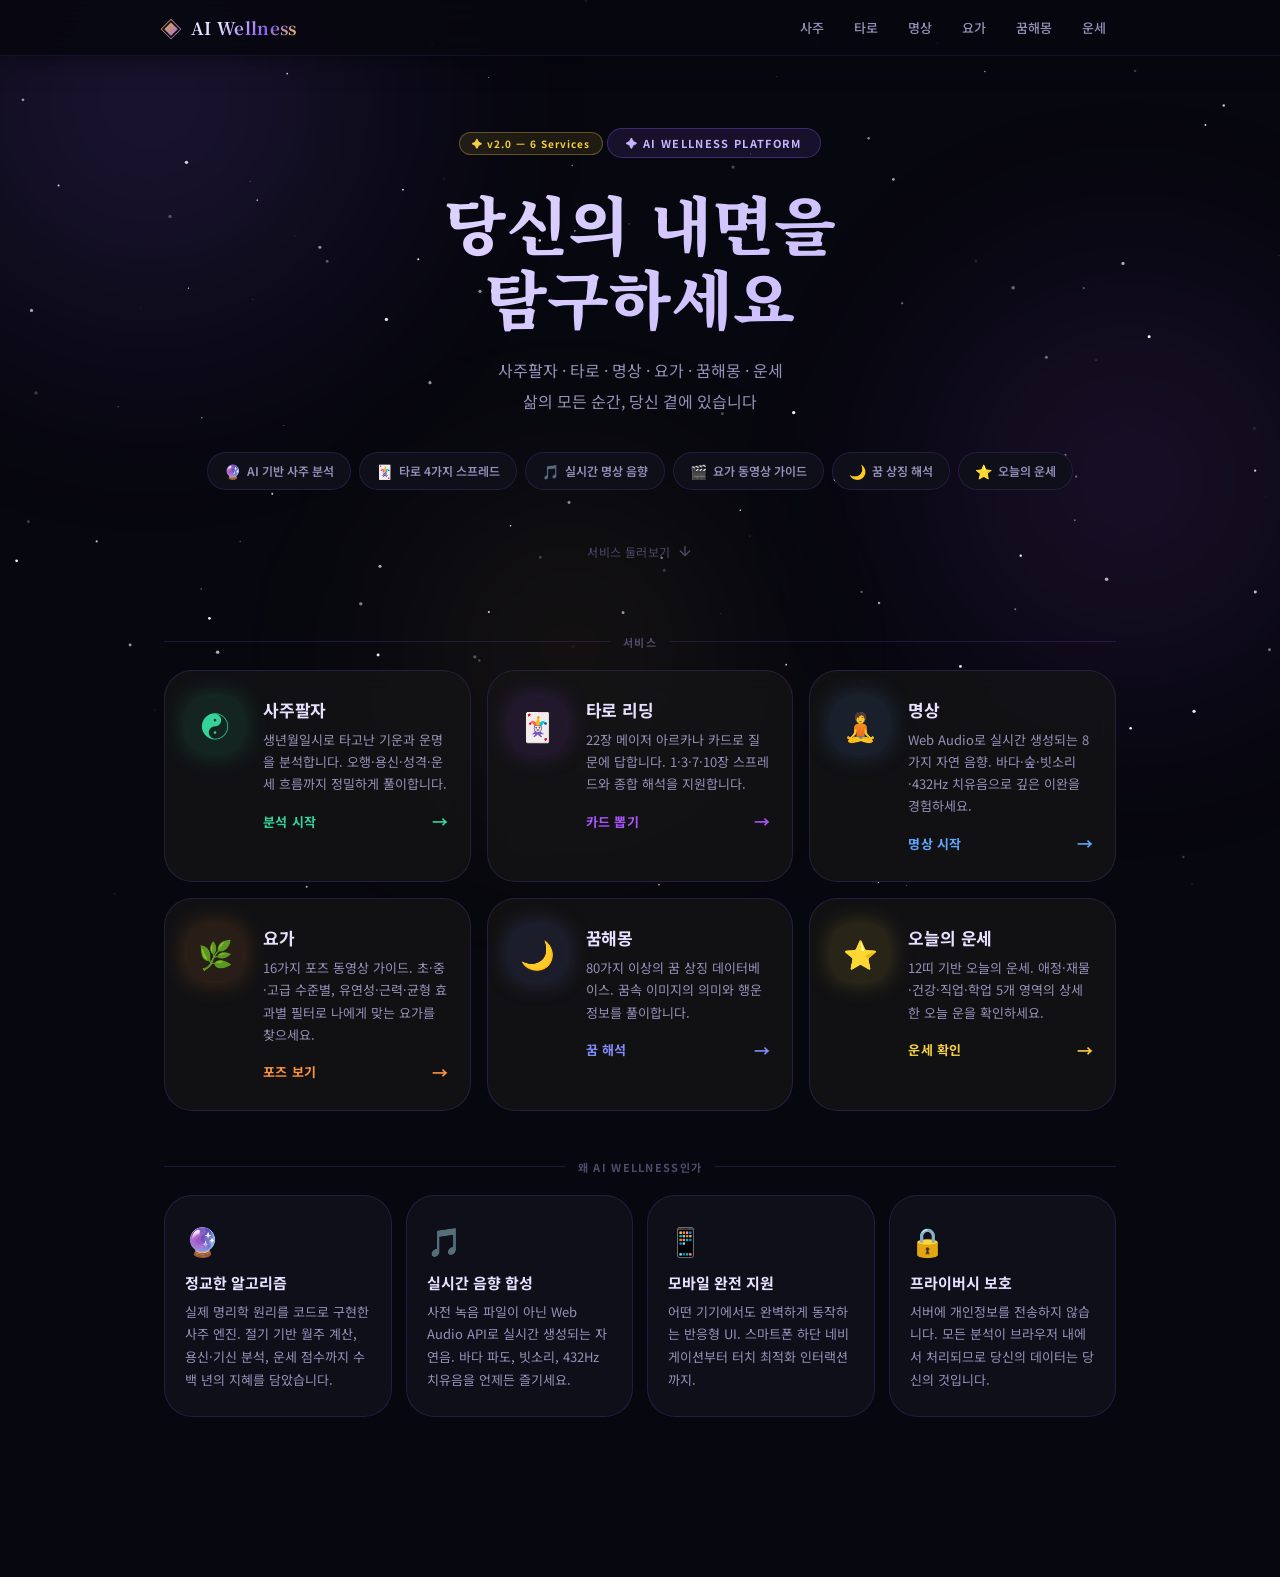
==== index.html @ 6092f47d "Add dream/fortune pages and responsive media site improvements - Add dream.html/dream.js and fortune" ====
<!DOCTYPE html>
<html lang="ko">
<head>
  <meta charset="UTF-8" />
  <meta name="viewport" content="width=device-width, initial-scale=1.0" />
  <meta name="description" content="사주팔자·타로·명상·요가·꿈해몽·운세 — 당신의 내면을 탐구하는 AI Wellness 플랫폼" />
  <meta name="theme-color" content="#07070f" />
  <title>AI Wellness — 사주·타로·명상·요가·꿈해몽·운세</title>
  <link rel="preconnect" href="https://fonts.googleapis.com" />
  <link rel="preconnect" href="https://fonts.gstatic.com" crossorigin />
  <link href="https://fonts.googleapis.com/css2?family=Noto+Sans+KR:wght@300;400;500;600;700&family=Noto+Serif+KR:wght@700;900&display=swap" rel="stylesheet" />
  <link rel="stylesheet" href="style.css" />
</head>
<body>
  <canvas id="starsBg"></canvas>
  <div class="orb orb-1"></div>
  <div class="orb orb-2"></div>
  <div class="orb orb-3"></div>

  <header class="site-header">
    <div class="header-inner hub-header-inner">
      <div class="logo">
        <span class="logo-sym">◈</span>
        <span class="logo-text">AI Wellness</span>
      </div>
      <nav class="hub-nav">
        <a href="saju.html"       class="hn-link">사주</a>
        <a href="tarot.html"      class="hn-link">타로</a>
        <a href="meditation.html" class="hn-link">명상</a>
        <a href="yoga.html"       class="hn-link">요가</a>
        <a href="dream.html"      class="hn-link">꿈해몽</a>
        <a href="fortune.html"    class="hn-link">운세</a>
      </nav>
    </div>
  </header>

  <main class="hub-main">

    <!-- Hero -->
    <section class="hub-hero">
      <div class="hub-version">✦ v2.0 — 6 Services</div>
      <div class="hub-badge">✦ AI Wellness Platform</div>
      <h1 class="hub-title">당신의 내면을<br/>탐구하세요</h1>
      <p class="hub-sub">사주팔자 · 타로 · 명상 · 요가 · 꿈해몽 · 운세<br/>삶의 모든 순간, 당신 곁에 있습니다</p>

      <!-- Feature chips -->
      <div class="hub-features-row">
        <span class="hub-feat-chip"><span class="chip-icon">🔮</span> AI 기반 사주 분석</span>
        <span class="hub-feat-chip"><span class="chip-icon">🃏</span> 타로 4가지 스프레드</span>
        <span class="hub-feat-chip"><span class="chip-icon">🎵</span> 실시간 명상 음향</span>
        <span class="hub-feat-chip"><span class="chip-icon">🎬</span> 요가 동영상 가이드</span>
        <span class="hub-feat-chip"><span class="chip-icon">🌙</span> 꿈 상징 해석</span>
        <span class="hub-feat-chip"><span class="chip-icon">⭐</span> 오늘의 운세</span>
      </div>

      <div class="hub-scroll-hint">
        <span>서비스 둘러보기</span>
        <svg width="16" height="16" viewBox="0 0 24 24" fill="none" stroke="currentColor" stroke-width="2" stroke-linecap="round"><path d="M12 5v14M5 12l7 7 7-7"/></svg>
      </div>
    </section>

    <!-- Section label -->
    <div class="hub-section-label">서비스</div>

    <!-- Services Grid -->
    <div class="services-grid">

      <a href="saju.html" class="svc-card" style="--svc-c:#34d399;--svc-glow:rgba(52,211,153,0.2)">
        <div class="svc-shimmer"></div>
        <div class="svc-icon-wrap" style="background:rgba(52,211,153,0.1);color:#34d399;box-shadow:0 0 24px rgba(52,211,153,0.25)">☯</div>
        <div class="svc-body">
          <h2 class="svc-name">사주팔자</h2>
          <p class="svc-desc">생년월일시로 타고난 기운과 운명을 분석합니다. 오행·용신·성격·운세 흐름까지 정밀하게 풀이합니다.</p>
          <div class="svc-cta-row">
            <span class="svc-cta" style="color:#34d399">분석 시작</span>
            <span class="svc-arrow" style="color:#34d399">→</span>
          </div>
        </div>
      </a>

      <a href="tarot.html" class="svc-card" style="--svc-c:#a855f7;--svc-glow:rgba(168,85,247,0.2)">
        <div class="svc-shimmer"></div>
        <div class="svc-icon-wrap" style="background:rgba(168,85,247,0.1);color:#a855f7;box-shadow:0 0 24px rgba(168,85,247,0.25)">🃏</div>
        <div class="svc-body">
          <h2 class="svc-name">타로 리딩</h2>
          <p class="svc-desc">22장 메이저 아르카나 카드로 질문에 답합니다. 1·3·7·10장 스프레드와 종합 해석을 지원합니다.</p>
          <div class="svc-cta-row">
            <span class="svc-cta" style="color:#a855f7">카드 뽑기</span>
            <span class="svc-arrow" style="color:#a855f7">→</span>
          </div>
        </div>
      </a>

      <a href="meditation.html" class="svc-card" style="--svc-c:#60a5fa;--svc-glow:rgba(96,165,250,0.2)">
        <div class="svc-shimmer"></div>
        <div class="svc-icon-wrap" style="background:rgba(96,165,250,0.1);color:#60a5fa;box-shadow:0 0 24px rgba(96,165,250,0.25)">🧘</div>
        <div class="svc-body">
          <h2 class="svc-name">명상</h2>
          <p class="svc-desc">Web Audio로 실시간 생성되는 8가지 자연 음향. 바다·숲·빗소리·432Hz 치유음으로 깊은 이완을 경험하세요.</p>
          <div class="svc-cta-row">
            <span class="svc-cta" style="color:#60a5fa">명상 시작</span>
            <span class="svc-arrow" style="color:#60a5fa">→</span>
          </div>
        </div>
      </a>

      <a href="yoga.html" class="svc-card" style="--svc-c:#fb923c;--svc-glow:rgba(251,146,60,0.2)">
        <div class="svc-shimmer"></div>
        <div class="svc-icon-wrap" style="background:rgba(251,146,60,0.1);color:#fb923c;box-shadow:0 0 24px rgba(251,146,60,0.25)">🌿</div>
        <div class="svc-body">
          <h2 class="svc-name">요가</h2>
          <p class="svc-desc">16가지 포즈 동영상 가이드. 초·중·고급 수준별, 유연성·근력·균형 효과별 필터로 나에게 맞는 요가를 찾으세요.</p>
          <div class="svc-cta-row">
            <span class="svc-cta" style="color:#fb923c">포즈 보기</span>
            <span class="svc-arrow" style="color:#fb923c">→</span>
          </div>
        </div>
      </a>

      <a href="dream.html" class="svc-card" style="--svc-c:#818cf8;--svc-glow:rgba(129,140,248,0.2)">
        <div class="svc-shimmer"></div>
        <div class="svc-icon-wrap" style="background:rgba(129,140,248,0.1);color:#818cf8;box-shadow:0 0 24px rgba(129,140,248,0.25)">🌙</div>
        <div class="svc-body">
          <h2 class="svc-name">꿈해몽</h2>
          <p class="svc-desc">80가지 이상의 꿈 상징 데이터베이스. 꿈속 이미지의 의미와 행운 정보를 풀이합니다.</p>
          <div class="svc-cta-row">
            <span class="svc-cta" style="color:#818cf8">꿈 해석</span>
            <span class="svc-arrow" style="color:#818cf8">→</span>
          </div>
        </div>
      </a>

      <a href="fortune.html" class="svc-card" style="--svc-c:#f4d03f;--svc-glow:rgba(244,208,63,0.2)">
        <div class="svc-shimmer"></div>
        <div class="svc-icon-wrap" style="background:rgba(244,208,63,0.1);color:#f4d03f;box-shadow:0 0 24px rgba(244,208,63,0.25)">⭐</div>
        <div class="svc-body">
          <h2 class="svc-name">오늘의 운세</h2>
          <p class="svc-desc">12띠 기반 오늘의 운세. 애정·재물·건강·직업·학업 5개 영역의 상세한 오늘 운을 확인하세요.</p>
          <div class="svc-cta-row">
            <span class="svc-cta" style="color:#f4d03f">운세 확인</span>
            <span class="svc-arrow" style="color:#f4d03f">→</span>
          </div>
        </div>
      </a>

    </div>

    <!-- Why section -->
    <div class="hub-section-label">왜 AI Wellness인가</div>
    <div class="hub-why-grid">
      <div class="hub-why-card">
        <div class="hub-why-icon">🔮</div>
        <div class="hub-why-title">정교한 알고리즘</div>
        <p class="hub-why-desc">실제 명리학 원리를 코드로 구현한 사주 엔진. 절기 기반 월주 계산, 용신·기신 분석, 운세 점수까지 수백 년의 지혜를 담았습니다.</p>
      </div>
      <div class="hub-why-card">
        <div class="hub-why-icon">🎵</div>
        <div class="hub-why-title">실시간 음향 합성</div>
        <p class="hub-why-desc">사전 녹음 파일이 아닌 Web Audio API로 실시간 생성되는 자연음. 바다 파도, 빗소리, 432Hz 치유음을 언제든 즐기세요.</p>
      </div>
      <div class="hub-why-card">
        <div class="hub-why-icon">📱</div>
        <div class="hub-why-title">모바일 완전 지원</div>
        <p class="hub-why-desc">어떤 기기에서도 완벽하게 동작하는 반응형 UI. 스마트폰 하단 네비게이션부터 터치 최적화 인터랙션까지.</p>
      </div>
      <div class="hub-why-card">
        <div class="hub-why-icon">🔒</div>
        <div class="hub-why-title">프라이버시 보호</div>
        <p class="hub-why-desc">서버에 개인정보를 전송하지 않습니다. 모든 분석이 브라우저 내에서 처리되므로 당신의 데이터는 당신의 것입니다.</p>
      </div>
    </div>

  </main>

  <!-- Bottom Navigation (mobile) -->
  <nav class="bottom-nav">
    <a href="index.html" class="bn-item active"><span class="bn-icon">◈</span><span class="bn-label">홈</span></a>
    <a href="saju.html" class="bn-item"><span class="bn-icon">☯</span><span class="bn-label">사주</span></a>
    <a href="tarot.html" class="bn-item"><span class="bn-icon">🃏</span><span class="bn-label">타로</span></a>
    <a href="meditation.html" class="bn-item"><span class="bn-icon">🧘</span><span class="bn-label">명상</span></a>
    <a href="yoga.html" class="bn-item"><span class="bn-icon">🌿</span><span class="bn-label">요가</span></a>
    <a href="dream.html" class="bn-item"><span class="bn-icon">🌙</span><span class="bn-label">꿈해몽</span></a>
    <a href="fortune.html" class="bn-item"><span class="bn-icon">⭐</span><span class="bn-label">운세</span></a>
  </nav>

  <script src="stars.js"></script>
</body>
</html>
---- style.css ----
/* ======================================================
   AI Wellness — Dark Mystical UI  v2.0
   ====================================================== */

/* ── Variables ── */
:root {
  --bg:        #07070f;
  --bg-card:   #0f0f1a;
  --bg-card2:  #161625;
  --bg-hover:  #1e1e30;
  --border:    rgba(139,92,246,0.18);
  --border-hi: rgba(139,92,246,0.35);
  --txt:       #e8e0ff;
  --txt-muted: #9590b8;
  --txt-dim:   #4e4a6a;
  --accent:    #8b5cf6;
  --accent-dim:rgba(139,92,246,0.15);
  --gold:      #f4d03f;
  --gold-dim:  rgba(244,208,63,0.15);
  /* five element colors — vivid for dark bg */
  --wood:  #34d399;
  --fire:  #f87171;
  --earth: #fbbf24;
  --metal: #94a3b8;
  --water: #60a5fa;
  /* pillar glow */
  --wood-glow:  rgba(52,211,153,0.2);
  --fire-glow:  rgba(248,113,113,0.2);
  --earth-glow: rgba(251,191,36,0.2);
  --metal-glow: rgba(148,163,184,0.2);
  --water-glow: rgba(96,165,250,0.2);

  --r-sm:  8px;
  --r-md:  14px;
  --r-lg:  20px;
  --r-xl:  28px;
  --hdr:   56px;
  --bnav:  64px; /* bottom nav height */
  --font:  'Noto Sans KR', -apple-system, 'Helvetica Neue', sans-serif;
  --serif: 'Noto Serif KR', 'Batang', 'UnBatang', serif;
  --ease:  cubic-bezier(0.4,0,0.2,1);
  --t:     0.22s;
}

/* ── Reset ── */
*, *::before, *::after { box-sizing:border-box; margin:0; padding:0; }
html { scroll-behavior:smooth; }
body {
  font-family: var(--font);
  background: var(--bg);
  color: var(--txt);
  min-height: 100vh;
  overflow-x: hidden;
  -webkit-font-smoothing: antialiased;
}
a { color:inherit; text-decoration:none; }
button { cursor:pointer; font-family:var(--font); border:none; background:none; }
select { font-family:var(--font); }
ul { list-style:none; }

/* ── Stars Canvas ── */
#starsBg {
  position: fixed;
  inset: 0;
  z-index: 0;
  pointer-events: none;
}

/* ── Header ── */
.site-header {
  position: fixed;
  top:0; left:0; right:0;
  z-index: 100;
  height: var(--hdr);
  background: rgba(7,7,15,0.88);
  backdrop-filter: blur(24px);
  -webkit-backdrop-filter: blur(24px);
  border-bottom: 1px solid rgba(139,92,246,0.12);
  box-shadow: 0 1px 30px rgba(0,0,0,0.5);
}
.header-inner {
  max-width: 680px;
  margin: 0 auto;
  padding: 0 20px;
  height: 100%;
  display: flex;
  align-items: center;
}
.logo {
  display: flex;
  align-items: center;
  gap: 9px;
}
.logo-sym {
  font-size: 22px;
  background: linear-gradient(135deg, var(--earth), var(--accent));
  -webkit-background-clip: text;
  -webkit-text-fill-color: transparent;
  background-clip: text;
}
.logo-text {
  font-family: var(--serif);
  font-size: 17px;
  font-weight: 700;
  letter-spacing: 0.02em;
  background: linear-gradient(135deg, #e8e0ff 30%, var(--accent) 70%, var(--gold) 100%);
  -webkit-background-clip: text;
  -webkit-text-fill-color: transparent;
  background-clip: text;
}

/* ── Container ── */
.cw {
  max-width: 680px;
  margin: 0 auto;
  padding: 0 20px 60px;
}

/* ════════════════════════════
   FORM SECTION
════════════════════════════ */
#formSection {
  position: relative;
  z-index: 1;
  min-height: 100vh;
  display: flex;
  align-items: flex-start;
  justify-content: center;
  padding: calc(var(--hdr) + 48px) 20px 60px;
}
.form-wrap {
  width: 100%;
  max-width: 480px;
}
.form-eyebrow {
  font-size: 12px;
  font-weight: 600;
  color: var(--accent);
  letter-spacing: 0.1em;
  text-transform: uppercase;
  margin-bottom: 12px;
  text-align: center;
}
.form-title {
  font-size: clamp(20px, 5vw, 26px);
  font-weight: 700;
  text-align: center;
  margin-bottom: 28px;
  letter-spacing: -0.01em;
  color: var(--txt);
}
.form-card {
  background: var(--bg-card);
  border: 1px solid var(--border);
  border-radius: var(--r-xl);
  padding: 28px 24px;
  display: flex;
  flex-direction: column;
  gap: 20px;
}

/* Field */
.field-group {
  display: flex;
  flex-direction: column;
  gap: 10px;
}
.field-row {
  display: grid;
  grid-template-columns: 1fr auto;
  gap: 14px;
  align-items: start;
}
.fg-gender { min-width: 130px; }
.field-label {
  font-size: 12px;
  font-weight: 600;
  color: var(--txt-muted);
  letter-spacing: 0.06em;
  text-transform: uppercase;
  display: flex;
  align-items: center;
  gap: 5px;
}

/* Text Input */
.text-inp {
  width: 100%;
  background: var(--bg-card2);
  border: 1px solid var(--border-hi);
  border-radius: var(--r-md);
  padding: 12px 14px;
  color: var(--txt);
  font-size: 15px;
  font-family: var(--font);
  outline: none;
  transition: border-color var(--t) var(--ease), box-shadow var(--t) var(--ease);
}
.text-inp::placeholder { color: var(--txt-dim); }
.text-inp:focus {
  border-color: var(--accent);
  box-shadow: 0 0 0 3px rgba(139,92,246,0.15);
}

/* Toggle Buttons */
.toggle-wrap {
  display: flex;
  background: var(--bg-card2);
  border-radius: var(--r-md);
  padding: 3px;
  gap: 2px;
  border: 1px solid var(--border);
}
.tog-btn {
  flex: 1;
  padding: 9px 14px;
  border-radius: calc(var(--r-md) - 3px);
  font-size: 13px;
  font-weight: 500;
  color: var(--txt-muted);
  transition: all var(--t) var(--ease);
}
.tog-btn.active {
  background: var(--accent);
  color: #ffffff;
  font-weight: 700;
}

/* Custom Select */
.sel-row { display: grid; gap: 10px; }
.sel-row.three-col { grid-template-columns: 1fr 1fr 1fr; }
.sel-row.two-col   { grid-template-columns: 1fr 1fr; }
.sel-box { position: relative; }
.sel-box::after {
  content: '▾';
  position: absolute;
  right: 12px; top: 50%;
  transform: translateY(-50%);
  font-size: 11px;
  color: var(--txt-muted);
  pointer-events: none;
}
.sel-full { width: 100%; }
.csel {
  width: 100%;
  background: var(--bg-card2);
  border: 1px solid var(--border-hi);
  border-radius: var(--r-md);
  padding: 12px 32px 12px 14px;
  color: var(--txt);
  font-size: 14px;
  appearance: none;
  -webkit-appearance: none;
  cursor: pointer;
  outline: none;
  transition: border-color var(--t) var(--ease);
}
.csel:focus { border-color: var(--accent); }
.csel option { background: var(--bg-card2); color: var(--txt); }

/* Sub Notes */
.sub-note {
  font-size: 12px;
  color: var(--txt-muted);
  line-height: 1.6;
  margin-top: 4px;
}
.sub-note strong { color: var(--accent); }

/* Tip Badge */
.tip-badge {
  display: inline-flex;
  align-items: center;
  justify-content: center;
  width: 16px; height: 16px;
  border-radius: 50%;
  background: var(--bg-hover);
  border: 1px solid var(--border-hi);
  font-size: 10px;
  color: var(--txt-muted);
  cursor: pointer;
  font-weight: 700;
  transition: background var(--t);
  flex-shrink: 0;
}
.tip-badge:hover { background: var(--bg-card2); }

/* Analyze Button */
.analyze-btn {
  width: 100%;
  display: flex;
  align-items: center;
  justify-content: center;
  gap: 8px;
  padding: 16px;
  border-radius: var(--r-lg);
  background: linear-gradient(135deg, #7c3aed, #8b5cf6);
  color: #ffffff;
  font-size: 15px;
  font-weight: 700;
  font-family: var(--font);
  transition: transform var(--t) var(--ease), box-shadow var(--t) var(--ease), opacity var(--t);
  box-shadow: 0 4px 24px rgba(139,92,246,0.45);
  margin-top: 4px;
}
.analyze-btn:hover {
  transform: translateY(-2px);
  box-shadow: 0 8px 32px rgba(139,92,246,0.6);
}
.analyze-btn:active { transform: translateY(0); }
.analyze-btn:disabled { opacity: 0.55; cursor: not-allowed; transform: none; }

/* Tooltip */
.tooltip {
  position: fixed;
  z-index: 999;
  background: #1a1a2e;
  color: #e8e0ff;
  border: 1px solid rgba(139,92,246,0.3);
  border-radius: var(--r-sm);
  padding: 8px 12px;
  font-size: 12px;
  line-height: 1.6;
  max-width: 220px;
  pointer-events: none;
  opacity: 0;
  transition: opacity 0.15s;
}
.tooltip.show { opacity: 1; }

/* ════════════════════════════
   RESULT SECTION
════════════════════════════ */
#resultSection {
  position: relative;
  z-index: 1;
  padding-top: var(--hdr);
  animation: fadeUp 0.45s var(--ease) both;
}
@keyframes fadeUp {
  from { opacity:0; transform:translateY(20px); }
  to   { opacity:1; transform:translateY(0); }
}

/* Result Header */
.res-header {
  position: sticky;
  top: var(--hdr);
  z-index: 90;
  background: rgba(240,244,255,0.95);
  backdrop-filter: blur(16px);
  -webkit-backdrop-filter: blur(16px);
  border-bottom: 1px solid var(--border);
  display: flex;
  align-items: center;
  justify-content: space-between;
  padding: 12px 20px;
}
.back-btn {
  width: 40px; height: 40px;
  display: flex; align-items:center; justify-content:center;
  border-radius: 50%;
  background: var(--bg-card2);
  border: 1px solid var(--border-hi);
  color: var(--txt);
  transition: background var(--t);
}
.back-btn:hover { background: var(--bg-hover); }
.res-user {
  font-size: 14px;
  font-weight: 500;
  color: var(--txt-muted);
  text-align: center;
}
.res-user strong { color: var(--txt); }

/* Saju ToC */
.saju-toc {
  position: sticky;
  top: var(--hdr);
  z-index: 85;
  background: rgba(240,244,255,0.97);
  backdrop-filter: blur(16px);
  border-bottom: 1px solid var(--border);
  display: flex;
  align-items: center;
  gap: 12px;
  padding: 0 16px;
  overflow-x: auto;
  -webkit-overflow-scrolling: touch;
  scrollbar-width: none;
  min-height: 44px;
}
.saju-toc::-webkit-scrollbar { display: none; }
.saju-toc-label {
  font-size: 10px;
  font-weight: 700;
  letter-spacing: 0.1em;
  color: var(--txt-dim);
  text-transform: uppercase;
  white-space: nowrap;
}
.saju-toc-links {
  display: flex;
  gap: 4px;
  align-items: center;
}
.saju-toc-item {
  padding: 6px 12px;
  border-radius: 999px;
  font-size: 12px;
  font-weight: 500;
  color: var(--txt-muted);
  white-space: nowrap;
  transition: all var(--t);
  text-decoration: none;
  border: 1px solid transparent;
}
.saju-toc-item:hover {
  color: var(--accent);
  background: var(--accent-dim);
}
.saju-toc-item.active {
  color: var(--accent);
  background: var(--accent-dim);
  border-color: rgba(79,70,229,0.2);
  font-weight: 600;
}

/* Tab Bar */
.tab-bar-wrap {
  position: sticky;
  top: calc(var(--hdr) + 44px);
  z-index: 80;
  background: rgba(240,244,255,0.95);
  backdrop-filter: blur(16px);
  border-bottom: 1px solid var(--border);
  padding: 0 20px;
}
.tab-bar {
  max-width: 680px;
  margin: 0 auto;
  display: flex;
  gap: 0;
  overflow-x: auto;
  -webkit-overflow-scrolling: touch;
  scrollbar-width: none;
}
.tab-bar::-webkit-scrollbar { display:none; }
.tb {
  padding: 14px 16px;
  font-size: 13px;
  font-weight: 500;
  color: var(--txt-muted);
  white-space: nowrap;
  border-bottom: 2px solid transparent;
  transition: all var(--t) var(--ease);
}
.tb.active {
  color: var(--accent);
  border-bottom-color: var(--accent);
}

/* Tab Panes */
.tab-pane {
  display: none;
  animation: fadeUp 0.3s var(--ease) both;
}
.tab-pane.active { display: block; }

/* Section Head */
.sec-head {
  padding: 32px 0 20px;
}
.sec-title {
  font-size: 18px;
  font-weight: 700;
  margin-bottom: 6px;
  color: var(--txt);
}
.sec-desc {
  font-size: 13px;
  color: var(--txt-muted);
  line-height: 1.7;
}
.sub-section-title {
  font-size: 15px;
  font-weight: 700;
  margin-bottom: 14px;
  color: var(--txt);
}

/* ──────────────────────────
   PILLAR CARDS
────────────────────────── */
.pillars-scroller {
  overflow-x: auto;
  -webkit-overflow-scrolling: touch;
  scrollbar-width: none;
  margin: 0 -20px;
  padding: 0 20px;
}
.pillars-scroller::-webkit-scrollbar { display:none; }
.pillars-track {
  display: flex;
  gap: 12px;
  padding-bottom: 4px;
}

.pillar-card {
  flex: 0 0 calc(25% - 9px);
  min-width: 100px;
  background: var(--bg-card);
  border: 1px solid var(--border);
  border-radius: var(--r-lg);
  overflow: hidden;
  display: flex;
  flex-direction: column;
  align-items: center;
  text-align: center;
  position: relative;
  transition: transform var(--t) var(--ease), box-shadow var(--t);
}
.pillar-card:hover {
  transform: translateY(-3px);
}
.pillar-label {
  width: 100%;
  padding: 8px 6px;
  font-size: 11px;
  font-weight: 600;
  color: var(--txt-muted);
  letter-spacing: 0.05em;
  text-transform: uppercase;
  border-bottom: 1px solid var(--border);
  background: rgba(255,255,255,0.02);
}
.pillar-chars {
  padding: 16px 8px 12px;
  display: flex;
  flex-direction: column;
  align-items: center;
  gap: 6px;
  flex: 1;
}
.pillar-stem {
  font-family: var(--serif);
  font-size: clamp(36px, 8vw, 52px);
  font-weight: 900;
  line-height: 1;
}
.pillar-branch {
  font-family: var(--serif);
  font-size: clamp(28px, 6vw, 40px);
  font-weight: 700;
  line-height: 1;
}
.pillar-kor {
  width: 100%;
  padding: 8px 6px;
  border-top: 1px solid var(--border);
  background: rgba(255,255,255,0.02);
  font-size: 12px;
  font-weight: 600;
  color: var(--txt-muted);
  letter-spacing: 0.08em;
}
/* glow top stripe per element */
.pillar-card[data-elem="0"] { box-shadow: 0 0 0 1px rgba(74,222,128,0.18), 0 -2px 0 0 var(--wood) inset; }
.pillar-card[data-elem="1"] { box-shadow: 0 0 0 1px rgba(239,68,68,0.18),  0 -2px 0 0 var(--fire) inset; }
.pillar-card[data-elem="2"] { box-shadow: 0 0 0 1px rgba(234,179,8,0.18),  0 -2px 0 0 var(--earth) inset; }
.pillar-card[data-elem="3"] { box-shadow: 0 0 0 1px rgba(156,163,175,0.18),0 -2px 0 0 var(--metal) inset; }
.pillar-card[data-elem="4"] { box-shadow: 0 0 0 1px rgba(107,114,128,0.18),0 -2px 0 0 var(--water) inset; }

/* Strength Row */
.strength-row {
  display: flex;
  gap: 10px;
  margin: 16px 0;
  flex-wrap: wrap;
}
.strength-badge {
  display: inline-flex;
  align-items: center;
  gap: 6px;
  padding: 7px 14px;
  border-radius: 999px;
  border: 1px solid;
  font-size: 13px;
  font-weight: 600;
}

/* Overview Card */
.ov-card {
  background: var(--bg-card);
  border: 1px solid var(--border);
  border-radius: var(--r-lg);
  padding: 22px 20px;
  margin-bottom: 16px;
}
.ov-headline {
  font-size: 16px;
  font-weight: 700;
  margin-bottom: 14px;
  color: var(--txt);
  line-height: 1.5;
}
.ov-bullets {
  display: flex;
  flex-direction: column;
  gap: 10px;
}
.ov-bullets li {
  font-size: 14px;
  color: var(--txt-muted);
  line-height: 1.7;
  padding-left: 16px;
  position: relative;
}
.ov-bullets li::before {
  content: '•';
  position: absolute;
  left: 0;
  color: var(--accent);
  font-weight: 700;
}

/* Yongsin/Gishin Row */
.yong-row {
  display: grid;
  grid-template-columns: 1fr 1fr;
  gap: 12px;
  margin-bottom: 24px;
}
.yong-card {
  background: var(--bg-card);
  border: 1px solid var(--border);
  border-radius: var(--r-lg);
  padding: 18px 16px;
  display: flex;
  flex-direction: column;
  gap: 8px;
}
.yong-label {
  font-size: 11px;
  font-weight: 600;
  letter-spacing: 0.08em;
  text-transform: uppercase;
  color: var(--txt-muted);
}
.yong-elem {
  font-family: var(--serif);
  font-size: 32px;
  font-weight: 900;
  line-height: 1;
}
.yong-name {
  font-size: 13px;
  font-weight: 600;
}
.yong-desc {
  font-size: 12px;
  color: var(--txt-muted);
  line-height: 1.6;
}

/* Sipsung Grid */
.sipsung-wrap {
  margin-top: 8px;
}
.sipsung-grid {
  display: grid;
  grid-template-columns: repeat(auto-fill, minmax(140px, 1fr));
  gap: 10px;
}
.sipsung-card {
  background: var(--bg-card);
  border: 1px solid var(--border);
  border-radius: var(--r-md);
  padding: 14px 12px;
  text-align: center;
}
.ss-name {
  font-size: 12px;
  color: var(--txt-muted);
  margin-bottom: 6px;
  font-weight: 500;
}
.ss-char {
  font-family: var(--serif);
  font-size: 24px;
  font-weight: 700;
  margin-bottom: 4px;
}
.ss-meaning {
  font-size: 11px;
  color: var(--txt-muted);
}

/* ──────────────────────────
   OHAENG (오행 분포)
────────────────────────── */
.ohaeng-viz-row {
  display: flex;
  gap: 24px;
  align-items: center;
  margin-bottom: 24px;
  flex-wrap: wrap;
}
.radar-container {
  flex: 0 0 260px;
  max-width: 100%;
}
#radarSvg {
  width: 100%;
  height: auto;
}
.ohaeng-bar-col {
  flex: 1;
  min-width: 160px;
  display: flex;
  flex-direction: column;
  gap: 10px;
}
.oh-bar-row {
  display: flex;
  align-items: center;
  gap: 10px;
}
.oh-bar-label {
  font-family: var(--serif);
  font-size: 18px;
  font-weight: 700;
  width: 24px;
  text-align: center;
  flex-shrink: 0;
}
.oh-bar-track {
  flex: 1;
  height: 8px;
  background: var(--bg-card2);
  border-radius: 4px;
  overflow: hidden;
}
.oh-bar-fill {
  height: 100%;
  border-radius: 4px;
  transition: width 1s var(--ease);
}
.oh-bar-count {
  font-size: 13px;
  font-weight: 700;
  width: 20px;
  text-align: right;
}

.ohaeng-desc-grid {
  display: grid;
  grid-template-columns: repeat(auto-fill, minmax(120px, 1fr));
  gap: 10px;
}
.oh-desc-card {
  background: var(--bg-card);
  border: 1px solid var(--border);
  border-radius: var(--r-md);
  padding: 14px 12px;
  text-align: center;
}
.oh-desc-sym {
  font-family: var(--serif);
  font-size: 26px;
  font-weight: 900;
  margin-bottom: 6px;
}
.oh-desc-cnt {
  font-size: 22px;
  font-weight: 800;
  line-height: 1;
  margin-bottom: 4px;
}
.oh-desc-name {
  font-size: 11px;
  color: var(--txt-muted);
}

/* ──────────────────────────
   FLOW CHART
────────────────────────── */
.flow-card {
  background: var(--bg-card);
  border: 1px solid var(--border);
  border-radius: var(--r-lg);
  overflow: hidden;
  margin-bottom: 20px;
}
.flow-card-top {
  display: flex;
  align-items: center;
  justify-content: space-between;
  padding: 16px 20px 12px;
  border-bottom: 1px solid var(--border);
}
.flow-card-label {
  font-size: 14px;
  font-weight: 700;
  color: var(--txt);
}
.flow-tabs {
  display: flex;
  gap: 2px;
  background: var(--bg-card2);
  border-radius: var(--r-sm);
  padding: 3px;
}
.ft {
  padding: 6px 12px;
  border-radius: calc(var(--r-sm) - 2px);
  font-size: 12px;
  font-weight: 500;
  color: var(--txt-muted);
  transition: all var(--t) var(--ease);
}
.ft.active {
  background: var(--accent);
  color: #0a0a0a;
  font-weight: 700;
}
.flow-chart-box {
  padding: 16px 16px 8px;
  overflow: hidden;
}
#flowSvg { width: 100%; height: auto; }
.flow-legend {
  display: flex;
  gap: 12px;
  flex-wrap: wrap;
  padding: 10px 20px 16px;
  border-top: 1px solid var(--border);
}
.leg-item {
  display: flex;
  align-items: center;
  gap: 4px;
  font-size: 11px;
  color: var(--txt-muted);
}
.leg-dot {
  width: 8px; height: 8px;
  border-radius: 50%;
}
.leg-star {
  color: var(--earth);
  font-size: 12px;
}
.leg-warn {
  display: inline-flex;
  align-items: center;
  justify-content: center;
  width: 14px; height: 14px;
  border-radius: 50%;
  background: rgba(239,68,68,0.2);
  color: var(--fire);
  font-size: 10px;
  font-weight: 700;
}

/* Deep Tab Bar */
.deep-tab-bar {
  display: flex;
  gap: 8px;
  flex-wrap: wrap;
  margin-bottom: 16px;
}
.dtb {
  padding: 8px 16px;
  border-radius: var(--r-md);
  background: var(--bg-card);
  border: 1px solid var(--border);
  font-size: 12px;
  font-weight: 600;
  color: var(--txt-muted);
  transition: all var(--t) var(--ease);
}
.dtb.active {
  background: var(--accent-dim);
  border-color: var(--accent);
  color: var(--accent);
}

/* Deep Card */
.deep-card {
  background: var(--bg-card);
  border: 1px solid var(--border);
  border-radius: var(--r-lg);
  padding: 22px 20px;
  margin-bottom: 24px;
}
.deep-card h4 {
  font-size: 15px;
  font-weight: 700;
  margin-bottom: 12px;
}
.deep-card p {
  font-size: 14px;
  color: var(--txt-muted);
  line-height: 1.8;
}
.deep-pillar-row {
  display: flex;
  gap: 8px;
  margin: 14px 0;
  flex-wrap: wrap;
}
.dp-pill {
  display: inline-flex;
  align-items: center;
  gap: 4px;
  padding: 6px 12px;
  border-radius: 999px;
  border: 1px solid var(--border);
  font-size: 13px;
  font-weight: 600;
}
.dp-pill .dp-char {
  font-family: var(--serif);
  font-size: 16px;
}

/* Lucky Section */
.lucky-section { margin-top: 8px; }
.lucky-title {
  font-size: 15px;
  font-weight: 700;
  margin-bottom: 14px;
}
.lucky-grid {
  display: grid;
  grid-template-columns: repeat(auto-fill, minmax(130px, 1fr));
  gap: 10px;
}
.lucky-item {
  background: var(--bg-card);
  border: 1px solid var(--border);
  border-radius: var(--r-md);
  padding: 16px 12px;
  text-align: center;
  transition: transform var(--t);
}
.lucky-item:hover { transform: translateY(-2px); }
.lucky-icon { font-size: 26px; margin-bottom: 8px; }
.lucky-label { font-size: 11px; color: var(--txt-muted); margin-bottom: 4px; }
.lucky-val {
  font-size: 15px;
  font-weight: 700;
  color: var(--earth);
}

/* ──────────────────────────
   PERSONALITY TAB
────────────────────────── */
.pers-hero {
  background: var(--bg-card);
  border: 1px solid var(--border);
  border-radius: var(--r-xl);
  padding: 28px 24px;
  display: flex;
  align-items: center;
  gap: 20px;
  margin-bottom: 16px;
}
.pers-char-big {
  font-family: var(--serif);
  font-size: 64px;
  font-weight: 900;
  line-height: 1;
  flex-shrink: 0;
}
.pers-info { flex: 1; }
.pers-title {
  font-size: 20px;
  font-weight: 700;
  margin-bottom: 6px;
}
.pers-sub {
  font-size: 13px;
  color: var(--txt-muted);
  line-height: 1.7;
}
.pers-grid {
  display: grid;
  grid-template-columns: 1fr 1fr;
  gap: 12px;
  margin-bottom: 16px;
}
.pers-block {
  background: var(--bg-card);
  border: 1px solid var(--border);
  border-radius: var(--r-lg);
  padding: 18px 16px;
}
.pers-block-title {
  font-size: 12px;
  font-weight: 600;
  color: var(--txt-muted);
  letter-spacing: 0.06em;
  text-transform: uppercase;
  margin-bottom: 10px;
}
.pers-block ul {
  display: flex;
  flex-direction: column;
  gap: 6px;
}
.pers-block li {
  font-size: 13px;
  color: var(--txt-muted);
  line-height: 1.5;
  padding-left: 14px;
  position: relative;
}
.pers-block li::before {
  content: '◆';
  position: absolute; left: 0;
  font-size: 8px;
  color: var(--accent);
  top: 4px;
}
.pers-career {
  background: var(--bg-card);
  border: 1px solid var(--border);
  border-radius: var(--r-lg);
  padding: 18px 16px;
  margin-bottom: 12px;
}
.pers-career-tags {
  display: flex;
  flex-wrap: wrap;
  gap: 8px;
  margin-top: 10px;
}
.career-tag {
  padding: 6px 12px;
  border-radius: 999px;
  background: var(--bg-card2);
  border: 1px solid var(--border-hi);
  font-size: 12px;
  font-weight: 500;
  color: var(--txt-muted);
}
.pers-compat {
  background: var(--bg-card);
  border: 1px solid var(--border);
  border-radius: var(--r-lg);
  padding: 18px 16px;
}
.compat-chars {
  display: flex;
  gap: 10px;
  flex-wrap: wrap;
  margin-top: 10px;
}
.compat-pill {
  display: flex;
  align-items: center;
  gap: 6px;
  padding: 7px 14px;
  border-radius: 999px;
  border: 1px solid var(--border);
  background: var(--bg-card2);
}
.compat-ch {
  font-family: var(--serif);
  font-size: 16px;
  font-weight: 700;
}
.compat-nm {
  font-size: 11px;
  color: var(--txt-muted);
}

/* ── Detail Sections ── */
.detail-jump-nav {
  display: flex;
  gap: 8px;
  flex-wrap: wrap;
  margin-bottom: 24px;
  padding: 16px;
  background: var(--bg-card);
  border: 1px solid var(--border);
  border-radius: var(--r-lg);
}
.detail-jump-item {
  padding: 8px 16px;
  border-radius: 999px;
  background: var(--bg-card2);
  border: 1px solid var(--border);
  color: var(--txt-muted);
  font-size: 13px;
  font-weight: 500;
  text-decoration: none;
  transition: all var(--t);
}
.detail-jump-item:hover {
  color: var(--accent);
  border-color: var(--accent);
  background: var(--accent-dim);
}
.detail-section {
  background: var(--bg-card);
  border: 1px solid var(--border);
  border-radius: var(--r-lg);
  overflow: hidden;
  margin-bottom: 16px;
  animation: fadeUp 0.4s var(--ease) both;
}
.detail-sec-head {
  display: flex;
  align-items: center;
  gap: 12px;
  padding: 16px 20px;
  background: linear-gradient(135deg, var(--bg-card2) 0%, var(--bg-card) 100%);
  border-bottom: 1px solid var(--border);
}
.detail-sec-icon { font-size: 22px; }
.detail-sec-title {
  font-family: var(--serif);
  font-size: 17px;
  font-weight: 700;
  color: var(--txt);
}
.detail-sec-body {
  padding: 20px;
}
.detail-sec-body p {
  font-size: 14px;
  line-height: 1.9;
  color: var(--txt-muted);
  margin-bottom: 14px;
}
.detail-sec-body p:last-child { margin-bottom: 0; }
.detail-ilgan-badge {
  display: inline-flex;
  align-items: center;
  padding: 4px 12px;
  border-radius: 999px;
  border: 1px solid;
  font-size: 12px;
  font-weight: 700;
  margin-bottom: 14px;
}
.detail-sub-head {
  font-weight: 700;
  color: var(--txt) !important;
  margin-top: 16px !important;
  font-size: 13px !important;
}

/* ── Toast ── */
.toast {
  position: fixed;
  bottom: 28px;
  left: 50%;
  transform: translateX(-50%) translateY(60px);
  background: #1e293b;
  border: 1px solid rgba(255,255,255,0.1);
  color: #f8fafc;
  padding: 12px 22px;
  border-radius: 999px;
  font-size: 14px;
  font-weight: 500;
  z-index: 999;
  opacity: 0;
  transition: transform 0.35s var(--ease), opacity 0.35s;
  white-space: nowrap;
  pointer-events: none;
  backdrop-filter: blur(12px);
}
.toast.show {
  transform: translateX(-50%) translateY(0);
  opacity: 1;
}

/* ════════════════════════════
   AMBIENT ORBS
════════════════════════════ */
.orb {
  position: fixed;
  border-radius: 50%;
  filter: blur(80px);
  pointer-events: none;
  z-index: 0;
  animation: orbFloat 12s ease-in-out infinite;
}
.orb-1 {
  width: 700px; height: 700px;
  background: radial-gradient(circle, rgba(139,92,246,0.18) 0%, transparent 70%);
  top: -250px; left: -200px;
  animation-delay: 0s;
}
.orb-2 {
  width: 600px; height: 600px;
  background: radial-gradient(circle, rgba(168,85,247,0.14) 0%, transparent 70%);
  top: 20%; right: -150px;
  animation-delay: -4s;
}
.orb-3 {
  width: 500px; height: 500px;
  background: radial-gradient(circle, rgba(244,208,63,0.08) 0%, transparent 70%);
  bottom: 0; left: 25%;
  animation-delay: -8s;
}
@keyframes orbFloat {
  0%, 100% { transform: translateY(0) scale(1); }
  50%       { transform: translateY(-30px) scale(1.06); }
}

/* ════════════════════════════
   HUB PAGE
════════════════════════════ */
.hub-header-inner {
  max-width: 1000px;
  justify-content: space-between;
}
.hub-nav {
  display: flex;
  gap: 2px;
  overflow-x: auto;
  -webkit-overflow-scrolling: touch;
  scrollbar-width: none;
}
.hub-nav::-webkit-scrollbar { display: none; }
.hn-link {
  padding: 7px 14px;
  font-size: 13px;
  font-weight: 500;
  color: var(--txt-muted);
  border-radius: var(--r-sm);
  white-space: nowrap;
  transition: background var(--t), color var(--t);
}
.hn-link:hover { background: var(--bg-card2); color: var(--txt); }
.hn-link.active { background: var(--accent-dim); color: var(--accent); }

.hub-main {
  position: relative;
  z-index: 1;
  max-width: 1000px;
  margin: 0 auto;
  padding: calc(var(--hdr) + 72px) 24px 100px;
}

/* Hero */
.hub-hero {
  text-align: center;
  margin-bottom: 72px;
}
.hub-badge {
  display: inline-flex;
  align-items: center;
  gap: 8px;
  padding: 6px 18px;
  border-radius: 999px;
  background: rgba(139,92,246,0.12);
  border: 1px solid rgba(139,92,246,0.35);
  font-size: 11px;
  font-weight: 700;
  color: #c4b5fd;
  letter-spacing: 0.12em;
  text-transform: uppercase;
  margin-bottom: 28px;
}
.hub-title {
  font-family: var(--serif);
  font-size: clamp(38px, 9vw, 64px);
  font-weight: 900;
  line-height: 1.15;
  margin-bottom: 22px;
  background: linear-gradient(135deg, #e8e0ff 0%, #c4b5fd 30%, #8b5cf6 55%, #f4d03f 100%);
  background-size: 300% 300%;
  -webkit-background-clip: text;
  -webkit-text-fill-color: transparent;
  background-clip: text;
  animation: titleGradient 8s ease infinite;
}
@keyframes titleGradient {
  0%   { background-position: 0% 50%; }
  50%  { background-position: 100% 50%; }
  100% { background-position: 0% 50%; }
}
.hub-sub {
  font-size: 16px;
  color: var(--txt-muted);
  line-height: 1.9;
  margin-bottom: 36px;
}
.hub-scroll-hint {
  display: inline-flex;
  align-items: center;
  gap: 6px;
  font-size: 12px;
  color: var(--txt-dim);
  letter-spacing: 0.04em;
  animation: scrollBounce 2.4s ease-in-out infinite;
}
@keyframes scrollBounce {
  0%, 100% { transform: translateY(0); opacity: 0.6; }
  50%       { transform: translateY(5px); opacity: 1; }
}

/* Services Grid */
.services-grid {
  display: grid;
  grid-template-columns: repeat(auto-fill, minmax(300px, 1fr));
  gap: 16px;
}
.svc-card {
  display: flex;
  align-items: flex-start;
  gap: 20px;
  background: rgba(20, 20, 22, 0.8);
  border: 1px solid var(--border);
  border-radius: var(--r-xl);
  padding: 26px 22px;
  text-decoration: none;
  color: var(--txt);
  transition: border-color 0.3s, transform 0.3s var(--ease), box-shadow 0.3s;
  position: relative;
  overflow: hidden;
  backdrop-filter: blur(12px);
}
/* Colored top stripe */
.svc-card::before {
  content: '';
  position: absolute;
  top: 0; left: 0; right: 0;
  height: 2px;
  background: linear-gradient(90deg, transparent, var(--svc-c, #3ddc84), transparent);
  opacity: 0;
  transition: opacity 0.3s;
}
/* Shimmer overlay */
.svc-shimmer {
  position: absolute;
  inset: 0;
  border-radius: inherit;
  background: radial-gradient(ellipse at 50% 0%, var(--svc-glow, rgba(61,220,132,0.12)) 0%, transparent 60%);
  opacity: 0;
  transition: opacity 0.4s;
  pointer-events: none;
}
a.svc-card:hover {
  border-color: var(--svc-c, var(--border-hi));
  transform: translateY(-5px);
  box-shadow: 0 20px 60px rgba(0,0,0,0.4), 0 0 0 1px var(--svc-c, transparent);
}
a.svc-card:hover::before { opacity: 1; }
a.svc-card:hover .svc-shimmer { opacity: 1; }
a.svc-card:hover .svc-arrow { transform: translateX(4px); }

.svc-card.svc-soon { cursor: default; opacity: 0.45; }
.svc-soon-badge {
  position: absolute;
  top: 16px;
  right: 16px;
  font-size: 10px;
  font-weight: 700;
  padding: 3px 9px;
  border-radius: 999px;
  background: var(--bg-card2);
  border: 1px solid var(--border-hi);
  color: var(--txt-muted);
  letter-spacing: 0.05em;
}
.svc-icon-wrap {
  width: 56px;
  height: 56px;
  flex-shrink: 0;
  border-radius: 16px;
  display: flex;
  align-items: center;
  justify-content: center;
  font-size: 28px;
  transition: transform 0.3s var(--ease);
}
a.svc-card:hover .svc-icon-wrap { transform: scale(1.1) rotate(-3deg); }
.svc-body { flex: 1; min-width: 0; }
.svc-name {
  font-size: 17px;
  font-weight: 700;
  margin-bottom: 7px;
  letter-spacing: -0.01em;
}
.svc-desc {
  font-size: 13px;
  color: var(--txt-muted);
  line-height: 1.7;
  margin-bottom: 14px;
}
.svc-cta-row {
  display: flex;
  align-items: center;
  justify-content: space-between;
}
.svc-cta {
  font-size: 13px;
  font-weight: 700;
  letter-spacing: 0.02em;
}
.svc-arrow {
  font-size: 16px;
  font-weight: 700;
  transition: transform 0.25s var(--ease);
}

/* Inner page back nav */
.page-back-nav {
  display: flex;
  align-items: center;
  gap: 8px;
  font-size: 13px;
  font-weight: 600;
  color: var(--txt-muted);
  text-decoration: none;
  padding: 6px 12px;
  border-radius: var(--r-md);
  border: 1px solid var(--border);
  background: var(--bg-card);
  transition: background var(--t), color var(--t), border-color var(--t);
}
.page-back-nav:hover { background: var(--bg-card2); color: var(--txt); border-color: var(--border-hi); }
.page-back-nav svg { flex-shrink: 0; }
.page-title-badge {
  font-size: 14px;
  font-weight: 700;
  color: var(--txt);
  padding: 6px 14px;
  border-radius: var(--r-md);
  background: var(--bg-card2);
  border: 1px solid var(--border-hi);
  letter-spacing: 0.01em;
}

/* ════════════════════════════
   TAROT PAGE
════════════════════════════ */
.tarot-page { --tarot-accent: #a855f7; }
.tarot-page body { background: var(--bg); }

.tarot-intro {
  text-align: center;
  padding: calc(var(--hdr) + 48px) 20px 0;
}
.tarot-eyebrow {
  display: inline-flex;
  align-items: center;
  gap: 8px;
  padding: 5px 16px;
  border-radius: 999px;
  background: rgba(168,85,247,0.1);
  border: 1px solid rgba(168,85,247,0.25);
  font-size: 11px;
  font-weight: 700;
  color: #c084fc;
  letter-spacing: 0.1em;
  text-transform: uppercase;
  margin-bottom: 20px;
}
.tarot-title {
  font-family: var(--serif);
  font-size: clamp(26px, 6vw, 36px);
  font-weight: 900;
  margin-bottom: 8px;
  background: linear-gradient(135deg, #7c3aed 20%, #c084fc 80%);
  -webkit-background-clip: text;
  -webkit-text-fill-color: transparent;
  background-clip: text;
}

/* Spread selector */
.spread-selector {
  display: flex;
  gap: 8px;
  justify-content: center;
  flex-wrap: wrap;
  margin: 24px 0;
}
.spread-btn {
  padding: 10px 18px;
  border-radius: var(--r-md);
  background: var(--bg-card);
  border: 1px solid var(--border);
  font-size: 13px;
  font-weight: 600;
  color: var(--txt-muted);
  transition: all var(--t);
}
.spread-btn.active {
  background: rgba(168,85,247,0.15);
  border-color: #a855f7;
  color: #c084fc;
}

/* Question area */
.tarot-question-wrap {
  max-width: 480px;
  margin: 0 auto 28px;
  padding: 0 20px;
}
.tarot-question-input {
  width: 100%;
  background: var(--bg-card);
  border: 1px solid var(--border-hi);
  border-radius: var(--r-md);
  padding: 13px 16px;
  color: var(--txt);
  font-size: 14px;
  font-family: var(--font);
  outline: none;
  text-align: center;
  transition: border-color var(--t), box-shadow var(--t);
}
.tarot-question-input::placeholder { color: var(--txt-dim); }
.tarot-question-input:focus {
  border-color: #a855f7;
  box-shadow: 0 0 0 3px rgba(168,85,247,0.12);
}
.tarot-draw-btn {
  width: 100%;
  padding: 15px;
  border-radius: var(--r-lg);
  background: #a855f7;
  color: #fff;
  font-size: 15px;
  font-weight: 700;
  font-family: var(--font);
  margin-top: 12px;
  transition: transform var(--t), box-shadow var(--t), opacity var(--t);
  box-shadow: 0 4px 24px rgba(168,85,247,0.3);
}
.tarot-draw-btn:hover {
  transform: translateY(-2px);
  box-shadow: 0 8px 32px rgba(168,85,247,0.4);
}
.tarot-draw-btn:disabled { opacity: 0.5; cursor: not-allowed; transform: none; }

/* Deck shuffle area */
.deck-area {
  display: flex;
  justify-content: center;
  align-items: center;
  min-height: 200px;
  padding: 20px;
}
.deck-stack {
  position: relative;
  width: 120px;
  height: 200px;
  cursor: pointer;
  transition: transform var(--t);
}
.deck-stack:hover { transform: scale(1.04); }
.deck-card-layer {
  position: absolute;
  width: 120px;
  height: 200px;
  border-radius: 12px;
  background: linear-gradient(135deg, #1a0533 0%, #2d1066 50%, #1a0533 100%);
  border: 1px solid rgba(168,85,247,0.3);
  display: flex;
  align-items: center;
  justify-content: center;
  font-size: 32px;
}
.deck-card-layer:nth-child(1) { transform: rotate(-4deg); top: -4px; left: -4px; }
.deck-card-layer:nth-child(2) { transform: rotate(-2deg); top: -2px; left: -2px; }
.deck-card-layer:nth-child(3) { transform: rotate(0deg); }

/* Card spread */
.card-spread {
  display: flex;
  gap: 16px;
  justify-content: center;
  align-items: flex-start;
  flex-wrap: wrap;
  padding: 20px 20px 32px;
}
.tarot-slot {
  display: flex;
  flex-direction: column;
  align-items: center;
  gap: 8px;
}
.tarot-slot-label {
  font-size: 11px;
  font-weight: 600;
  color: var(--txt-muted);
  letter-spacing: 0.06em;
  text-transform: uppercase;
}

/* Card flip */
.tarot-card-wrap {
  perspective: 1000px;
  width: 130px;
  height: 220px;
  cursor: pointer;
}
.tarot-card-inner {
  position: relative;
  width: 100%;
  height: 100%;
  transform-style: preserve-3d;
  transition: transform 0.75s cubic-bezier(0.4, 0, 0.2, 1);
}
.tarot-card-wrap.revealed .tarot-card-inner {
  transform: rotateY(180deg);
}
.tarot-card-face {
  position: absolute;
  inset: 0;
  border-radius: 12px;
  backface-visibility: hidden;
  -webkit-backface-visibility: hidden;
  display: flex;
  flex-direction: column;
  align-items: center;
  justify-content: center;
  overflow: hidden;
}
.tarot-card-back-face {
  background: linear-gradient(135deg, #1a0533 0%, #2d1066 50%, #1a0533 100%);
  border: 1px solid rgba(168,85,247,0.3);
  font-size: 40px;
}
.tarot-back-pattern {
  position: absolute;
  inset: 6px;
  border: 1px solid rgba(168,85,247,0.2);
  border-radius: 8px;
  display: flex;
  align-items: center;
  justify-content: center;
  font-size: 44px;
  opacity: 0.7;
}
.tarot-card-front-face {
  transform: rotateY(180deg);
  flex-direction: column;
  padding: 10px;
  gap: 6px;
}
.tarot-card-num {
  font-size: 10px;
  font-weight: 700;
  letter-spacing: 0.06em;
  opacity: 0.7;
  align-self: flex-start;
}
.tarot-card-sym {
  font-size: 42px;
  line-height: 1;
  flex: 1;
  display: flex;
  align-items: center;
}
.tarot-card-name-kr {
  font-family: var(--serif);
  font-size: 14px;
  font-weight: 700;
}
.tarot-card-name-en {
  font-size: 9px;
  opacity: 0.6;
  letter-spacing: 0.03em;
}
.tarot-reversed-label {
  font-size: 9px;
  color: #ef4444;
  font-weight: 700;
  letter-spacing: 0.04em;
}

/* Card meaning panel */
.card-meaning-panel {
  max-width: 560px;
  margin: 0 auto;
  padding: 0 20px 60px;
}
.card-meaning-item {
  background: var(--bg-card);
  border: 1px solid var(--border);
  border-radius: var(--r-lg);
  padding: 20px;
  margin-bottom: 12px;
  animation: fadeUp 0.4s var(--ease) both;
}
.cmi-header {
  display: flex;
  align-items: center;
  gap: 12px;
  margin-bottom: 12px;
}
.cmi-sym { font-size: 32px; line-height: 1; }
.cmi-names { flex: 1; }
.cmi-name-kr { font-family: var(--serif); font-size: 16px; font-weight: 700; }
.cmi-name-en { font-size: 11px; color: var(--txt-muted); margin-top: 2px; }
.cmi-position {
  font-size: 11px;
  font-weight: 600;
  color: var(--txt-muted);
  letter-spacing: 0.06em;
  text-transform: uppercase;
  padding: 4px 10px;
  border-radius: 999px;
  background: var(--bg-card2);
  border: 1px solid var(--border);
}
.cmi-keyword-row {
  display: flex;
  gap: 6px;
  flex-wrap: wrap;
  margin-bottom: 10px;
}
.cmi-keyword {
  font-size: 11px;
  font-weight: 500;
  padding: 4px 10px;
  border-radius: 999px;
  background: rgba(168,85,247,0.12);
  border: 1px solid rgba(168,85,247,0.3);
  color: #c084fc;
}
.cmi-keyword.reversed-kw {
  background: rgba(239,68,68,0.1);
  border-color: rgba(239,68,68,0.3);
  color: #f87171;
}
.cmi-detail { font-size: 13px; color: var(--txt-muted); line-height: 1.8; }
.cmi-context {
  font-size: 12px;
  color: var(--txt-dim);
  font-style: italic;
  margin: -4px 0 10px;
  padding: 6px 10px;
  border-left: 2px solid rgba(168,85,247,0.35);
  background: rgba(168,85,247,0.05);
  border-radius: 0 4px 4px 0;
}

/* Card spread grids */
.card-spread-grid {
  display: flex;
  flex-wrap: wrap;
  justify-content: center;
  gap: 16px;
  padding: 20px 16px 32px;
}
.spread-7 .tarot-card-wrap,
.spread-10 .tarot-card-wrap { width: 88px; height: 148px; }
.spread-7 .tarot-card-sym,
.spread-10 .tarot-card-sym { font-size: 28px; }
.spread-7 .tarot-card-name-kr,
.spread-10 .tarot-card-name-kr { font-size: 11px; }

/* Overall reading synthesis */
.overall-reading {
  max-width: 560px;
  margin: 0 auto 16px;
  padding: 24px 20px;
  background: linear-gradient(135deg, rgba(168,85,247,0.07) 0%, rgba(99,102,241,0.07) 100%);
  border: 1px solid rgba(168,85,247,0.25);
  border-radius: var(--r-lg);
}
.overall-title {
  font-family: var(--serif);
  font-size: 16px;
  font-weight: 700;
  color: #a855f7;
  margin-bottom: 14px;
}
.overall-text {
  font-size: 14px;
  line-height: 1.9;
  color: var(--txt-muted);
}
.overall-text strong { color: var(--txt); }

.tarot-again-btn {
  display: flex;
  align-items: center;
  justify-content: center;
  gap: 8px;
  width: calc(100% - 40px);
  margin: 0 20px 60px;
  padding: 14px;
  border-radius: var(--r-lg);
  background: var(--bg-card);
  border: 1px solid rgba(168,85,247,0.3);
  color: #c084fc;
  font-size: 14px;
  font-weight: 600;
  font-family: var(--font);
  transition: background var(--t), border-color var(--t);
}
.tarot-again-btn:hover { background: rgba(168,85,247,0.1); border-color: #a855f7; }

/* ════════════════════════════
   MEDITATION PAGE
════════════════════════════ */
.med-page { --med-accent: #60a5fa; }

.med-wrap {
  max-width: 540px;
  margin: 0 auto;
  padding: calc(var(--hdr) + 48px) 20px 80px;
  position: relative;
  z-index: 1;
}
.med-eyebrow {
  display: inline-flex;
  align-items: center;
  gap: 8px;
  padding: 5px 16px;
  border-radius: 999px;
  background: rgba(96,165,250,0.1);
  border: 1px solid rgba(96,165,250,0.25);
  font-size: 11px;
  font-weight: 700;
  color: #93c5fd;
  letter-spacing: 0.1em;
  text-transform: uppercase;
  margin-bottom: 16px;
  display: block;
  width: fit-content;
  margin-left: auto;
  margin-right: auto;
}
.med-title {
  font-family: var(--serif);
  font-size: clamp(24px, 5vw, 32px);
  font-weight: 900;
  text-align: center;
  margin-bottom: 32px;
  background: linear-gradient(135deg, #1e40af 20%, #60a5fa 80%);
  -webkit-background-clip: text;
  -webkit-text-fill-color: transparent;
  background-clip: text;
}

/* Session type selector */
.med-type-grid {
  display: grid;
  grid-template-columns: 1fr 1fr;
  gap: 10px;
  margin-bottom: 20px;
}
.med-type-btn {
  background: var(--bg-card);
  border: 1px solid var(--border);
  border-radius: var(--r-md);
  padding: 14px 12px;
  text-align: center;
  transition: all var(--t);
  cursor: pointer;
}
.med-type-btn.active {
  border-color: var(--med-accent);
  background: rgba(96,165,250,0.1);
}
.med-type-icon { font-size: 24px; margin-bottom: 6px; }
.med-type-name { font-size: 13px; font-weight: 600; color: var(--txt); margin-bottom: 2px; }
.med-type-sub { font-size: 11px; color: var(--txt-muted); }

/* Duration selector */
.med-duration-row {
  display: flex;
  gap: 8px;
  margin-bottom: 24px;
  flex-wrap: wrap;
}
.med-dur-btn {
  flex: 1;
  min-width: 60px;
  padding: 9px 8px;
  border-radius: var(--r-md);
  background: var(--bg-card);
  border: 1px solid var(--border);
  font-size: 13px;
  font-weight: 600;
  color: var(--txt-muted);
  text-align: center;
  transition: all var(--t);
}
.med-dur-btn.active {
  border-color: var(--med-accent);
  color: var(--med-accent);
  background: rgba(96,165,250,0.1);
}

/* Sound theme selector */
.med-sound-section {
  margin-bottom: 24px;
  background: var(--bg-card);
  border: 1px solid var(--border);
  border-radius: var(--r-lg);
  padding: 16px;
}
.med-sound-label {
  font-size: 12px;
  font-weight: 700;
  color: var(--txt-muted);
  letter-spacing: 0.08em;
  text-transform: uppercase;
  margin-bottom: 12px;
}
.med-sound-grid {
  display: grid;
  grid-template-columns: repeat(5, 1fr);
  gap: 8px;
  margin-bottom: 14px;
}
@media (max-width: 400px) {
  .med-sound-grid { grid-template-columns: repeat(4, 1fr); }
}
.med-sound-btn {
  display: flex;
  flex-direction: column;
  align-items: center;
  gap: 4px;
  padding: 10px 4px;
  border-radius: var(--r-md);
  border: 1px solid var(--border);
  background: var(--bg-card2);
  cursor: pointer;
  transition: all var(--t);
}
.med-sound-btn:hover {
  border-color: var(--med-accent);
  background: rgba(96,165,250,0.08);
}
.med-sound-btn.active {
  border-color: var(--med-accent);
  background: rgba(96,165,250,0.15);
  box-shadow: 0 0 12px rgba(96,165,250,0.25);
}
.med-sound-icon { font-size: 20px; line-height: 1; }
.med-sound-name { font-size: 10px; font-weight: 600; color: var(--txt-muted); text-align: center; }
.med-sound-btn.active .med-sound-name { color: var(--med-accent); }

.med-volume-row {
  display: flex;
  align-items: center;
  gap: 10px;
}
.med-vol-icon { font-size: 16px; }
.med-volume-slider {
  flex: 1;
  height: 4px;
  -webkit-appearance: none;
  appearance: none;
  border-radius: 999px;
  background: linear-gradient(to right, var(--med-accent) 0%, var(--med-accent) 50%, var(--border) 50%);
  outline: none;
  cursor: pointer;
}
.med-volume-slider::-webkit-slider-thumb {
  -webkit-appearance: none;
  width: 18px; height: 18px;
  border-radius: 50%;
  background: var(--med-accent);
  box-shadow: 0 0 8px rgba(96,165,250,0.5);
  cursor: pointer;
}
.med-volume-slider::-moz-range-thumb {
  width: 18px; height: 18px;
  border-radius: 50%;
  background: var(--med-accent);
  border: none;
  cursor: pointer;
}

/* Timer area */
.med-timer-area {
  display: flex;
  flex-direction: column;
  align-items: center;
  padding: 20px 0 24px;
}
.med-ring-wrap {
  position: relative;
  width: 220px;
  height: 220px;
  margin-bottom: 20px;
}
.med-ring-svg {
  transform: rotate(-90deg);
  width: 100%;
  height: 100%;
}
.med-ring-bg { fill: none; stroke: var(--bg-card2); stroke-width: 6; }
.med-ring-fill {
  fill: none;
  stroke: url(#ringGrad);
  stroke-width: 6;
  stroke-linecap: round;
  transition: stroke-dashoffset 1s linear;
  filter: drop-shadow(0 0 8px rgba(96,165,250,0.5));
}
.med-ring-center {
  position: absolute;
  inset: 0;
  display: flex;
  flex-direction: column;
  align-items: center;
  justify-content: center;
  gap: 4px;
}
.med-time-display {
  font-size: 40px;
  font-weight: 700;
  font-variant-numeric: tabular-nums;
  letter-spacing: -0.02em;
  line-height: 1;
}
.med-phase-label {
  font-size: 13px;
  color: var(--med-accent);
  font-weight: 600;
  transition: opacity 0.3s;
}

/* Breathing animation */
.med-breath-wrap {
  position: relative;
  width: 80px;
  height: 80px;
  display: flex;
  align-items: center;
  justify-content: center;
  margin-bottom: 12px;
}
.med-breath-ring {
  position: absolute;
  width: 60px;
  height: 60px;
  border-radius: 50%;
  border: 2px solid rgba(96,165,250,0.3);
  animation: none;
}
.med-breath-core {
  width: 28px;
  height: 28px;
  border-radius: 50%;
  background: var(--med-accent);
  opacity: 0.8;
  animation: none;
}
@keyframes breathIn {
  from { transform: scale(1); opacity: 0.5; }
  to   { transform: scale(1.6); opacity: 1; }
}
@keyframes breathOut {
  from { transform: scale(1.6); opacity: 1; }
  to   { transform: scale(1); opacity: 0.5; }
}
@keyframes breathHold {
  from, to { transform: scale(1.6); opacity: 1; }
}
@keyframes breathHoldSmall {
  from, to { transform: scale(1); opacity: 0.5; }
}

.med-breath-text {
  font-size: 14px;
  color: var(--txt-muted);
  text-align: center;
  min-height: 20px;
  margin-bottom: 20px;
}

/* Timer controls */
.med-ctrl-row {
  display: flex;
  gap: 12px;
  align-items: center;
}
.med-start-btn {
  width: 72px;
  height: 72px;
  border-radius: 50%;
  background: linear-gradient(135deg, #60a5fa, #818cf8);
  color: #fff;
  font-size: 24px;
  display: flex;
  align-items: center;
  justify-content: center;
  transition: transform var(--t), box-shadow var(--t);
  box-shadow: 0 4px 24px rgba(96,165,250,0.4), 0 0 0 0 rgba(96,165,250,0.3);
}
.med-start-btn:hover { transform: scale(1.08); box-shadow: 0 8px 32px rgba(96,165,250,0.5); }
.med-start-btn.running {
  animation: pulseRing 2s ease infinite;
}
@keyframes pulseRing {
  0%   { box-shadow: 0 4px 24px rgba(96,165,250,0.4), 0 0 0 0 rgba(96,165,250,0.3); }
  70%  { box-shadow: 0 4px 24px rgba(96,165,250,0.4), 0 0 0 16px rgba(96,165,250,0); }
  100% { box-shadow: 0 4px 24px rgba(96,165,250,0.4), 0 0 0 0 rgba(96,165,250,0); }
}
.med-reset-btn {
  width: 44px;
  height: 44px;
  border-radius: 50%;
  background: var(--bg-card);
  border: 1px solid var(--border-hi);
  color: var(--txt-muted);
  font-size: 18px;
  display: flex;
  align-items: center;
  justify-content: center;
  transition: background var(--t), color var(--t);
}
.med-reset-btn:hover { background: var(--bg-hover); color: var(--txt); }

/* Med stats */
.med-stats {
  display: grid;
  grid-template-columns: 1fr 1fr;
  gap: 10px;
  margin-top: 24px;
}
.med-stat-card {
  background: var(--bg-card);
  border: 1px solid var(--border);
  border-radius: var(--r-md);
  padding: 14px;
  text-align: center;
}
.med-stat-val {
  font-size: 24px;
  font-weight: 800;
  color: var(--med-accent);
  line-height: 1;
  margin-bottom: 4px;
}
.med-stat-label { font-size: 11px; color: var(--txt-muted); }

/* ════════════════════════════
   YOGA PAGE
════════════════════════════ */
.yoga-page { --yoga-accent: #fb923c; }

.yoga-header-section {
  text-align: center;
  padding: calc(var(--hdr) + 48px) 20px 0;
}
.yoga-eyebrow {
  display: inline-flex;
  align-items: center;
  gap: 8px;
  padding: 5px 16px;
  border-radius: 999px;
  background: rgba(251,146,60,0.1);
  border: 1px solid rgba(251,146,60,0.25);
  font-size: 11px;
  font-weight: 700;
  color: #fdba74;
  letter-spacing: 0.1em;
  text-transform: uppercase;
  margin-bottom: 16px;
}
.yoga-title {
  font-family: var(--serif);
  font-size: clamp(26px, 6vw, 36px);
  font-weight: 900;
  margin-bottom: 10px;
  background: linear-gradient(135deg, #fff 30%, #fdba74 100%);
  -webkit-background-clip: text;
  -webkit-text-fill-color: transparent;
  background-clip: text;
}
.yoga-sub {
  font-size: 14px;
  color: var(--txt-muted);
  line-height: 1.8;
  margin-bottom: 28px;
}

/* Filters */
.yoga-filter-section {
  max-width: 680px;
  margin: 0 auto;
  padding: 0 20px 20px;
}
.yoga-filter-label {
  font-size: 11px;
  font-weight: 600;
  color: var(--txt-muted);
  letter-spacing: 0.06em;
  text-transform: uppercase;
  margin-bottom: 8px;
}
.yoga-filter-row {
  display: flex;
  gap: 6px;
  flex-wrap: wrap;
  margin-bottom: 14px;
}
.yoga-filter-btn {
  padding: 7px 14px;
  border-radius: 999px;
  background: var(--bg-card);
  border: 1px solid var(--border);
  font-size: 12px;
  font-weight: 500;
  color: var(--txt-muted);
  transition: all var(--t);
}
.yoga-filter-btn.active {
  border-color: var(--yoga-accent);
  color: var(--yoga-accent);
  background: rgba(251,146,60,0.1);
}

/* Yoga grid */
.yoga-grid-wrap {
  max-width: 960px;
  margin: 0 auto;
  padding: 0 20px 80px;
}
.yoga-grid {
  display: grid;
  grid-template-columns: repeat(auto-fill, minmax(240px, 1fr));
  gap: 14px;
}
.yoga-pose-card {
  background: var(--bg-card);
  border: 1px solid var(--border);
  border-radius: var(--r-lg);
  overflow: hidden;
  cursor: pointer;
  transition: border-color var(--t), transform var(--t), box-shadow var(--t);
}
.yoga-pose-card:hover {
  border-color: var(--border-hi);
  transform: translateY(-2px);
  box-shadow: 0 8px 24px rgba(0,0,0,0.25);
}
.yoga-pose-card.expanded {
  border-color: rgba(251,146,60,0.4);
}
.yoga-card-top {
  display: flex;
  align-items: center;
  gap: 14px;
  padding: 18px 16px;
}
.yoga-pose-icon {
  width: 52px;
  height: 52px;
  border-radius: var(--r-sm);
  background: rgba(251,146,60,0.1);
  display: flex;
  align-items: center;
  justify-content: center;
  font-size: 26px;
  flex-shrink: 0;
}
.yoga-pose-info { flex: 1; min-width: 0; }
.yoga-pose-name { font-size: 15px; font-weight: 700; margin-bottom: 2px; }
.yoga-pose-sanskrit { font-size: 11px; color: var(--txt-muted); margin-bottom: 6px; }
.yoga-level-badge {
  display: inline-block;
  font-size: 10px;
  font-weight: 700;
  padding: 2px 8px;
  border-radius: 999px;
  letter-spacing: 0.03em;
}
.level-beginner  { background: rgba(74,222,128,0.15); color: #4ade80; border: 1px solid rgba(74,222,128,0.3); }
.level-middle    { background: rgba(234,179,8,0.15);  color: #eab308; border: 1px solid rgba(234,179,8,0.3); }
.level-advanced  { background: rgba(239,68,68,0.15);  color: #ef4444; border: 1px solid rgba(239,68,68,0.3); }

.yoga-benefit-tags {
  display: flex;
  gap: 4px;
  flex-wrap: wrap;
  padding: 0 16px 16px;
}
.yoga-benefit-tag {
  font-size: 10px;
  padding: 3px 8px;
  border-radius: 999px;
  background: var(--bg-card2);
  border: 1px solid var(--border);
  color: var(--txt-muted);
}

/* Expanded pose detail */
.yoga-expand-body {
  display: none;
  padding: 0 16px 20px;
  border-top: 1px solid var(--border);
  animation: fadeUp 0.25s var(--ease) both;
}
.yoga-pose-card.expanded .yoga-expand-body { display: block; }
.yoga-expand-desc {
  font-size: 13px;
  color: var(--txt-muted);
  line-height: 1.75;
  margin: 14px 0 12px;
}
.yoga-steps-title {
  font-size: 12px;
  font-weight: 700;
  color: var(--txt);
  letter-spacing: 0.04em;
  margin-bottom: 10px;
}
.yoga-steps {
  display: flex;
  flex-direction: column;
  gap: 8px;
}
.yoga-step {
  display: flex;
  gap: 10px;
  font-size: 13px;
  color: var(--txt-muted);
  line-height: 1.6;
}
.yoga-step-num {
  flex-shrink: 0;
  width: 22px;
  height: 22px;
  border-radius: 50%;
  background: rgba(251,146,60,0.15);
  border: 1px solid rgba(251,146,60,0.3);
  color: var(--yoga-accent);
  font-size: 11px;
  font-weight: 700;
  display: flex;
  align-items: center;
  justify-content: center;
}
.yoga-duration-info {
  display: flex;
  gap: 16px;
  margin-top: 14px;
  padding-top: 12px;
  border-top: 1px solid var(--border);
}
.yoga-dur-item { font-size: 12px; color: var(--txt-muted); }
.yoga-dur-val { font-weight: 700; color: var(--yoga-accent); }

.yoga-video-wrap {
  margin-top: 16px;
}
.yoga-video-toggle {
  display: flex;
  align-items: center;
  justify-content: center;
  gap: 8px;
  width: 100%;
  padding: 11px 16px;
  border-radius: var(--r-md);
  background: rgba(251,146,60,0.1);
  border: 1px solid rgba(251,146,60,0.35);
  color: var(--yoga-accent);
  font-size: 13px;
  font-weight: 600;
  cursor: pointer;
  transition: all var(--t);
}
.yoga-video-toggle:hover {
  background: rgba(251,146,60,0.2);
  border-color: var(--yoga-accent);
}
.yoga-video-box {
  margin-top: 10px;
  border-radius: var(--r-md);
  overflow: hidden;
  background: #000;
}
.yoga-video-player {
  width: 100%;
  display: block;
  max-height: 280px;
  border-radius: var(--r-md);
}
.yoga-no-video {
  color: var(--txt-muted);
  font-size: 13px;
  text-align: center;
  padding: 20px;
  margin: 0;
}

/* ── Responsive ── */

/* Hub grid: 2-col on medium, 1-col on small */
@media (max-width: 680px) {
  .services-grid {
    grid-template-columns: 1fr;
  }
  .hub-main {
    padding: calc(var(--hdr) + 48px) 16px 80px;
  }
  .hub-title {
    font-size: clamp(32px, 9vw, 48px);
  }
  .svc-card {
    padding: 20px 16px;
  }
}
@media (min-width: 481px) and (max-width: 680px) {
  .services-grid {
    grid-template-columns: repeat(2, 1fr);
  }
}

/* Tablet (521px – 768px) */
@media (min-width: 521px) and (max-width: 768px) {
  .cw {
    padding: 0 24px 60px;
  }
  .form-wrap {
    max-width: 100%;
  }
  .ohaeng-viz-row {
    flex-direction: row;
    align-items: flex-start;
  }
  .radar-container {
    flex: 0 0 220px;
  }
  .sipsung-grid {
    grid-template-columns: repeat(auto-fill, minmax(130px, 1fr));
  }
  .lucky-grid {
    grid-template-columns: repeat(auto-fill, minmax(140px, 1fr));
  }
  .pers-hero {
    padding: 24px 20px;
  }
  .pers-char-big {
    font-size: 54px;
  }
}

/* Mobile ≤ 520px */
@media (max-width: 520px) {
  .pillar-card { flex: 0 0 calc(25% - 9px); min-width: 80px; }
  .pillar-stem { font-size: 32px; }
  .pillar-branch { font-size: 24px; }
  .ohaeng-viz-row { flex-direction: column; }
  .radar-container { flex: none; width: 100%; max-width: 280px; margin: 0 auto; }
  .yong-row { grid-template-columns: 1fr; }
  .pers-grid { grid-template-columns: 1fr; }
  .pers-hero { flex-direction: column; text-align: center; }

  /* Flow card: stack label + tabs on small screens */
  .flow-card-top {
    flex-direction: column;
    align-items: flex-start;
    gap: 12px;
    padding: 14px 16px 10px;
  }
  .flow-tabs {
    width: 100%;
  }
  .ft {
    flex: 1;
    text-align: center;
    padding: 7px 8px;
  }

  /* Deep tab bar: 2-column grid */
  .deep-tab-bar {
    display: grid;
    grid-template-columns: 1fr 1fr;
    gap: 8px;
  }
  .dtb {
    text-align: center;
  }

  /* Larger touch targets */
  .tog-btn {
    padding: 11px 14px;
    min-height: 44px;
  }
  .tb {
    padding: 14px 12px;
    min-height: 44px;
  }

  /* Lucky grid 2-column */
  .lucky-grid {
    grid-template-columns: repeat(2, 1fr);
  }

  /* Ohaeng desc 3-column */
  .ohaeng-desc-grid {
    grid-template-columns: repeat(auto-fill, minmax(90px, 1fr));
  }
}

/* Very small screens ≤ 360px */
@media (max-width: 360px) {
  .form-card { padding: 20px 16px; }
  .sel-row.three-col { grid-template-columns: 1fr 1fr; }
  .flow-tabs {
    flex-wrap: wrap;
  }
  .ft {
    min-width: calc(50% - 2px);
  }
  .pers-char-big { font-size: 48px; }
  .lucky-grid {
    grid-template-columns: repeat(2, 1fr);
  }
}

/* ── Reduced Motion ── */
@media (prefers-reduced-motion: reduce) {
  *, *::before, *::after {
    animation-duration: 0.01ms !important;
    transition-duration: 0.01ms !important;
  }
}

/* ── Safe Area ── */
@supports (padding: max(0px)) {
  .toast { bottom: max(28px, calc(env(safe-area-inset-bottom) + 16px)); }
  .bottom-nav { padding-bottom: max(8px, env(safe-area-inset-bottom)); }
}

/* ════════════════════════════════════════════
   BOTTOM NAV (mobile persistent navigation)
════════════════════════════════════════════ */
.bottom-nav {
  display: none;
  position: fixed;
  bottom: 0; left: 0; right: 0;
  z-index: 200;
  height: var(--bnav);
  background: rgba(7,7,15,0.95);
  backdrop-filter: blur(20px);
  -webkit-backdrop-filter: blur(20px);
  border-top: 1px solid rgba(139,92,246,0.2);
  padding: 6px 4px 8px;
  display: none;
  align-items: center;
  justify-content: space-around;
}
.bn-item {
  display: flex;
  flex-direction: column;
  align-items: center;
  gap: 3px;
  flex: 1;
  padding: 4px 2px;
  border-radius: var(--r-sm);
  color: var(--txt-dim);
  text-decoration: none;
  transition: color var(--t), background var(--t);
  min-height: 44px;
  justify-content: center;
}
.bn-item:hover, .bn-item.active {
  color: var(--accent);
}
.bn-item.active .bn-icon { filter: drop-shadow(0 0 6px rgba(139,92,246,0.6)); }
.bn-icon { font-size: 20px; line-height: 1; }
.bn-label { font-size: 10px; font-weight: 600; letter-spacing: 0.03em; }

/* Page scrollable area adjustment when bottom nav shown */
body.has-bnav .cw,
body.has-bnav .hub-main { padding-bottom: calc(var(--bnav) + 20px); }

/* ════════════════════════════════════════════
   PAGE NAV (inner-page header navigation)
════════════════════════════════════════════ */
.header-inner { justify-content: space-between; }
.page-nav {
  display: flex;
  gap: 2px;
  overflow-x: auto;
  -webkit-overflow-scrolling: touch;
  scrollbar-width: none;
}
.page-nav::-webkit-scrollbar { display: none; }
.pn-link {
  padding: 7px 12px;
  font-size: 13px;
  font-weight: 500;
  color: var(--txt-muted);
  border-radius: var(--r-sm);
  white-space: nowrap;
  transition: background var(--t), color var(--t);
}
.pn-link:hover { background: var(--bg-card2); color: var(--txt); }
.pn-link.active {
  background: rgba(139,92,246,0.15);
  color: #c4b5fd;
}

/* ════════════════════════════════════════════
   VERSION BADGE & HERO FEATURES (index)
════════════════════════════════════════════ */
.hub-version {
  display: inline-flex;
  align-items: center;
  gap: 6px;
  padding: 3px 12px;
  border-radius: 999px;
  background: rgba(244,208,63,0.1);
  border: 1px solid rgba(244,208,63,0.3);
  font-size: 10px;
  font-weight: 700;
  color: var(--gold);
  letter-spacing: 0.1em;
  margin-bottom: 14px;
}
.hub-features-row {
  display: flex;
  gap: 8px;
  justify-content: center;
  flex-wrap: wrap;
  margin: 28px 0 48px;
}
.hub-feat-chip {
  display: flex;
  align-items: center;
  gap: 6px;
  padding: 8px 16px;
  border-radius: 999px;
  background: var(--bg-card);
  border: 1px solid var(--border);
  font-size: 12px;
  font-weight: 600;
  color: var(--txt-muted);
  transition: border-color var(--t), color var(--t);
}
.hub-feat-chip:hover { border-color: var(--accent); color: var(--txt); }
.hub-feat-chip .chip-icon { font-size: 14px; }

/* ── Section Dividers ── */
.hub-section-label {
  font-size: 11px;
  font-weight: 700;
  letter-spacing: 0.12em;
  text-transform: uppercase;
  color: var(--txt-dim);
  margin: 48px 0 20px;
  display: flex;
  align-items: center;
  gap: 12px;
}
.hub-section-label::before,
.hub-section-label::after {
  content: '';
  flex: 1;
  height: 1px;
  background: var(--border);
}

/* ════════════════════════════════════════════
   TAROT CARD VISUAL ART
════════════════════════════════════════════ */
/* Each card face has a unique visual identity */
.card-face-art {
  position: absolute;
  inset: 0;
  display: flex;
  flex-direction: column;
  align-items: center;
  justify-content: space-between;
  padding: 12px 8px 10px;
  border-radius: inherit;
}
.card-art-frame {
  position: absolute;
  inset: 5px;
  border: 1px solid rgba(255,255,255,0.2);
  border-radius: calc(var(--r-md) - 4px);
  pointer-events: none;
}
.card-art-frame::before {
  content: '';
  position: absolute;
  inset: 4px;
  border: 1px solid rgba(255,255,255,0.08);
  border-radius: calc(var(--r-md) - 8px);
}
.card-roman {
  font-family: var(--serif);
  font-size: 11px;
  font-weight: 700;
  letter-spacing: 0.08em;
  color: rgba(255,255,255,0.55);
  z-index: 1;
}
.card-art-sym {
  font-size: 52px;
  line-height: 1;
  z-index: 1;
  filter: drop-shadow(0 0 16px rgba(255,255,255,0.3));
}
.card-art-name {
  font-family: var(--serif);
  font-size: 11px;
  font-weight: 700;
  letter-spacing: 0.05em;
  text-align: center;
  color: rgba(255,255,255,0.85);
  z-index: 1;
  line-height: 1.3;
}
/* Card back pattern */
.card-back-pattern {
  position: absolute;
  inset: 0;
  border-radius: inherit;
  background:
    repeating-linear-gradient(
      45deg,
      transparent,
      transparent 4px,
      rgba(139,92,246,0.06) 4px,
      rgba(139,92,246,0.06) 8px
    );
}
.card-back-center {
  position: absolute;
  inset: 0;
  display: flex;
  align-items: center;
  justify-content: center;
  font-size: 32px;
  opacity: 0.4;
}

/* Enhanced card visual elements */
.card-art-en {
  font-size: 9px;
  color: rgba(255,255,255,0.4);
  letter-spacing: 0.08em;
  text-align: center;
  margin-top: 2px;
}
.card-color-bar {
  position: absolute;
  bottom: 0; left: 6px; right: 6px;
  height: 3px;
  border-radius: 0 0 4px 4px;
  opacity: 0.7;
}
.tarot-reversed-badge {
  position: absolute;
  top: 8px; right: 8px;
  font-size: 10px;
  font-weight: 700;
  color: #ef4444;
  background: rgba(239,68,68,0.15);
  border: 1px solid rgba(239,68,68,0.4);
  border-radius: 4px;
  padding: 2px 5px;
  letter-spacing: 0.05em;
  z-index: 2;
}
.tarot-back-sigil {
  position: absolute;
  bottom: 10px;
  left: 50%;
  transform: translateX(-50%);
  font-size: 18px;
  opacity: 0.25;
  color: #8b5cf6;
}

/* ════════════════════════════════════════════
   DREAM PAGE (꿈해몽)
════════════════════════════════════════════ */
.dream-page { --dream-accent: #818cf8; }
.dream-hero {
  text-align: center;
  padding: calc(var(--hdr) + 56px) 20px 40px;
}
.dream-eyebrow {
  display: inline-flex;
  align-items: center;
  gap: 8px;
  padding: 5px 16px;
  border-radius: 999px;
  background: rgba(129,140,248,0.1);
  border: 1px solid rgba(129,140,248,0.3);
  font-size: 11px;
  font-weight: 700;
  color: #a5b4fc;
  letter-spacing: 0.1em;
  text-transform: uppercase;
  margin-bottom: 18px;
}
.dream-title {
  font-family: var(--serif);
  font-size: clamp(26px, 6vw, 38px);
  font-weight: 900;
  margin-bottom: 10px;
  background: linear-gradient(135deg, #c7d2fe 0%, #818cf8 50%, #6366f1 100%);
  -webkit-background-clip: text;
  -webkit-text-fill-color: transparent;
  background-clip: text;
}
.dream-sub {
  font-size: 15px;
  color: var(--txt-muted);
  line-height: 1.8;
  margin-bottom: 32px;
}
.dream-search-wrap {
  max-width: 480px;
  margin: 0 auto 36px;
  position: relative;
}
.dream-search-icon {
  position: absolute;
  left: 16px; top: 50%;
  transform: translateY(-50%);
  font-size: 18px;
  opacity: 0.5;
  pointer-events: none;
}
.dream-search-inp {
  width: 100%;
  background: var(--bg-card);
  border: 1px solid var(--border-hi);
  border-radius: 999px;
  padding: 14px 20px 14px 46px;
  color: var(--txt);
  font-size: 15px;
  font-family: var(--font);
  outline: none;
  transition: border-color var(--t), box-shadow var(--t);
}
.dream-search-inp::placeholder { color: var(--txt-dim); }
.dream-search-inp:focus {
  border-color: #818cf8;
  box-shadow: 0 0 0 3px rgba(129,140,248,0.15);
}
.dream-cats {
  display: flex;
  gap: 8px;
  justify-content: center;
  flex-wrap: wrap;
  margin-bottom: 36px;
}
.dream-cat-btn {
  padding: 7px 16px;
  border-radius: 999px;
  background: var(--bg-card);
  border: 1px solid var(--border);
  color: var(--txt-muted);
  font-size: 13px;
  font-weight: 600;
  cursor: pointer;
  transition: all var(--t);
}
.dream-cat-btn:hover { border-color: #818cf8; color: #a5b4fc; }
.dream-cat-btn.active {
  background: rgba(129,140,248,0.15);
  border-color: #818cf8;
  color: #a5b4fc;
}
.dream-popular-section {
  max-width: 680px;
  margin: 0 auto 40px;
  padding: 0 20px;
}
.dream-popular-title {
  font-size: 13px;
  font-weight: 700;
  color: var(--txt-muted);
  margin-bottom: 14px;
  letter-spacing: 0.05em;
}
.dream-chips {
  display: flex;
  flex-wrap: wrap;
  gap: 8px;
}
.dream-chip {
  padding: 6px 14px;
  border-radius: 999px;
  background: var(--bg-card2);
  border: 1px solid var(--border);
  color: var(--txt-muted);
  font-size: 13px;
  cursor: pointer;
  transition: all var(--t);
}
.dream-chip:hover {
  background: rgba(129,140,248,0.1);
  border-color: #818cf8;
  color: #a5b4fc;
}
.dream-results {
  max-width: 720px;
  margin: 0 auto;
  padding: 0 20px 40px;
}
.dream-results-label {
  font-size: 12px;
  font-weight: 700;
  color: var(--txt-dim);
  letter-spacing: 0.06em;
  text-transform: uppercase;
  margin-bottom: 16px;
}
.dream-grid {
  display: grid;
  grid-template-columns: repeat(auto-fill, minmax(280px, 1fr));
  gap: 14px;
}
.dream-card {
  background: var(--bg-card);
  border: 1px solid var(--border);
  border-radius: var(--r-xl);
  padding: 22px 20px;
  cursor: pointer;
  transition: border-color var(--t), transform var(--t), box-shadow var(--t);
}
.dream-card:hover {
  border-color: #818cf8;
  transform: translateY(-3px);
  box-shadow: 0 12px 40px rgba(129,140,248,0.15);
}
.dream-card-top {
  display: flex;
  align-items: center;
  gap: 14px;
  margin-bottom: 12px;
}
.dream-card-emoji {
  font-size: 32px;
  flex-shrink: 0;
  width: 52px; height: 52px;
  display: flex;
  align-items: center;
  justify-content: center;
  background: rgba(129,140,248,0.08);
  border-radius: 14px;
  border: 1px solid rgba(129,140,248,0.2);
}
.dream-card-name {
  font-size: 18px;
  font-weight: 700;
  color: var(--txt);
  margin-bottom: 3px;
}
.dream-card-short {
  font-size: 12px;
  color: var(--txt-muted);
}
.dream-card-omen {
  display: inline-flex;
  align-items: center;
  gap: 4px;
  padding: 2px 10px;
  border-radius: 999px;
  font-size: 11px;
  font-weight: 700;
  margin-bottom: 10px;
}
.dream-card-omen.good { background: rgba(52,211,153,0.1); color: #34d399; border: 1px solid rgba(52,211,153,0.25); }
.dream-card-omen.bad  { background: rgba(248,113,113,0.1); color: #f87171; border: 1px solid rgba(248,113,113,0.25); }
.dream-card-omen.neutral { background: rgba(148,163,184,0.1); color: var(--txt-muted); border: 1px solid var(--border); }
.dream-card-meaning {
  font-size: 13px;
  color: var(--txt-muted);
  line-height: 1.75;
  margin-bottom: 14px;
}
.dream-card-lucky {
  display: flex;
  gap: 8px;
  flex-wrap: wrap;
}
.dream-lucky-item {
  padding: 4px 10px;
  background: var(--bg-card2);
  border: 1px solid var(--border);
  border-radius: var(--r-sm);
  font-size: 11px;
  color: var(--txt-dim);
}
.dream-lucky-item strong { color: var(--txt-muted); }
.dream-today-section {
  max-width: 480px;
  margin: 0 auto 48px;
  padding: 0 20px;
}
.dream-today-card {
  background: linear-gradient(135deg, rgba(99,102,241,0.15), rgba(129,140,248,0.08));
  border: 1px solid rgba(129,140,248,0.3);
  border-radius: var(--r-xl);
  padding: 24px 22px;
  text-align: center;
}
.dream-today-label {
  font-size: 11px;
  font-weight: 700;
  color: #a5b4fc;
  letter-spacing: 0.1em;
  text-transform: uppercase;
  margin-bottom: 12px;
}
.dream-today-sym { font-size: 48px; margin-bottom: 10px; }
.dream-today-name { font-size: 20px; font-weight: 700; color: var(--txt); margin-bottom: 6px; }
.dream-today-text { font-size: 14px; color: var(--txt-muted); line-height: 1.7; }
.dream-empty {
  text-align: center;
  padding: 60px 20px;
  color: var(--txt-dim);
  font-size: 14px;
}
.dream-empty-icon { font-size: 48px; margin-bottom: 16px; opacity: 0.4; }

/* ════════════════════════════════════════════
   FORTUNE PAGE (오늘의 운세)
════════════════════════════════════════════ */
.fortune-page { --fortune-accent: #f4d03f; }
.fortune-hero {
  text-align: center;
  padding: calc(var(--hdr) + 56px) 20px 40px;
}
.fortune-date-badge {
  display: inline-flex;
  align-items: center;
  gap: 8px;
  padding: 6px 18px;
  border-radius: 999px;
  background: rgba(244,208,63,0.1);
  border: 1px solid rgba(244,208,63,0.3);
  font-size: 13px;
  font-weight: 600;
  color: var(--gold);
  margin-bottom: 20px;
}
.fortune-title {
  font-family: var(--serif);
  font-size: clamp(26px, 6vw, 38px);
  font-weight: 900;
  margin-bottom: 10px;
  background: linear-gradient(135deg, #fef3c7 0%, var(--gold) 50%, #f59e0b 100%);
  -webkit-background-clip: text;
  -webkit-text-fill-color: transparent;
  background-clip: text;
}
.fortune-sub {
  font-size: 15px;
  color: var(--txt-muted);
  line-height: 1.8;
  margin-bottom: 40px;
}
/* Zodiac selector */
.zodiac-wrap {
  max-width: 600px;
  margin: 0 auto 48px;
  padding: 0 20px;
}
.zodiac-label {
  font-size: 13px;
  font-weight: 700;
  color: var(--txt-muted);
  text-align: center;
  margin-bottom: 18px;
  letter-spacing: 0.04em;
}
.zodiac-grid {
  display: grid;
  grid-template-columns: repeat(6, 1fr);
  gap: 10px;
}
.zodiac-btn {
  display: flex;
  flex-direction: column;
  align-items: center;
  gap: 5px;
  padding: 14px 6px 12px;
  border-radius: var(--r-lg);
  background: var(--bg-card);
  border: 1px solid var(--border);
  cursor: pointer;
  transition: all var(--t);
  font-family: var(--font);
}
.zodiac-btn:hover { border-color: var(--gold); background: rgba(244,208,63,0.06); }
.zodiac-btn.active {
  border-color: var(--gold);
  background: rgba(244,208,63,0.1);
  box-shadow: 0 0 0 1px var(--gold);
}
.zodiac-emoji { font-size: 24px; }
.zodiac-name { font-size: 12px; font-weight: 700; color: var(--txt-muted); }
.zodiac-btn.active .zodiac-name { color: var(--gold); }
/* Fortune result */
.fortune-result {
  max-width: 520px;
  margin: 0 auto;
  padding: 0 20px 60px;
  display: none;
}
.fortune-result.visible { display: block; }
.fortune-overall {
  background: var(--bg-card);
  border: 1px solid rgba(244,208,63,0.3);
  border-radius: var(--r-xl);
  padding: 28px 24px;
  text-align: center;
  margin-bottom: 16px;
}
.fortune-overall-label { font-size: 12px; font-weight: 700; color: var(--txt-dim); letter-spacing: 0.08em; text-transform: uppercase; margin-bottom: 10px; }
.fortune-stars { font-size: 28px; letter-spacing: 4px; margin-bottom: 8px; }
.fortune-overall-pct {
  font-size: 48px;
  font-weight: 900;
  font-family: var(--serif);
  background: linear-gradient(135deg, var(--gold), #f59e0b);
  -webkit-background-clip: text;
  -webkit-text-fill-color: transparent;
  background-clip: text;
  margin-bottom: 6px;
}
.fortune-overall-text { font-size: 15px; color: var(--txt-muted); line-height: 1.75; }
/* Category bars */
.fortune-cats {
  display: flex;
  flex-direction: column;
  gap: 12px;
  margin-bottom: 16px;
}
.fortune-cat-card {
  background: var(--bg-card);
  border: 1px solid var(--border);
  border-radius: var(--r-lg);
  padding: 16px 18px;
}
.fortune-cat-top {
  display: flex;
  align-items: center;
  justify-content: space-between;
  margin-bottom: 10px;
}
.fortune-cat-name {
  font-size: 14px;
  font-weight: 700;
  color: var(--txt);
  display: flex;
  align-items: center;
  gap: 8px;
}
.fortune-cat-pct { font-size: 13px; font-weight: 700; color: var(--gold); }
.fortune-bar-track {
  height: 6px;
  background: var(--bg-card2);
  border-radius: 999px;
  overflow: hidden;
  margin-bottom: 8px;
}
.fortune-bar-fill {
  height: 100%;
  border-radius: 999px;
  background: linear-gradient(90deg, #8b5cf6, var(--gold));
  transition: width 0.8s var(--ease);
  width: 0;
}
.fortune-cat-text { font-size: 12px; color: var(--txt-muted); line-height: 1.6; }
/* Lucky items */
.fortune-lucky {
  background: var(--bg-card);
  border: 1px solid var(--border);
  border-radius: var(--r-xl);
  padding: 22px 20px;
  margin-bottom: 16px;
}
.fortune-lucky-title {
  font-size: 13px;
  font-weight: 700;
  color: var(--txt-muted);
  letter-spacing: 0.05em;
  margin-bottom: 16px;
  text-align: center;
}
.fortune-lucky-grid {
  display: grid;
  grid-template-columns: repeat(2, 1fr);
  gap: 10px;
}
.fortune-lucky-item {
  background: var(--bg-card2);
  border: 1px solid var(--border);
  border-radius: var(--r-md);
  padding: 12px 14px;
  display: flex;
  flex-direction: column;
  gap: 4px;
}
.fortune-lucky-key { font-size: 11px; color: var(--txt-dim); font-weight: 600; letter-spacing: 0.05em; }
.fortune-lucky-val { font-size: 15px; font-weight: 700; color: var(--txt); }
/* Advice */
.fortune-advice {
  background: linear-gradient(135deg, rgba(244,208,63,0.08), rgba(139,92,246,0.06));
  border: 1px solid rgba(244,208,63,0.25);
  border-radius: var(--r-xl);
  padding: 24px 22px;
  text-align: center;
  margin-bottom: 16px;
}
.fortune-advice-icon { font-size: 32px; margin-bottom: 10px; }
.fortune-advice-label { font-size: 11px; font-weight: 700; color: #fbbf24; letter-spacing: 0.1em; text-transform: uppercase; margin-bottom: 10px; }
.fortune-advice-text { font-size: 15px; color: var(--txt); line-height: 1.85; font-style: italic; }
/* Weekly preview */
.fortune-weekly {
  background: var(--bg-card);
  border: 1px solid var(--border);
  border-radius: var(--r-xl);
  padding: 20px;
}
.fortune-weekly-title { font-size: 13px; font-weight: 700; color: var(--txt-muted); margin-bottom: 14px; letter-spacing: 0.05em; text-align: center; }
.fortune-weekly-grid {
  display: grid;
  grid-template-columns: repeat(7, 1fr);
  gap: 6px;
}
.fortune-week-day {
  display: flex;
  flex-direction: column;
  align-items: center;
  gap: 5px;
  padding: 10px 4px;
  border-radius: var(--r-md);
  background: var(--bg-card2);
  border: 1px solid var(--border);
}
.fortune-week-day.today {
  border-color: var(--gold);
  background: rgba(244,208,63,0.08);
}
.fwd-label { font-size: 10px; font-weight: 700; color: var(--txt-dim); }
.fwd-score { font-size: 16px; font-weight: 900; color: var(--txt); }
.fwd-bar { width: 4px; height: 24px; border-radius: 2px; background: var(--bg-hover); overflow: hidden; }
.fwd-bar-inner { width: 100%; border-radius: 2px; background: linear-gradient(to top, #8b5cf6, var(--gold)); transition: height 0.6s var(--ease); }

/* ════════════════════════════════════════════
   HUB WHY SECTION
════════════════════════════════════════════ */
.hub-why-grid {
  display: grid;
  grid-template-columns: repeat(auto-fill, minmax(220px, 1fr));
  gap: 14px;
  margin-bottom: 60px;
}
.hub-why-card {
  background: var(--bg-card);
  border: 1px solid var(--border);
  border-radius: var(--r-xl);
  padding: 24px 20px;
  transition: border-color var(--t), transform var(--t);
}
.hub-why-card:hover { border-color: var(--border-hi); transform: translateY(-2px); }
.hub-why-icon { font-size: 28px; margin-bottom: 12px; }
.hub-why-title {
  font-size: 15px;
  font-weight: 700;
  color: var(--txt);
  margin-bottom: 8px;
}
.hub-why-desc {
  font-size: 13px;
  color: var(--txt-muted);
  line-height: 1.75;
}

/* ── Responsive show/hide bottom nav ── */
@media (max-width: 640px) {
  .bottom-nav { display: flex; }
  .page-nav { display: none; }
  body { padding-bottom: var(--bnav); }
  .zodiac-grid { grid-template-columns: repeat(4, 1fr); }
  .dream-grid { grid-template-columns: 1fr; }
  .fortune-weekly-grid { grid-template-columns: repeat(7, 1fr); gap: 4px; }
  .fwd-score { font-size: 13px; }
  .fwd-label { font-size: 9px; }
}
@media (min-width: 641px) {
  .bottom-nav { display: none !important; }
  .page-nav { display: flex; }
}
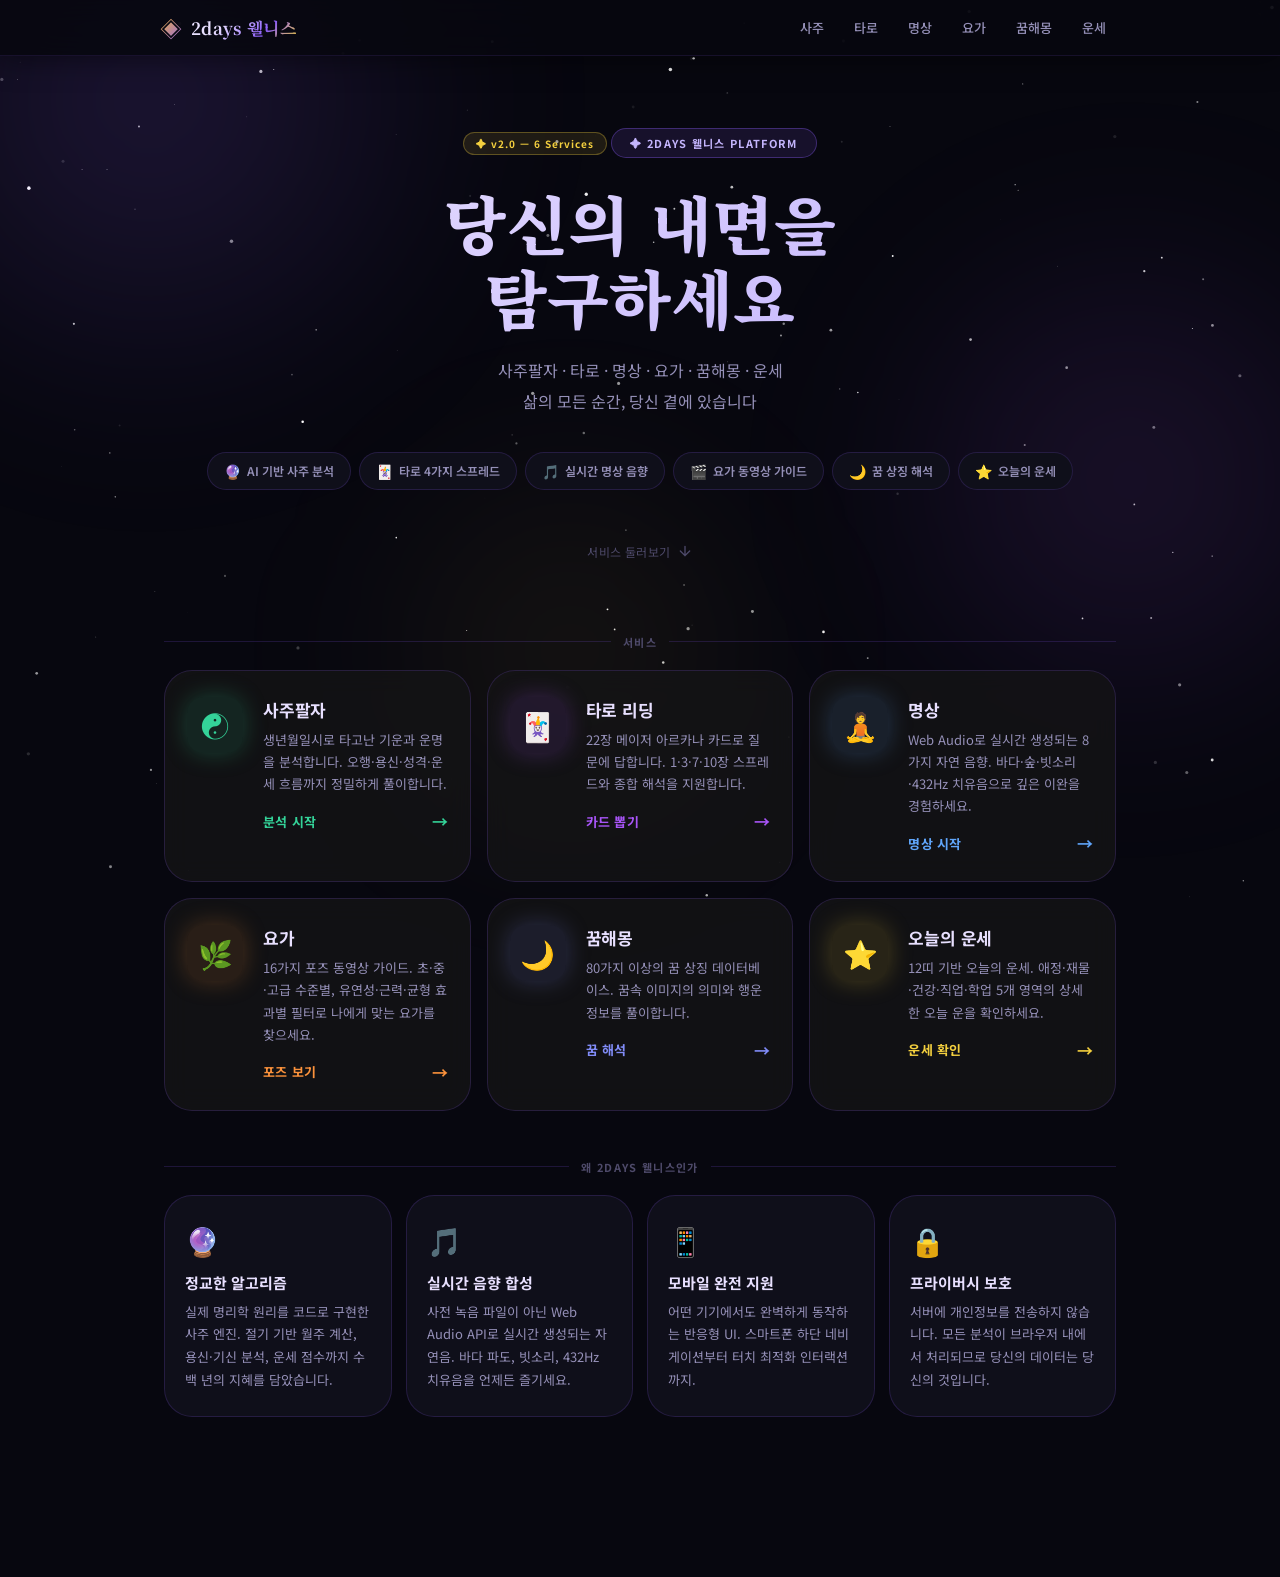
==== commit bc7abcef: "feat: major site overhaul — 2days 웰니스 premium upgrade - Rename site to '2days 웰니스' across all pages " ====
--- a/index.html
+++ b/index.html
@@ -3,9 +3,9 @@
 <head>
   <meta charset="UTF-8" />
   <meta name="viewport" content="width=device-width, initial-scale=1.0" />
-  <meta name="description" content="사주팔자·타로·명상·요가·꿈해몽·운세 — 당신의 내면을 탐구하는 AI Wellness 플랫폼" />
+  <meta name="description" content="사주팔자·타로·명상·요가·꿈해몽·운세 — 당신의 내면을 탐구하는 2days 웰니스 플랫폼" />
   <meta name="theme-color" content="#07070f" />
-  <title>AI Wellness — 사주·타로·명상·요가·꿈해몽·운세</title>
+  <title>2days 웰니스 — 사주·타로·명상·요가·꿈해몽·운세</title>
   <link rel="preconnect" href="https://fonts.googleapis.com" />
   <link rel="preconnect" href="https://fonts.gstatic.com" crossorigin />
   <link href="https://fonts.googleapis.com/css2?family=Noto+Sans+KR:wght@300;400;500;600;700&family=Noto+Serif+KR:wght@700;900&display=swap" rel="stylesheet" />
@@ -21,7 +21,7 @@
     <div class="header-inner hub-header-inner">
       <div class="logo">
         <span class="logo-sym">◈</span>
-        <span class="logo-text">AI Wellness</span>
+        <span class="logo-text">2days 웰니스</span>
       </div>
       <nav class="hub-nav">
         <a href="saju.html"       class="hn-link">사주</a>
@@ -39,7 +39,7 @@
     <!-- Hero -->
     <section class="hub-hero">
       <div class="hub-version">✦ v2.0 — 6 Services</div>
-      <div class="hub-badge">✦ AI Wellness Platform</div>
+      <div class="hub-badge">✦ 2days 웰니스 Platform</div>
       <h1 class="hub-title">당신의 내면을<br/>탐구하세요</h1>
       <p class="hub-sub">사주팔자 · 타로 · 명상 · 요가 · 꿈해몽 · 운세<br/>삶의 모든 순간, 당신 곁에 있습니다</p>
 
@@ -146,7 +146,7 @@
     </div>
 
     <!-- Why section -->
-    <div class="hub-section-label">왜 AI Wellness인가</div>
+    <div class="hub-section-label">왜 2days 웰니스인가</div>
     <div class="hub-why-grid">
       <div class="hub-why-card">
         <div class="hub-why-icon">🔮</div>
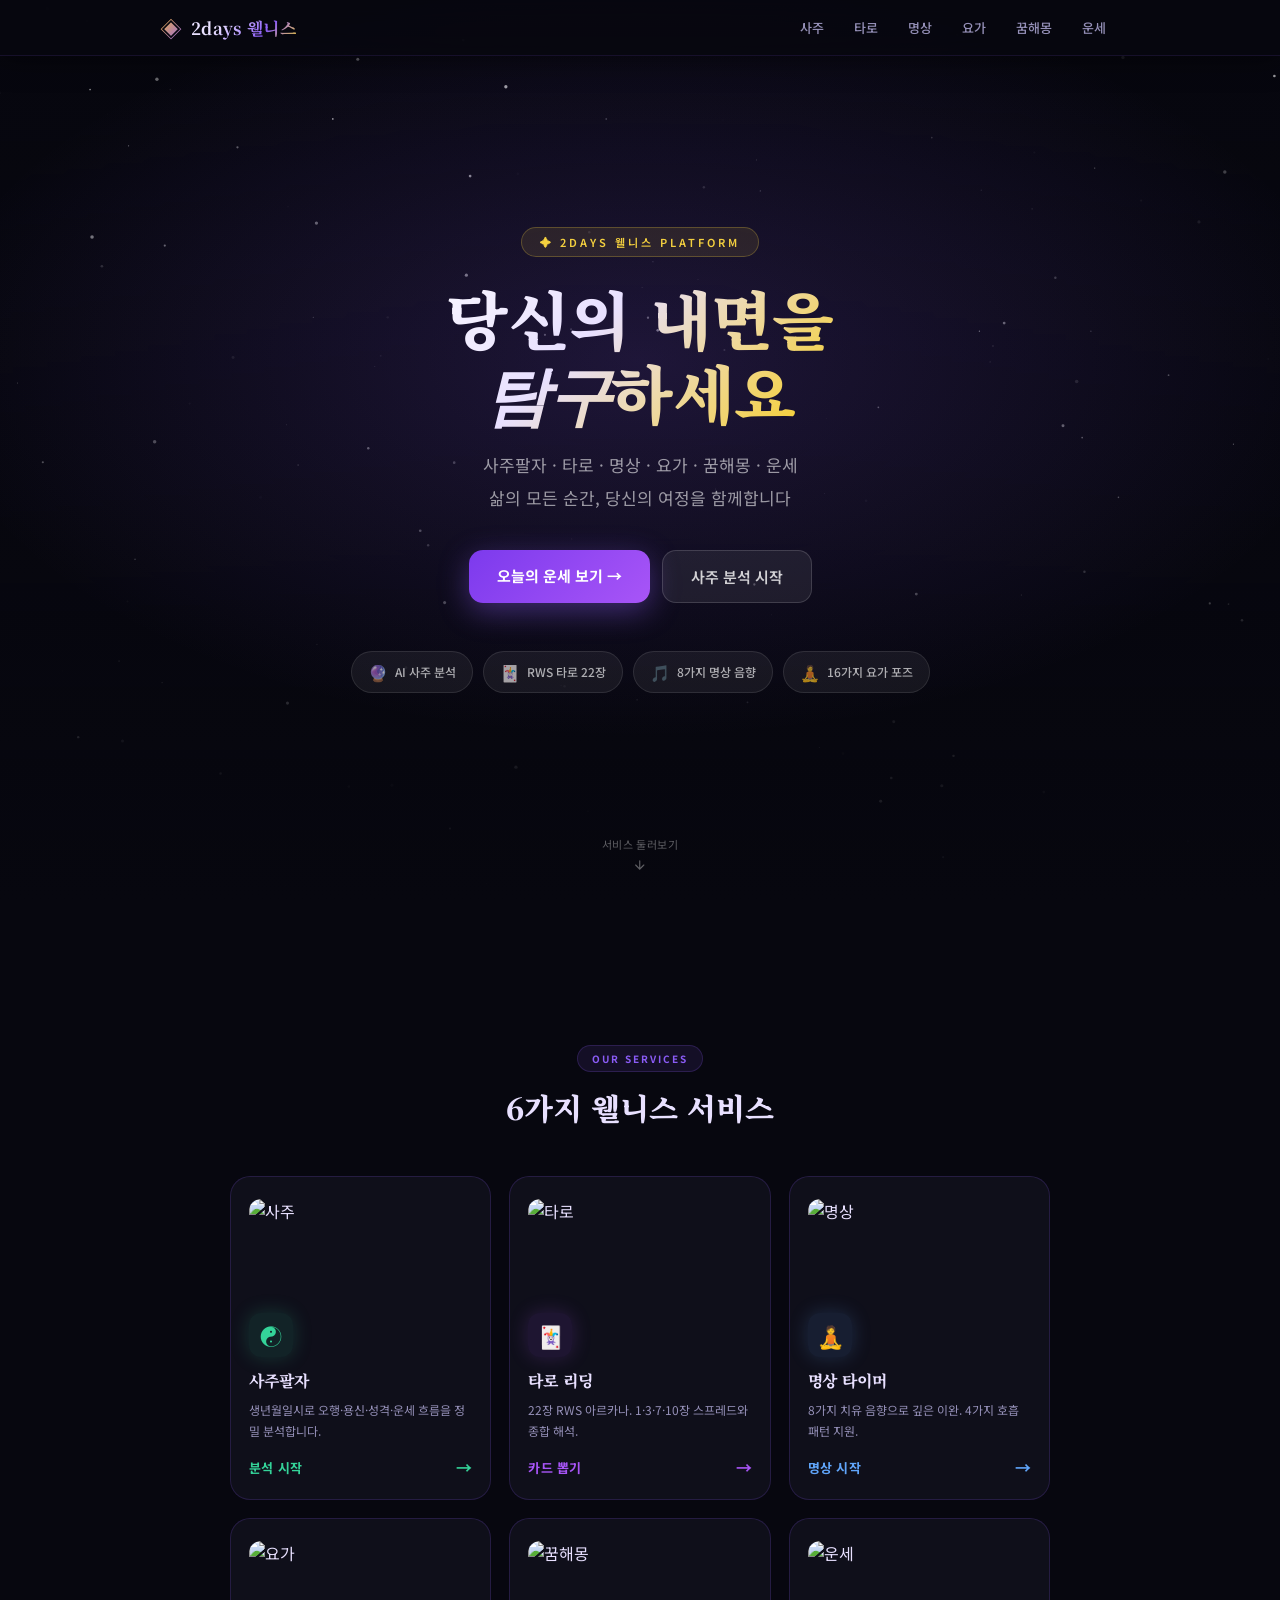
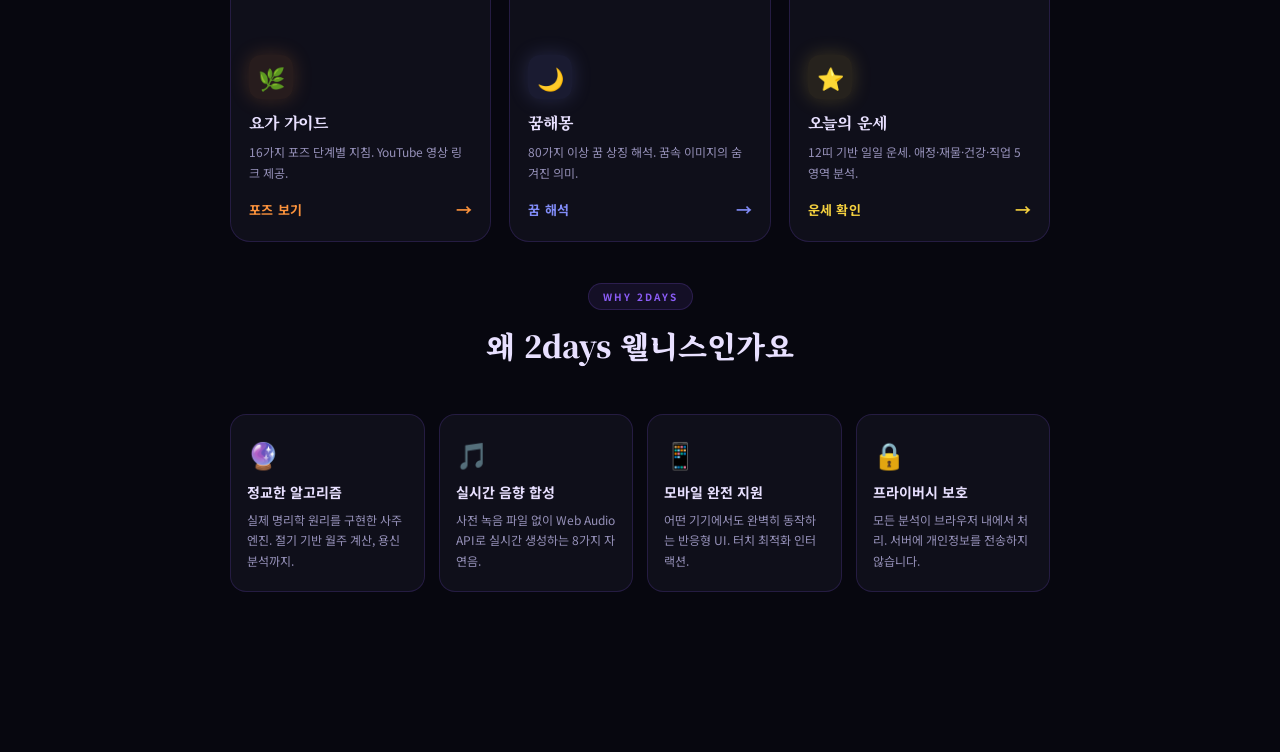
==== commit 058f9b51: "fix: 타로 팬 애니메이션, 명상 오디오, 운세 띠, 메인 리디자인 - 타로: buildFan 재작성 — 카드를 중앙 기준 순수 rotation으로 배치,   requestAni" ====
--- a/index.html
+++ b/index.html
@@ -8,14 +8,218 @@
   <title>2days 웰니스 — 사주·타로·명상·요가·꿈해몽·운세</title>
   <link rel="preconnect" href="https://fonts.googleapis.com" />
   <link rel="preconnect" href="https://fonts.gstatic.com" crossorigin />
-  <link href="https://fonts.googleapis.com/css2?family=Noto+Sans+KR:wght@300;400;500;600;700&family=Noto+Serif+KR:wght@700;900&display=swap" rel="stylesheet" />
+  <link href="https://fonts.googleapis.com/css2?family=Noto+Sans+KR:wght@300;400;500;600;700&family=Noto+Serif+KR:wght@700;900&family=Playfair+Display:ital,wght@0,700;0,900;1,700&display=swap" rel="stylesheet" />
   <link rel="stylesheet" href="style.css" />
+  <style>
+    /* ── Index-specific overrides ── */
+    .hub-hero {
+      position: relative;
+      min-height: 100vh;
+      display: flex;
+      flex-direction: column;
+      align-items: center;
+      justify-content: center;
+      padding: 80px 24px 60px;
+      text-align: center;
+      overflow: hidden;
+    }
+    .hub-hero-bg {
+      position: absolute; inset: 0;
+      background: url('https://images.unsplash.com/photo-1534796636912-3b95b3ab5986?w=1400&q=85') center/cover no-repeat;
+      filter: brightness(0.22) saturate(0.8);
+    }
+    .hub-hero-overlay {
+      position: absolute; inset: 0;
+      background: radial-gradient(ellipse 80% 60% at 50% 40%, rgba(139,92,246,0.18) 0%, transparent 70%),
+                  linear-gradient(to bottom, rgba(7,7,15,0.3) 0%, rgba(7,7,15,0.75) 70%, rgba(7,7,15,1) 100%);
+    }
+    .hub-hero-content { position: relative; z-index: 2; max-width: 600px; }
+
+    .hub-eyebrow {
+      display: inline-flex; align-items: center; gap: 8px;
+      font-size: 11px; letter-spacing: 3px; text-transform: uppercase;
+      color: #f4d03f; font-weight: 600;
+      background: rgba(244,208,63,0.1); border: 1px solid rgba(244,208,63,0.25);
+      padding: 6px 18px; border-radius: 999px;
+      margin-bottom: 24px;
+    }
+
+    .hub-title {
+      font-family: 'Noto Serif KR', serif;
+      font-size: clamp(36px, 8vw, 64px);
+      font-weight: 900;
+      line-height: 1.15;
+      letter-spacing: -0.01em;
+      margin-bottom: 20px;
+      background: linear-gradient(135deg, #fff 0%, #e8e0ff 40%, #f4d03f 80%);
+      -webkit-background-clip: text;
+      -webkit-text-fill-color: transparent;
+      background-clip: text;
+    }
+    .hub-title em {
+      font-style: italic;
+      font-family: 'Playfair Display', serif;
+    }
+
+    .hub-sub {
+      font-size: clamp(14px, 2.5vw, 17px);
+      color: rgba(255,255,255,0.58);
+      line-height: 1.9;
+      margin-bottom: 36px;
+    }
+
+    .hub-cta-row {
+      display: flex; gap: 12px; justify-content: center; flex-wrap: wrap;
+      margin-bottom: 48px;
+    }
+    .hub-cta-primary {
+      background: linear-gradient(135deg, #7c3aed, #a855f7);
+      color: #fff; border: none; border-radius: 14px;
+      padding: 15px 28px; font-size: 15px; font-weight: 700;
+      font-family: 'Noto Sans KR', sans-serif;
+      cursor: pointer; text-decoration: none;
+      box-shadow: 0 8px 30px rgba(139,92,246,0.4);
+      transition: all .2s;
+    }
+    .hub-cta-primary:hover { transform: translateY(-2px); box-shadow: 0 12px 40px rgba(139,92,246,0.5); }
+    .hub-cta-secondary {
+      background: rgba(255,255,255,0.07); border: 1px solid rgba(255,255,255,0.15);
+      color: rgba(255,255,255,0.8); border-radius: 14px;
+      padding: 15px 28px; font-size: 15px; font-weight: 600;
+      font-family: 'Noto Sans KR', sans-serif;
+      cursor: pointer; text-decoration: none;
+      transition: all .2s;
+    }
+    .hub-cta-secondary:hover { background: rgba(255,255,255,0.12); }
+
+    /* Floating stat chips */
+    .hub-stats-row {
+      display: flex; gap: 10px; justify-content: center; flex-wrap: wrap;
+    }
+    .hub-stat-chip {
+      display: flex; align-items: center; gap: 7px;
+      background: rgba(255,255,255,0.06);
+      border: 1px solid rgba(255,255,255,0.1);
+      border-radius: 999px; padding: 8px 16px;
+      font-size: 12px; color: rgba(255,255,255,0.65);
+      font-weight: 500;
+    }
+    .hub-stat-chip-icon { font-size: 16px; }
+
+    /* Services section */
+    .hub-section {
+      position: relative; z-index: 1;
+      padding: 72px 20px 40px;
+      max-width: 860px; margin: 0 auto;
+    }
+    .hub-section-header {
+      text-align: center; margin-bottom: 48px;
+    }
+    .hub-section-badge {
+      display: inline-block;
+      font-size: 10px; letter-spacing: 2px; text-transform: uppercase;
+      color: var(--accent); font-weight: 700;
+      background: rgba(139,92,246,0.1); border: 1px solid rgba(139,92,246,0.2);
+      padding: 5px 14px; border-radius: 999px; margin-bottom: 14px;
+    }
+    .hub-section-title {
+      font-family: 'Noto Serif KR', serif;
+      font-size: clamp(22px, 4vw, 30px); font-weight: 900;
+      color: var(--txt); line-height: 1.4;
+    }
+
+    /* Service cards grid */
+    .services-grid {
+      display: grid;
+      grid-template-columns: repeat(2, 1fr);
+      gap: 14px;
+    }
+    @media(min-width:640px){ .services-grid { grid-template-columns: repeat(3, 1fr); } }
+    @media(min-width:860px){ .services-grid { grid-template-columns: repeat(3, 1fr); gap: 18px; } }
+
+    .svc-card {
+      position: relative;
+      background: var(--bg-card);
+      border: 1px solid var(--border);
+      border-radius: 20px;
+      padding: 22px 18px 20px;
+      text-decoration: none;
+      display: block;
+      overflow: hidden;
+      transition: transform .22s var(--ease), border-color .22s, box-shadow .22s;
+    }
+    .svc-card:hover {
+      transform: translateY(-4px);
+      border-color: var(--svc-c, var(--border-hi));
+      box-shadow: 0 12px 40px var(--svc-glow, rgba(139,92,246,0.15));
+    }
+    .svc-card-img {
+      width: 100%; height: 100px; object-fit: cover;
+      border-radius: 12px; margin-bottom: 14px;
+      display: block;
+    }
+    .svc-shimmer {
+      position: absolute; inset: 0;
+      background: linear-gradient(135deg, transparent 0%, rgba(255,255,255,0.025) 50%, transparent 100%);
+      opacity: 0; transition: opacity .3s;
+    }
+    .svc-card:hover .svc-shimmer { opacity: 1; }
+
+    .svc-icon-wrap {
+      width: 44px; height: 44px;
+      border-radius: 12px;
+      display: flex; align-items: center; justify-content: center;
+      font-size: 22px;
+      margin-bottom: 12px;
+    }
+    .svc-name {
+      font-size: 16px; font-weight: 800;
+      color: var(--txt); margin-bottom: 7px;
+      font-family: 'Noto Serif KR', serif;
+    }
+    .svc-desc {
+      font-size: 12px; color: var(--txt-muted);
+      line-height: 1.75; margin-bottom: 14px;
+    }
+    .svc-cta-row {
+      display: flex; align-items: center; gap: 6px;
+    }
+    .svc-cta { font-size: 13px; font-weight: 700; }
+    .svc-arrow { font-size: 16px; transition: transform .2s; }
+    .svc-card:hover .svc-arrow { transform: translateX(4px); }
+
+    /* Why section */
+    .hub-why-section {
+      padding: 0 20px 100px;
+      max-width: 860px; margin: 0 auto;
+    }
+    .hub-why-grid {
+      display: grid; grid-template-columns: 1fr 1fr;
+      gap: 14px;
+    }
+    @media(min-width:640px){ .hub-why-grid { grid-template-columns: repeat(4,1fr); } }
+    .hub-why-card {
+      background: var(--bg-card);
+      border: 1px solid var(--border);
+      border-radius: 16px; padding: 20px 16px;
+    }
+    .hub-why-icon { font-size: 26px; margin-bottom: 10px; }
+    .hub-why-title { font-size: 14px; font-weight: 700; color: var(--txt); margin-bottom: 8px; }
+    .hub-why-desc { font-size: 12px; color: var(--txt-muted); line-height: 1.7; }
+
+    /* Scroll hint */
+    .hub-scroll-hint {
+      position: absolute; bottom: 28px; left: 50%; transform: translateX(-50%);
+      display: flex; flex-direction: column; align-items: center; gap: 6px;
+      color: rgba(255,255,255,0.35); font-size: 11px;
+      animation: scrollPulse 2s ease-in-out infinite;
+      z-index: 2;
+    }
+    @keyframes scrollPulse { 0%,100%{opacity:0.4;transform:translateX(-50%) translateY(0)} 50%{opacity:0.8;transform:translateX(-50%) translateY(6px)} }
+  </style>
 </head>
 <body>
   <canvas id="starsBg"></canvas>
-  <div class="orb orb-1"></div>
-  <div class="orb orb-2"></div>
-  <div class="orb orb-3"></div>
 
   <header class="site-header">
     <div class="header-inner hub-header-inner">
@@ -34,153 +238,174 @@
     </div>
   </header>
 
-  <main class="hub-main">
-
-    <!-- Hero -->
+  <main>
+
+    <!-- ── Hero ── -->
     <section class="hub-hero">
-      <div class="hub-version">✦ v2.0 — 6 Services</div>
-      <div class="hub-badge">✦ 2days 웰니스 Platform</div>
-      <h1 class="hub-title">당신의 내면을<br/>탐구하세요</h1>
-      <p class="hub-sub">사주팔자 · 타로 · 명상 · 요가 · 꿈해몽 · 운세<br/>삶의 모든 순간, 당신 곁에 있습니다</p>
-
-      <!-- Feature chips -->
-      <div class="hub-features-row">
-        <span class="hub-feat-chip"><span class="chip-icon">🔮</span> AI 기반 사주 분석</span>
-        <span class="hub-feat-chip"><span class="chip-icon">🃏</span> 타로 4가지 스프레드</span>
-        <span class="hub-feat-chip"><span class="chip-icon">🎵</span> 실시간 명상 음향</span>
-        <span class="hub-feat-chip"><span class="chip-icon">🎬</span> 요가 동영상 가이드</span>
-        <span class="hub-feat-chip"><span class="chip-icon">🌙</span> 꿈 상징 해석</span>
-        <span class="hub-feat-chip"><span class="chip-icon">⭐</span> 오늘의 운세</span>
+      <div class="hub-hero-bg"></div>
+      <div class="hub-hero-overlay"></div>
+
+      <div class="hub-hero-content">
+        <div class="hub-eyebrow">✦ 2days 웰니스 Platform</div>
+        <h1 class="hub-title">당신의 내면을<br/><em>탐구</em>하세요</h1>
+        <p class="hub-sub">
+          사주팔자 · 타로 · 명상 · 요가 · 꿈해몽 · 운세<br/>
+          삶의 모든 순간, 당신의 여정을 함께합니다
+        </p>
+        <div class="hub-cta-row">
+          <a href="fortune.html" class="hub-cta-primary">오늘의 운세 보기 →</a>
+          <a href="saju.html"    class="hub-cta-secondary">사주 분석 시작</a>
+        </div>
+        <div class="hub-stats-row">
+          <span class="hub-stat-chip"><span class="hub-stat-chip-icon">🔮</span> AI 사주 분석</span>
+          <span class="hub-stat-chip"><span class="hub-stat-chip-icon">🃏</span> RWS 타로 22장</span>
+          <span class="hub-stat-chip"><span class="hub-stat-chip-icon">🎵</span> 8가지 명상 음향</span>
+          <span class="hub-stat-chip"><span class="hub-stat-chip-icon">🧘</span> 16가지 요가 포즈</span>
+        </div>
       </div>
 
       <div class="hub-scroll-hint">
         <span>서비스 둘러보기</span>
-        <svg width="16" height="16" viewBox="0 0 24 24" fill="none" stroke="currentColor" stroke-width="2" stroke-linecap="round"><path d="M12 5v14M5 12l7 7 7-7"/></svg>
+        <svg width="14" height="14" viewBox="0 0 24 24" fill="none" stroke="currentColor" stroke-width="2" stroke-linecap="round"><path d="M12 5v14M5 12l7 7 7-7"/></svg>
       </div>
     </section>
 
-    <!-- Section label -->
-    <div class="hub-section-label">서비스</div>
-
-    <!-- Services Grid -->
-    <div class="services-grid">
-
-      <a href="saju.html" class="svc-card" style="--svc-c:#34d399;--svc-glow:rgba(52,211,153,0.2)">
-        <div class="svc-shimmer"></div>
-        <div class="svc-icon-wrap" style="background:rgba(52,211,153,0.1);color:#34d399;box-shadow:0 0 24px rgba(52,211,153,0.25)">☯</div>
-        <div class="svc-body">
-          <h2 class="svc-name">사주팔자</h2>
-          <p class="svc-desc">생년월일시로 타고난 기운과 운명을 분석합니다. 오행·용신·성격·운세 흐름까지 정밀하게 풀이합니다.</p>
-          <div class="svc-cta-row">
-            <span class="svc-cta" style="color:#34d399">분석 시작</span>
-            <span class="svc-arrow" style="color:#34d399">→</span>
-          </div>
-        </div>
-      </a>
-
-      <a href="tarot.html" class="svc-card" style="--svc-c:#a855f7;--svc-glow:rgba(168,85,247,0.2)">
-        <div class="svc-shimmer"></div>
-        <div class="svc-icon-wrap" style="background:rgba(168,85,247,0.1);color:#a855f7;box-shadow:0 0 24px rgba(168,85,247,0.25)">🃏</div>
-        <div class="svc-body">
-          <h2 class="svc-name">타로 리딩</h2>
-          <p class="svc-desc">22장 메이저 아르카나 카드로 질문에 답합니다. 1·3·7·10장 스프레드와 종합 해석을 지원합니다.</p>
-          <div class="svc-cta-row">
-            <span class="svc-cta" style="color:#a855f7">카드 뽑기</span>
-            <span class="svc-arrow" style="color:#a855f7">→</span>
-          </div>
-        </div>
-      </a>
-
-      <a href="meditation.html" class="svc-card" style="--svc-c:#60a5fa;--svc-glow:rgba(96,165,250,0.2)">
-        <div class="svc-shimmer"></div>
-        <div class="svc-icon-wrap" style="background:rgba(96,165,250,0.1);color:#60a5fa;box-shadow:0 0 24px rgba(96,165,250,0.25)">🧘</div>
-        <div class="svc-body">
-          <h2 class="svc-name">명상</h2>
-          <p class="svc-desc">Web Audio로 실시간 생성되는 8가지 자연 음향. 바다·숲·빗소리·432Hz 치유음으로 깊은 이완을 경험하세요.</p>
-          <div class="svc-cta-row">
-            <span class="svc-cta" style="color:#60a5fa">명상 시작</span>
-            <span class="svc-arrow" style="color:#60a5fa">→</span>
-          </div>
-        </div>
-      </a>
-
-      <a href="yoga.html" class="svc-card" style="--svc-c:#fb923c;--svc-glow:rgba(251,146,60,0.2)">
-        <div class="svc-shimmer"></div>
-        <div class="svc-icon-wrap" style="background:rgba(251,146,60,0.1);color:#fb923c;box-shadow:0 0 24px rgba(251,146,60,0.25)">🌿</div>
-        <div class="svc-body">
-          <h2 class="svc-name">요가</h2>
-          <p class="svc-desc">16가지 포즈 동영상 가이드. 초·중·고급 수준별, 유연성·근력·균형 효과별 필터로 나에게 맞는 요가를 찾으세요.</p>
-          <div class="svc-cta-row">
-            <span class="svc-cta" style="color:#fb923c">포즈 보기</span>
-            <span class="svc-arrow" style="color:#fb923c">→</span>
-          </div>
-        </div>
-      </a>
-
-      <a href="dream.html" class="svc-card" style="--svc-c:#818cf8;--svc-glow:rgba(129,140,248,0.2)">
-        <div class="svc-shimmer"></div>
-        <div class="svc-icon-wrap" style="background:rgba(129,140,248,0.1);color:#818cf8;box-shadow:0 0 24px rgba(129,140,248,0.25)">🌙</div>
-        <div class="svc-body">
-          <h2 class="svc-name">꿈해몽</h2>
-          <p class="svc-desc">80가지 이상의 꿈 상징 데이터베이스. 꿈속 이미지의 의미와 행운 정보를 풀이합니다.</p>
-          <div class="svc-cta-row">
-            <span class="svc-cta" style="color:#818cf8">꿈 해석</span>
-            <span class="svc-arrow" style="color:#818cf8">→</span>
-          </div>
-        </div>
-      </a>
-
-      <a href="fortune.html" class="svc-card" style="--svc-c:#f4d03f;--svc-glow:rgba(244,208,63,0.2)">
-        <div class="svc-shimmer"></div>
-        <div class="svc-icon-wrap" style="background:rgba(244,208,63,0.1);color:#f4d03f;box-shadow:0 0 24px rgba(244,208,63,0.25)">⭐</div>
-        <div class="svc-body">
-          <h2 class="svc-name">오늘의 운세</h2>
-          <p class="svc-desc">12띠 기반 오늘의 운세. 애정·재물·건강·직업·학업 5개 영역의 상세한 오늘 운을 확인하세요.</p>
-          <div class="svc-cta-row">
-            <span class="svc-cta" style="color:#f4d03f">운세 확인</span>
-            <span class="svc-arrow" style="color:#f4d03f">→</span>
-          </div>
-        </div>
-      </a>
-
-    </div>
-
-    <!-- Why section -->
-    <div class="hub-section-label">왜 2days 웰니스인가</div>
-    <div class="hub-why-grid">
-      <div class="hub-why-card">
-        <div class="hub-why-icon">🔮</div>
-        <div class="hub-why-title">정교한 알고리즘</div>
-        <p class="hub-why-desc">실제 명리학 원리를 코드로 구현한 사주 엔진. 절기 기반 월주 계산, 용신·기신 분석, 운세 점수까지 수백 년의 지혜를 담았습니다.</p>
-      </div>
-      <div class="hub-why-card">
-        <div class="hub-why-icon">🎵</div>
-        <div class="hub-why-title">실시간 음향 합성</div>
-        <p class="hub-why-desc">사전 녹음 파일이 아닌 Web Audio API로 실시간 생성되는 자연음. 바다 파도, 빗소리, 432Hz 치유음을 언제든 즐기세요.</p>
-      </div>
-      <div class="hub-why-card">
-        <div class="hub-why-icon">📱</div>
-        <div class="hub-why-title">모바일 완전 지원</div>
-        <p class="hub-why-desc">어떤 기기에서도 완벽하게 동작하는 반응형 UI. 스마트폰 하단 네비게이션부터 터치 최적화 인터랙션까지.</p>
-      </div>
-      <div class="hub-why-card">
-        <div class="hub-why-icon">🔒</div>
-        <div class="hub-why-title">프라이버시 보호</div>
-        <p class="hub-why-desc">서버에 개인정보를 전송하지 않습니다. 모든 분석이 브라우저 내에서 처리되므로 당신의 데이터는 당신의 것입니다.</p>
-      </div>
-    </div>
+    <!-- ── Services ── -->
+    <section class="hub-section">
+      <div class="hub-section-header">
+        <div class="hub-section-badge">OUR SERVICES</div>
+        <h2 class="hub-section-title">6가지 웰니스 서비스</h2>
+      </div>
+
+      <div class="services-grid">
+
+        <a href="saju.html" class="svc-card" style="--svc-c:#34d399;--svc-glow:rgba(52,211,153,0.15)">
+          <div class="svc-shimmer"></div>
+          <img class="svc-card-img" src="https://images.unsplash.com/photo-1614850523296-d8c1af93d400?w=600&q=70" alt="사주" loading="lazy" />
+          <div class="svc-icon-wrap" style="background:rgba(52,211,153,0.1);color:#34d399;box-shadow:0 0 20px rgba(52,211,153,0.2)">☯</div>
+          <div class="svc-body">
+            <h2 class="svc-name">사주팔자</h2>
+            <p class="svc-desc">생년월일시로 오행·용신·성격·운세 흐름을 정밀 분석합니다.</p>
+            <div class="svc-cta-row">
+              <span class="svc-cta" style="color:#34d399">분석 시작</span>
+              <span class="svc-arrow" style="color:#34d399">→</span>
+            </div>
+          </div>
+        </a>
+
+        <a href="tarot.html" class="svc-card" style="--svc-c:#a855f7;--svc-glow:rgba(168,85,247,0.15)">
+          <div class="svc-shimmer"></div>
+          <img class="svc-card-img" src="https://images.unsplash.com/photo-1572466673851-3d77a0c61b0c?w=600&q=70" alt="타로" loading="lazy" />
+          <div class="svc-icon-wrap" style="background:rgba(168,85,247,0.1);color:#a855f7;box-shadow:0 0 20px rgba(168,85,247,0.2)">🃏</div>
+          <div class="svc-body">
+            <h2 class="svc-name">타로 리딩</h2>
+            <p class="svc-desc">22장 RWS 아르카나. 1·3·7·10장 스프레드와 종합 해석.</p>
+            <div class="svc-cta-row">
+              <span class="svc-cta" style="color:#a855f7">카드 뽑기</span>
+              <span class="svc-arrow" style="color:#a855f7">→</span>
+            </div>
+          </div>
+        </a>
+
+        <a href="meditation.html" class="svc-card" style="--svc-c:#60a5fa;--svc-glow:rgba(96,165,250,0.15)">
+          <div class="svc-shimmer"></div>
+          <img class="svc-card-img" src="https://images.unsplash.com/photo-1506126613408-eca07ce68773?w=600&q=70" alt="명상" loading="lazy" />
+          <div class="svc-icon-wrap" style="background:rgba(96,165,250,0.1);color:#60a5fa;box-shadow:0 0 20px rgba(96,165,250,0.2)">🧘</div>
+          <div class="svc-body">
+            <h2 class="svc-name">명상 타이머</h2>
+            <p class="svc-desc">8가지 치유 음향으로 깊은 이완. 4가지 호흡 패턴 지원.</p>
+            <div class="svc-cta-row">
+              <span class="svc-cta" style="color:#60a5fa">명상 시작</span>
+              <span class="svc-arrow" style="color:#60a5fa">→</span>
+            </div>
+          </div>
+        </a>
+
+        <a href="yoga.html" class="svc-card" style="--svc-c:#fb923c;--svc-glow:rgba(251,146,60,0.15)">
+          <div class="svc-shimmer"></div>
+          <img class="svc-card-img" src="https://images.unsplash.com/photo-1545389336-cf090694435e?w=600&q=70" alt="요가" loading="lazy" />
+          <div class="svc-icon-wrap" style="background:rgba(251,146,60,0.1);color:#fb923c;box-shadow:0 0 20px rgba(251,146,60,0.2)">🌿</div>
+          <div class="svc-body">
+            <h2 class="svc-name">요가 가이드</h2>
+            <p class="svc-desc">16가지 포즈 단계별 지침. YouTube 영상 링크 제공.</p>
+            <div class="svc-cta-row">
+              <span class="svc-cta" style="color:#fb923c">포즈 보기</span>
+              <span class="svc-arrow" style="color:#fb923c">→</span>
+            </div>
+          </div>
+        </a>
+
+        <a href="dream.html" class="svc-card" style="--svc-c:#818cf8;--svc-glow:rgba(129,140,248,0.15)">
+          <div class="svc-shimmer"></div>
+          <img class="svc-card-img" src="https://images.unsplash.com/photo-1531353826977-0941b4779a1c?w=600&q=70" alt="꿈해몽" loading="lazy" />
+          <div class="svc-icon-wrap" style="background:rgba(129,140,248,0.1);color:#818cf8;box-shadow:0 0 20px rgba(129,140,248,0.2)">🌙</div>
+          <div class="svc-body">
+            <h2 class="svc-name">꿈해몽</h2>
+            <p class="svc-desc">80가지 이상 꿈 상징 해석. 꿈속 이미지의 숨겨진 의미.</p>
+            <div class="svc-cta-row">
+              <span class="svc-cta" style="color:#818cf8">꿈 해석</span>
+              <span class="svc-arrow" style="color:#818cf8">→</span>
+            </div>
+          </div>
+        </a>
+
+        <a href="fortune.html" class="svc-card" style="--svc-c:#f4d03f;--svc-glow:rgba(244,208,63,0.15)">
+          <div class="svc-shimmer"></div>
+          <img class="svc-card-img" src="https://images.unsplash.com/photo-1507003211169-0a1dd7228f2d?w=600&q=70" alt="운세" loading="lazy" />
+          <div class="svc-icon-wrap" style="background:rgba(244,208,63,0.1);color:#f4d03f;box-shadow:0 0 20px rgba(244,208,63,0.2)">⭐</div>
+          <div class="svc-body">
+            <h2 class="svc-name">오늘의 운세</h2>
+            <p class="svc-desc">12띠 기반 일일 운세. 애정·재물·건강·직업 5영역 분석.</p>
+            <div class="svc-cta-row">
+              <span class="svc-cta" style="color:#f4d03f">운세 확인</span>
+              <span class="svc-arrow" style="color:#f4d03f">→</span>
+            </div>
+          </div>
+        </a>
+
+      </div>
+    </section>
+
+    <!-- ── Why ── -->
+    <section class="hub-why-section">
+      <div class="hub-section-header">
+        <div class="hub-section-badge">WHY 2DAYS</div>
+        <h2 class="hub-section-title">왜 2days 웰니스인가요</h2>
+      </div>
+      <div class="hub-why-grid">
+        <div class="hub-why-card">
+          <div class="hub-why-icon">🔮</div>
+          <div class="hub-why-title">정교한 알고리즘</div>
+          <p class="hub-why-desc">실제 명리학 원리를 구현한 사주 엔진. 절기 기반 월주 계산, 용신 분석까지.</p>
+        </div>
+        <div class="hub-why-card">
+          <div class="hub-why-icon">🎵</div>
+          <div class="hub-why-title">실시간 음향 합성</div>
+          <p class="hub-why-desc">사전 녹음 파일 없이 Web Audio API로 실시간 생성하는 8가지 자연음.</p>
+        </div>
+        <div class="hub-why-card">
+          <div class="hub-why-icon">📱</div>
+          <div class="hub-why-title">모바일 완전 지원</div>
+          <p class="hub-why-desc">어떤 기기에서도 완벽히 동작하는 반응형 UI. 터치 최적화 인터랙션.</p>
+        </div>
+        <div class="hub-why-card">
+          <div class="hub-why-icon">🔒</div>
+          <div class="hub-why-title">프라이버시 보호</div>
+          <p class="hub-why-desc">모든 분석이 브라우저 내에서 처리. 서버에 개인정보를 전송하지 않습니다.</p>
+        </div>
+      </div>
+    </section>
 
   </main>
 
-  <!-- Bottom Navigation (mobile) -->
   <nav class="bottom-nav">
     <a href="index.html" class="bn-item active"><span class="bn-icon">◈</span><span class="bn-label">홈</span></a>
-    <a href="saju.html" class="bn-item"><span class="bn-icon">☯</span><span class="bn-label">사주</span></a>
-    <a href="tarot.html" class="bn-item"><span class="bn-icon">🃏</span><span class="bn-label">타로</span></a>
+    <a href="saju.html"       class="bn-item"><span class="bn-icon">☯</span><span class="bn-label">사주</span></a>
+    <a href="tarot.html"      class="bn-item"><span class="bn-icon">🃏</span><span class="bn-label">타로</span></a>
     <a href="meditation.html" class="bn-item"><span class="bn-icon">🧘</span><span class="bn-label">명상</span></a>
-    <a href="yoga.html" class="bn-item"><span class="bn-icon">🌿</span><span class="bn-label">요가</span></a>
-    <a href="dream.html" class="bn-item"><span class="bn-icon">🌙</span><span class="bn-label">꿈해몽</span></a>
-    <a href="fortune.html" class="bn-item"><span class="bn-icon">⭐</span><span class="bn-label">운세</span></a>
+    <a href="yoga.html"       class="bn-item"><span class="bn-icon">🌿</span><span class="bn-label">요가</span></a>
+    <a href="dream.html"      class="bn-item"><span class="bn-icon">🌙</span><span class="bn-label">꿈해몽</span></a>
+    <a href="fortune.html"    class="bn-item"><span class="bn-icon">⭐</span><span class="bn-label">운세</span></a>
   </nav>
 
   <script src="stars.js"></script>
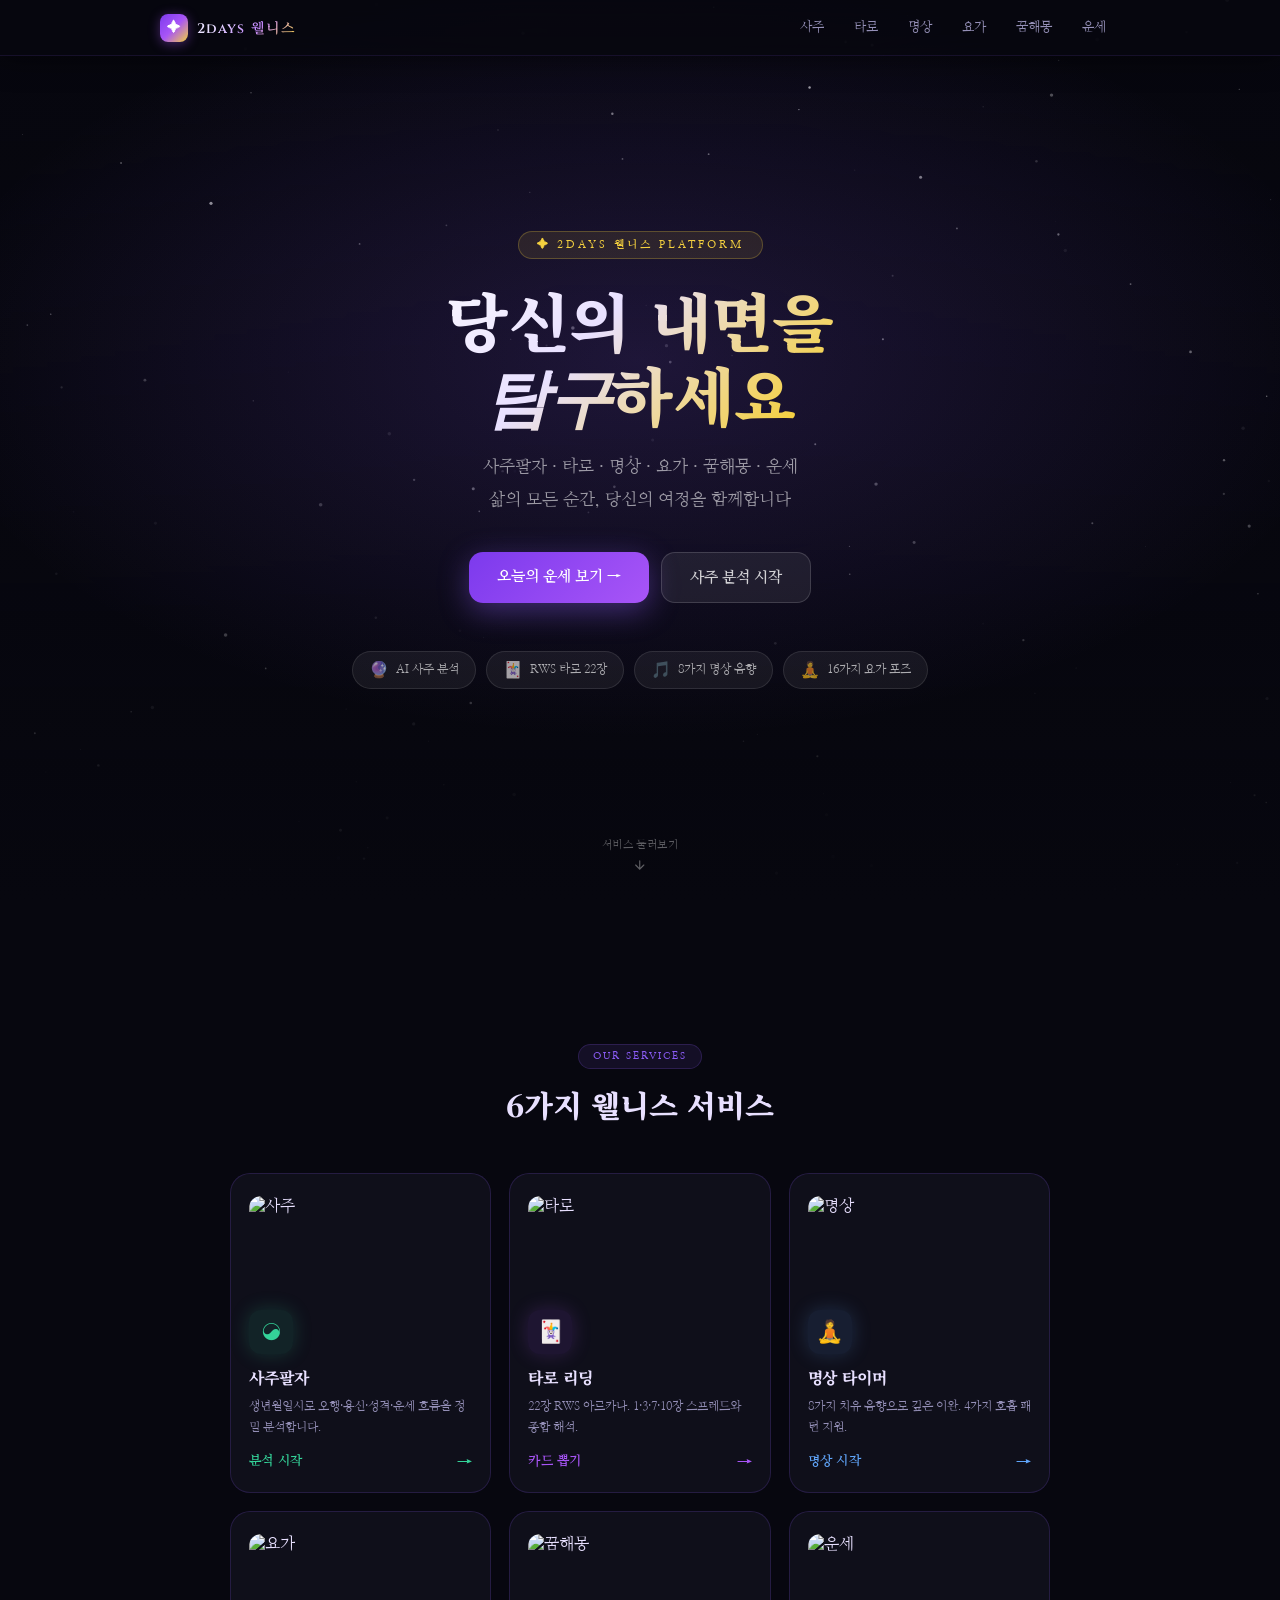
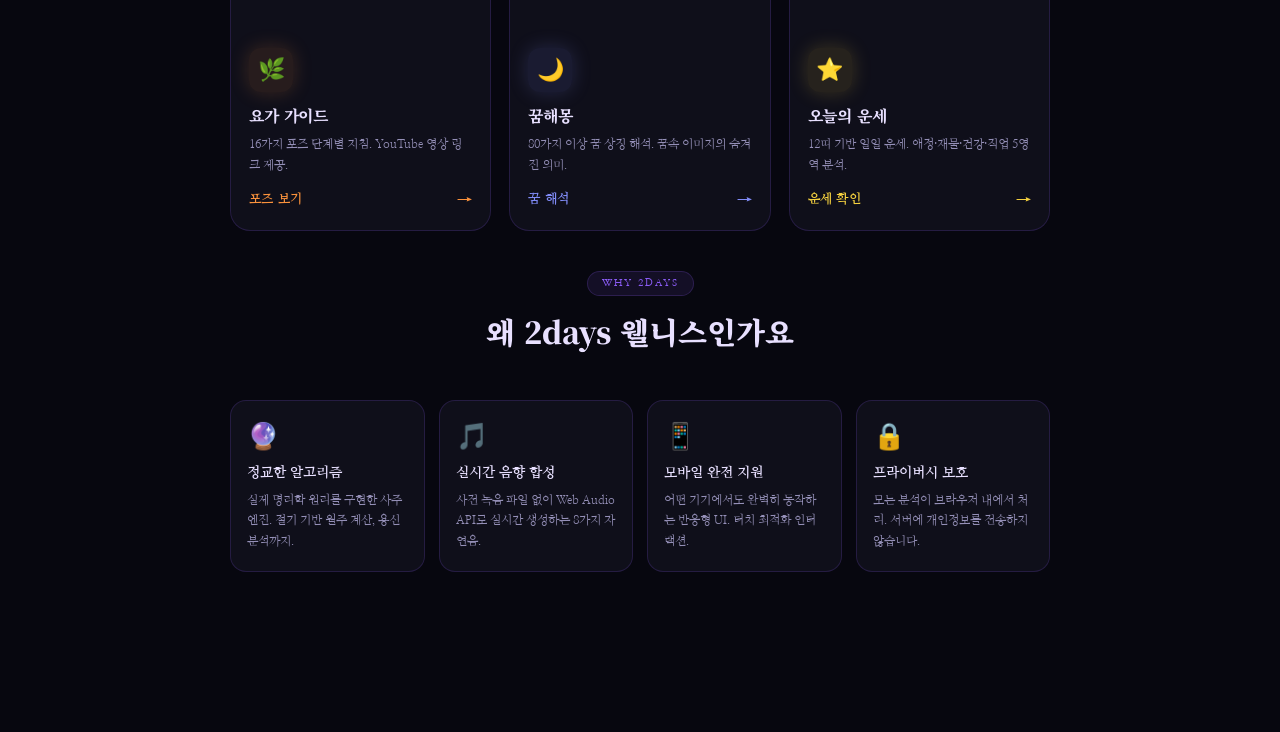
==== commit cf64d6be: "UI 전면 개선: 타로 일자 배열, 띠별 년도 표시, 로고/폰트 전체 통일 [타로] - 카드 펼치기 방식: 부채꼴 팬 → 일자(가로) 스크롤 배열로 변경 - 리더/손 장식 이미지 " ====
--- a/index.html
+++ b/index.html
@@ -8,7 +8,7 @@
   <title>2days 웰니스 — 사주·타로·명상·요가·꿈해몽·운세</title>
   <link rel="preconnect" href="https://fonts.googleapis.com" />
   <link rel="preconnect" href="https://fonts.gstatic.com" crossorigin />
-  <link href="https://fonts.googleapis.com/css2?family=Noto+Sans+KR:wght@300;400;500;600;700&family=Noto+Serif+KR:wght@700;900&family=Playfair+Display:ital,wght@0,700;0,900;1,700&display=swap" rel="stylesheet" />
+  <link href="https://fonts.googleapis.com/css2?family=Noto+Serif+KR:wght@400;600;700;900&family=Nanum+Myeongjo:wght@400;700&family=Cinzel:wght@400;600;700&family=Playfair+Display:ital,wght@0,700;0,900;1,700&display=swap" rel="stylesheet" />
   <link rel="stylesheet" href="style.css" />
   <style>
     /* ── Index-specific overrides ── */
@@ -76,7 +76,7 @@
       background: linear-gradient(135deg, #7c3aed, #a855f7);
       color: #fff; border: none; border-radius: 14px;
       padding: 15px 28px; font-size: 15px; font-weight: 700;
-      font-family: 'Noto Sans KR', sans-serif;
+      font-family: 'Nanum Myeongjo', 'Noto Serif KR', serif;
       cursor: pointer; text-decoration: none;
       box-shadow: 0 8px 30px rgba(139,92,246,0.4);
       transition: all .2s;
@@ -86,7 +86,7 @@
       background: rgba(255,255,255,0.07); border: 1px solid rgba(255,255,255,0.15);
       color: rgba(255,255,255,0.8); border-radius: 14px;
       padding: 15px 28px; font-size: 15px; font-weight: 600;
-      font-family: 'Noto Sans KR', sans-serif;
+      font-family: 'Nanum Myeongjo', 'Noto Serif KR', serif;
       cursor: pointer; text-decoration: none;
       transition: all .2s;
     }
@@ -224,7 +224,7 @@
   <header class="site-header">
     <div class="header-inner hub-header-inner">
       <div class="logo">
-        <span class="logo-sym">◈</span>
+        <span class="logo-sym">✦</span>
         <span class="logo-text">2days 웰니스</span>
       </div>
       <nav class="hub-nav">
@@ -351,7 +351,7 @@
 
         <a href="fortune.html" class="svc-card" style="--svc-c:#f4d03f;--svc-glow:rgba(244,208,63,0.15)">
           <div class="svc-shimmer"></div>
-          <img class="svc-card-img" src="https://images.unsplash.com/photo-1507003211169-0a1dd7228f2d?w=600&q=70" alt="운세" loading="lazy" />
+          <img class="svc-card-img" src="https://images.unsplash.com/photo-1534796636912-3b95b3ab5986?w=600&q=70" alt="운세" loading="lazy" />
           <div class="svc-icon-wrap" style="background:rgba(244,208,63,0.1);color:#f4d03f;box-shadow:0 0 20px rgba(244,208,63,0.2)">⭐</div>
           <div class="svc-body">
             <h2 class="svc-name">오늘의 운세</h2>
@@ -399,7 +399,7 @@
   </main>
 
   <nav class="bottom-nav">
-    <a href="index.html" class="bn-item active"><span class="bn-icon">◈</span><span class="bn-label">홈</span></a>
+    <a href="index.html" class="bn-item active"><span class="bn-icon">🏠</span><span class="bn-label">홈</span></a>
     <a href="saju.html"       class="bn-item"><span class="bn-icon">☯</span><span class="bn-label">사주</span></a>
     <a href="tarot.html"      class="bn-item"><span class="bn-icon">🃏</span><span class="bn-label">타로</span></a>
     <a href="meditation.html" class="bn-item"><span class="bn-icon">🧘</span><span class="bn-label">명상</span></a>
--- a/style.css
+++ b/style.css
@@ -1,6 +1,7 @@
 /* ======================================================
    AI Wellness — Dark Mystical UI  v2.0
    ====================================================== */
+@import url('https://fonts.googleapis.com/css2?family=Noto+Serif+KR:wght@400;600;700;900&family=Nanum+Myeongjo:wght@400;700&family=Cinzel:wght@400;600;700&display=swap');
 
 /* ── Variables ── */
 :root {
@@ -36,7 +37,7 @@
   --r-xl:  28px;
   --hdr:   56px;
   --bnav:  64px; /* bottom nav height */
-  --font:  'Noto Sans KR', -apple-system, 'Helvetica Neue', sans-serif;
+  --font:  'Nanum Myeongjo', 'Noto Serif KR', 'Batang', serif;
   --serif: 'Noto Serif KR', 'Batang', 'UnBatang', serif;
   --ease:  cubic-bezier(0.4,0,0.2,1);
   --t:     0.22s;
@@ -92,18 +93,21 @@
   gap: 9px;
 }
 .logo-sym {
-  font-size: 22px;
-  background: linear-gradient(135deg, var(--earth), var(--accent));
-  -webkit-background-clip: text;
-  -webkit-text-fill-color: transparent;
-  background-clip: text;
+  width: 28px; height: 28px;
+  border-radius: 8px;
+  background: linear-gradient(135deg, #7c3aed 0%, #a855f7 50%, #f4d03f 100%);
+  display: flex; align-items: center; justify-content: center;
+  font-size: 14px; line-height: 1;
+  color: #fff;
+  flex-shrink: 0;
+  box-shadow: 0 2px 12px rgba(168,85,247,0.4);
 }
 .logo-text {
-  font-family: var(--serif);
-  font-size: 17px;
-  font-weight: 700;
-  letter-spacing: 0.02em;
-  background: linear-gradient(135deg, #e8e0ff 30%, var(--accent) 70%, var(--gold) 100%);
+  font-family: 'Cinzel', var(--serif);
+  font-size: 14px;
+  font-weight: 600;
+  letter-spacing: 0.08em;
+  background: linear-gradient(135deg, #e8e0ff 20%, #c084fc 60%, var(--gold) 100%);
   -webkit-background-clip: text;
   -webkit-text-fill-color: transparent;
   background-clip: text;
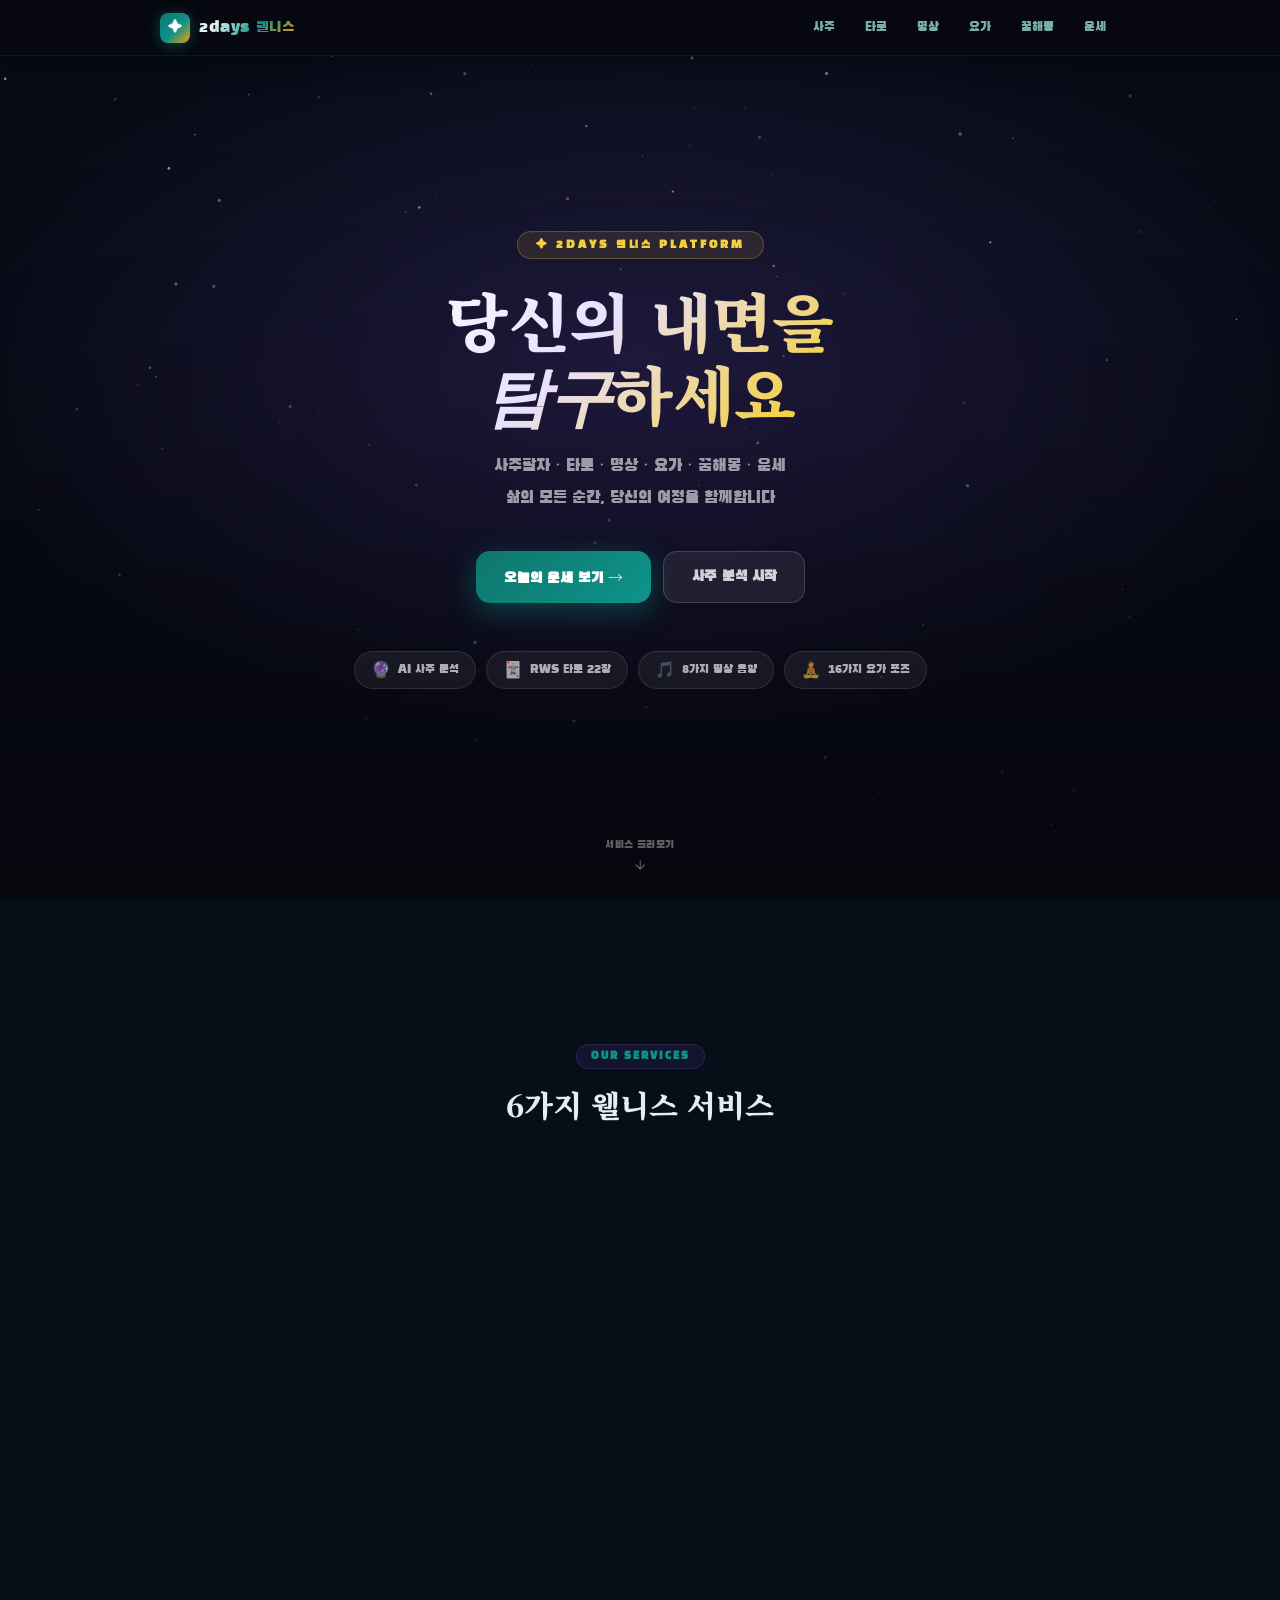
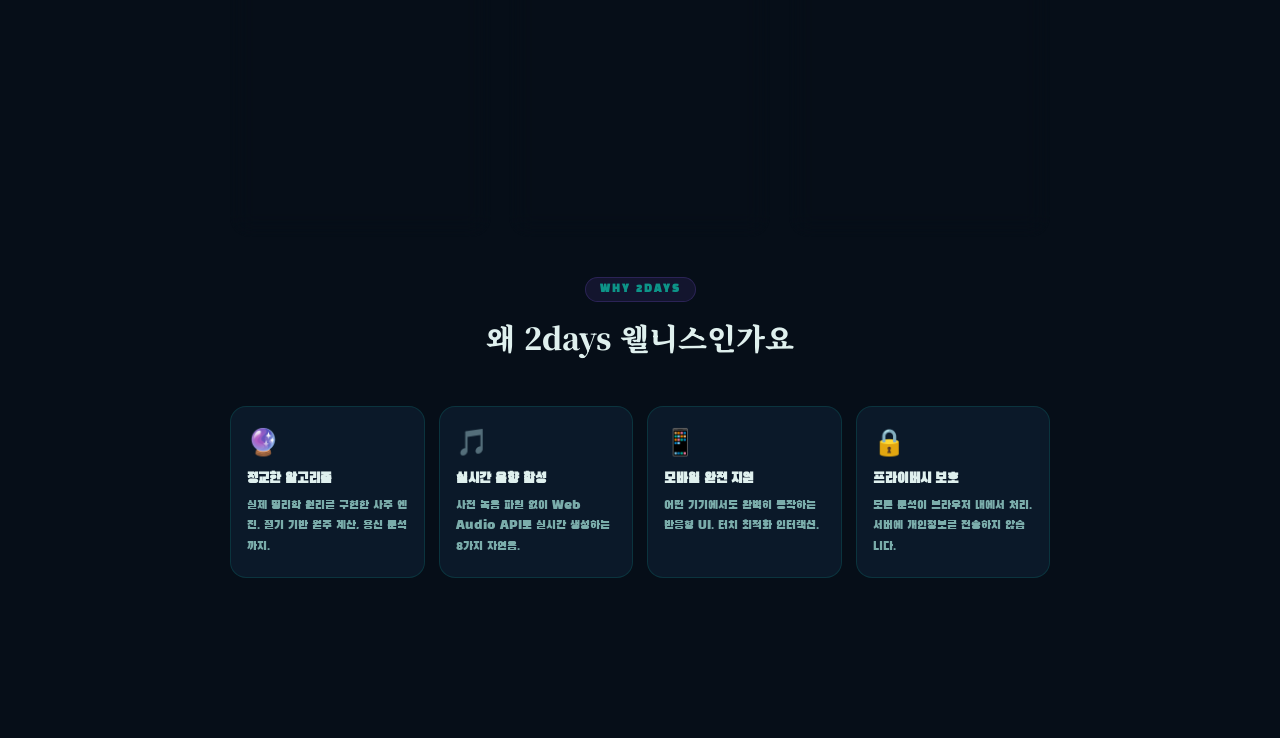
==== commit d2dadb3f: "전면 리디자인: Black Han Sans 폰트·테일 팔레트·기능 개선 [폰트 전면 교체] - Nanum Myeongjo(명조) → Black Han Sans (각지고 굵고 정자 " ====
--- a/index.html
+++ b/index.html
@@ -8,7 +8,7 @@
   <title>2days 웰니스 — 사주·타로·명상·요가·꿈해몽·운세</title>
   <link rel="preconnect" href="https://fonts.googleapis.com" />
   <link rel="preconnect" href="https://fonts.gstatic.com" crossorigin />
-  <link href="https://fonts.googleapis.com/css2?family=Noto+Serif+KR:wght@400;600;700;900&family=Nanum+Myeongjo:wght@400;700&family=Cinzel:wght@400;600;700&family=Playfair+Display:ital,wght@0,700;0,900;1,700&display=swap" rel="stylesheet" />
+  <link href="https://fonts.googleapis.com/css2?family=Black+Han+Sans&family=Noto+Serif+KR:wght@400;600;700;900&family=Noto+Sans+KR:wght@400;500;700&family=Cinzel:wght@500;700&family=Playfair+Display:ital,wght@0,700;1,700&display=swap" rel="stylesheet" />
   <link rel="stylesheet" href="style.css" />
   <style>
     /* ── Index-specific overrides ── */
@@ -73,20 +73,20 @@
       margin-bottom: 48px;
     }
     .hub-cta-primary {
-      background: linear-gradient(135deg, #7c3aed, #a855f7);
+      background: linear-gradient(135deg, #0f766e, #0d9488);
       color: #fff; border: none; border-radius: 14px;
       padding: 15px 28px; font-size: 15px; font-weight: 700;
-      font-family: 'Nanum Myeongjo', 'Noto Serif KR', serif;
+      font-family: 'Black Han Sans', 'Noto Serif KR', serif;
       cursor: pointer; text-decoration: none;
-      box-shadow: 0 8px 30px rgba(139,92,246,0.4);
+      box-shadow: 0 8px 30px rgba(13,148,136,0.4);
       transition: all .2s;
     }
-    .hub-cta-primary:hover { transform: translateY(-2px); box-shadow: 0 12px 40px rgba(139,92,246,0.5); }
+    .hub-cta-primary:hover { transform: translateY(-2px); box-shadow: 0 12px 40px rgba(13,148,136,0.5); }
     .hub-cta-secondary {
       background: rgba(255,255,255,0.07); border: 1px solid rgba(255,255,255,0.15);
       color: rgba(255,255,255,0.8); border-radius: 14px;
       padding: 15px 28px; font-size: 15px; font-weight: 600;
-      font-family: 'Nanum Myeongjo', 'Noto Serif KR', serif;
+      font-family: 'Black Han Sans', 'Noto Serif KR', serif;
       cursor: pointer; text-decoration: none;
       transition: all .2s;
     }
@@ -295,7 +295,7 @@
 
         <a href="tarot.html" class="svc-card" style="--svc-c:#a855f7;--svc-glow:rgba(168,85,247,0.15)">
           <div class="svc-shimmer"></div>
-          <img class="svc-card-img" src="https://images.unsplash.com/photo-1572466673851-3d77a0c61b0c?w=600&q=70" alt="타로" loading="lazy" />
+          <img class="svc-card-img" src="https://images.unsplash.com/photo-1578662996442-48f60103fc96?w=600&q=70" alt="타로" loading="lazy" onerror="this.onerror=null;this.src='https://images.unsplash.com/photo-1518241353330-0f7941c2d9b5?w=600&q=70'" />
           <div class="svc-icon-wrap" style="background:rgba(168,85,247,0.1);color:#a855f7;box-shadow:0 0 20px rgba(168,85,247,0.2)">🃏</div>
           <div class="svc-body">
             <h2 class="svc-name">타로 리딩</h2>
--- a/style.css
+++ b/style.css
@@ -1,44 +1,45 @@
 /* ======================================================
-   AI Wellness — Dark Mystical UI  v2.0
+   AI Wellness — Dark Mystical UI  v3.0
    ====================================================== */
-@import url('https://fonts.googleapis.com/css2?family=Noto+Serif+KR:wght@400;600;700;900&family=Nanum+Myeongjo:wght@400;700&family=Cinzel:wght@400;600;700&display=swap');
+@import url('https://fonts.googleapis.com/css2?family=Black+Han+Sans&family=Noto+Serif+KR:wght@400;600;700;900&family=Noto+Sans+KR:wght@400;500;700&family=Cinzel:wght@500;700&display=swap');
 
 /* ── Variables ── */
 :root {
-  --bg:        #07070f;
-  --bg-card:   #0f0f1a;
-  --bg-card2:  #161625;
-  --bg-hover:  #1e1e30;
-  --border:    rgba(139,92,246,0.18);
-  --border-hi: rgba(139,92,246,0.35);
-  --txt:       #e8e0ff;
-  --txt-muted: #9590b8;
-  --txt-dim:   #4e4a6a;
-  --accent:    #8b5cf6;
-  --accent-dim:rgba(139,92,246,0.15);
-  --gold:      #f4d03f;
-  --gold-dim:  rgba(244,208,63,0.15);
-  /* five element colors — vivid for dark bg */
+  --bg:        #060e18;
+  --bg-card:   #0b1929;
+  --bg-card2:  #102135;
+  --bg-hover:  #163048;
+  --border:    rgba(13,148,136,0.22);
+  --border-hi: rgba(13,148,136,0.5);
+  --txt:       #dff0ee;
+  --txt-muted: #7aacaa;
+  --txt-dim:   #3a6060;
+  --accent:    #0d9488;
+  --accent-dim:rgba(13,148,136,0.13);
+  --gold:      #f59e0b;
+  --gold-dim:  rgba(245,158,11,0.13);
+  /* five element colors */
   --wood:  #34d399;
-  --fire:  #f87171;
+  --fire:  #fb7185;
   --earth: #fbbf24;
   --metal: #94a3b8;
-  --water: #60a5fa;
+  --water: #38bdf8;
   /* pillar glow */
-  --wood-glow:  rgba(52,211,153,0.2);
-  --fire-glow:  rgba(248,113,113,0.2);
-  --earth-glow: rgba(251,191,36,0.2);
-  --metal-glow: rgba(148,163,184,0.2);
-  --water-glow: rgba(96,165,250,0.2);
+  --wood-glow:  rgba(52,211,153,0.22);
+  --fire-glow:  rgba(251,113,133,0.22);
+  --earth-glow: rgba(251,191,36,0.22);
+  --metal-glow: rgba(148,163,184,0.22);
+  --water-glow: rgba(56,189,248,0.22);
 
   --r-sm:  8px;
   --r-md:  14px;
   --r-lg:  20px;
   --r-xl:  28px;
   --hdr:   56px;
-  --bnav:  64px; /* bottom nav height */
-  --font:  'Nanum Myeongjo', 'Noto Serif KR', 'Batang', serif;
-  --serif: 'Noto Serif KR', 'Batang', 'UnBatang', serif;
+  --bnav:  64px;
+  --font:  'Black Han Sans', 'Noto Serif KR', 'Batang', serif;
+  --sans:  'Noto Sans KR', -apple-system, sans-serif;
+  --serif: 'Noto Serif KR', 'Batang', serif;
   --ease:  cubic-bezier(0.4,0,0.2,1);
   --t:     0.22s;
 }
@@ -76,7 +77,7 @@
   background: rgba(7,7,15,0.88);
   backdrop-filter: blur(24px);
   -webkit-backdrop-filter: blur(24px);
-  border-bottom: 1px solid rgba(139,92,246,0.12);
+  border-bottom: 1px solid rgba(13,148,136,0.15);
   box-shadow: 0 1px 30px rgba(0,0,0,0.5);
 }
 .header-inner {
@@ -93,21 +94,22 @@
   gap: 9px;
 }
 .logo-sym {
-  width: 28px; height: 28px;
+  width: 30px; height: 30px;
   border-radius: 8px;
-  background: linear-gradient(135deg, #7c3aed 0%, #a855f7 50%, #f4d03f 100%);
+  background: linear-gradient(135deg, #0f766e 0%, #0d9488 55%, #f59e0b 100%);
   display: flex; align-items: center; justify-content: center;
-  font-size: 14px; line-height: 1;
+  font-size: 15px; line-height: 1;
   color: #fff;
   flex-shrink: 0;
-  box-shadow: 0 2px 12px rgba(168,85,247,0.4);
+  box-shadow: 0 2px 14px rgba(13,148,136,0.45);
+  font-family: 'Black Han Sans', serif;
 }
 .logo-text {
-  font-family: 'Cinzel', var(--serif);
-  font-size: 14px;
-  font-weight: 600;
-  letter-spacing: 0.08em;
-  background: linear-gradient(135deg, #e8e0ff 20%, #c084fc 60%, var(--gold) 100%);
+  font-family: 'Black Han Sans', var(--serif);
+  font-size: 15px;
+  font-weight: 400;
+  letter-spacing: 0.04em;
+  background: linear-gradient(135deg, #dff0ee 20%, #0d9488 60%, var(--gold) 100%);
   -webkit-background-clip: text;
   -webkit-text-fill-color: transparent;
   background-clip: text;
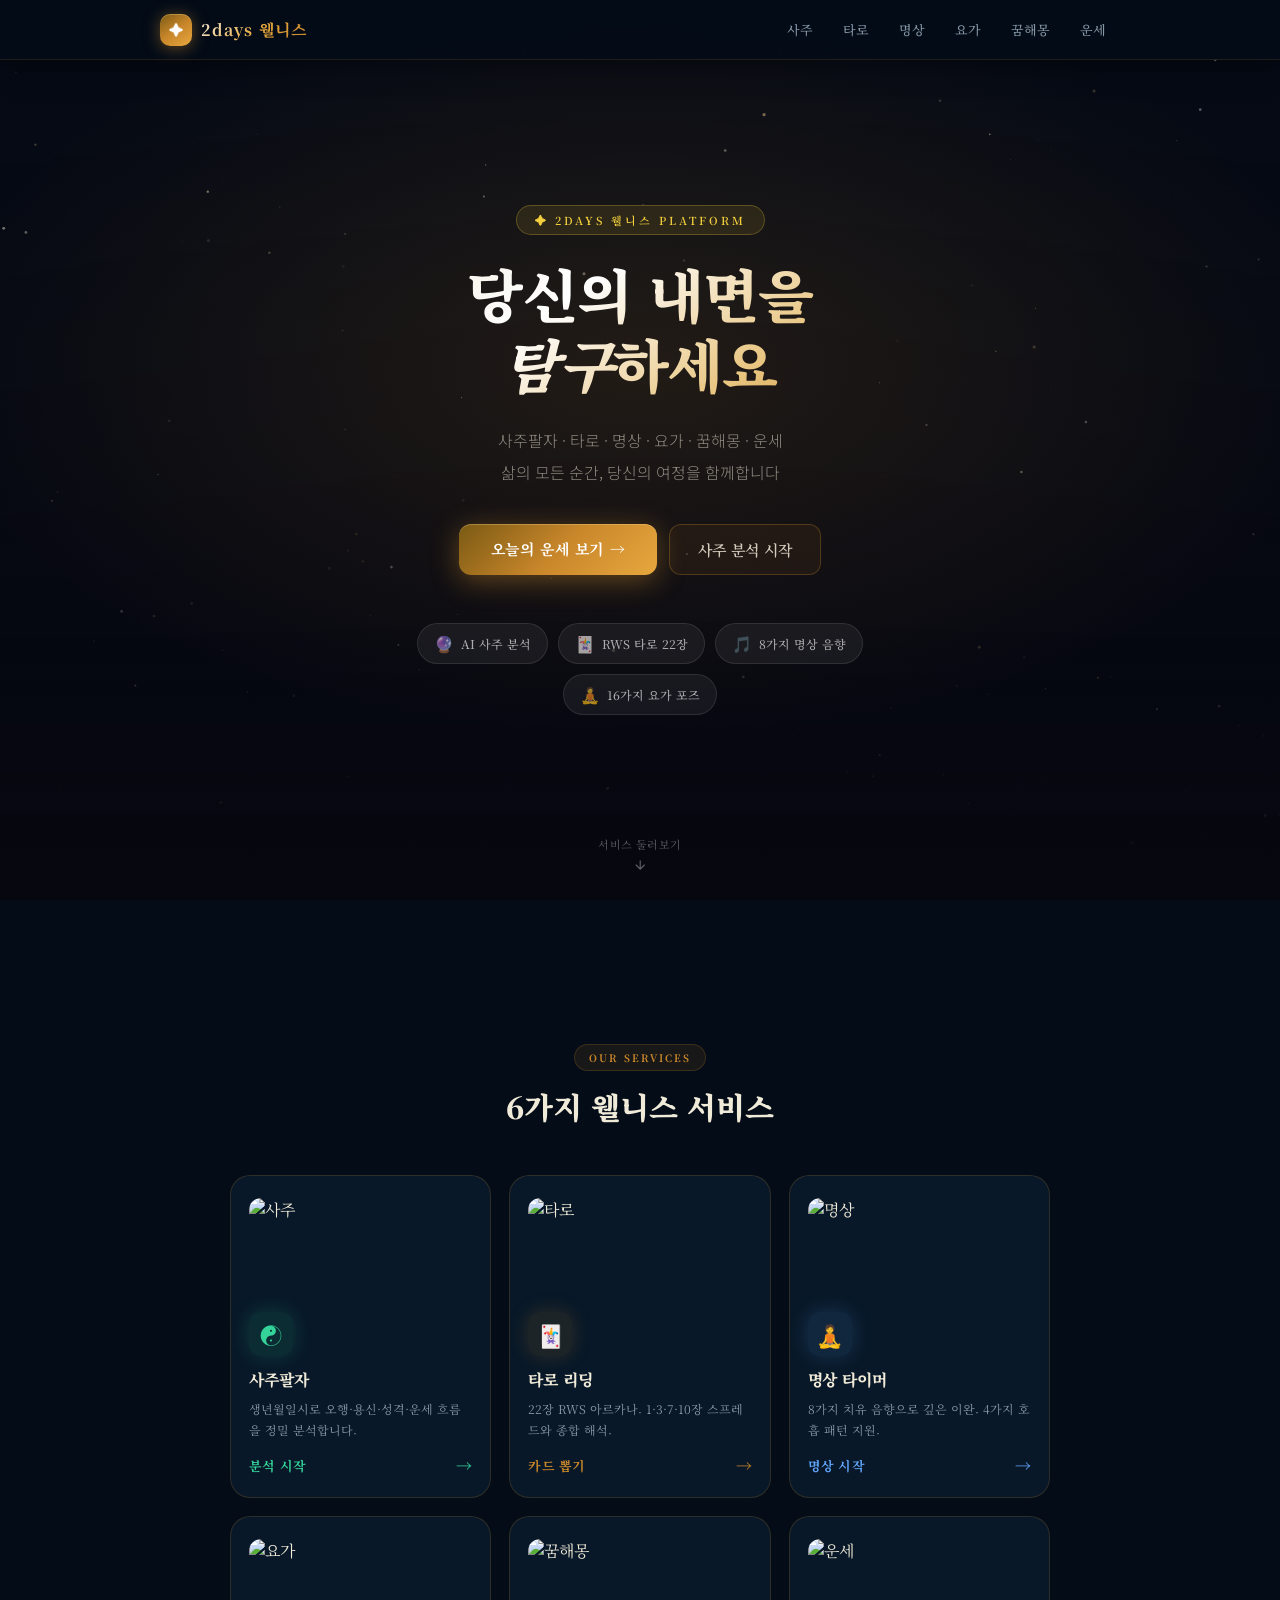
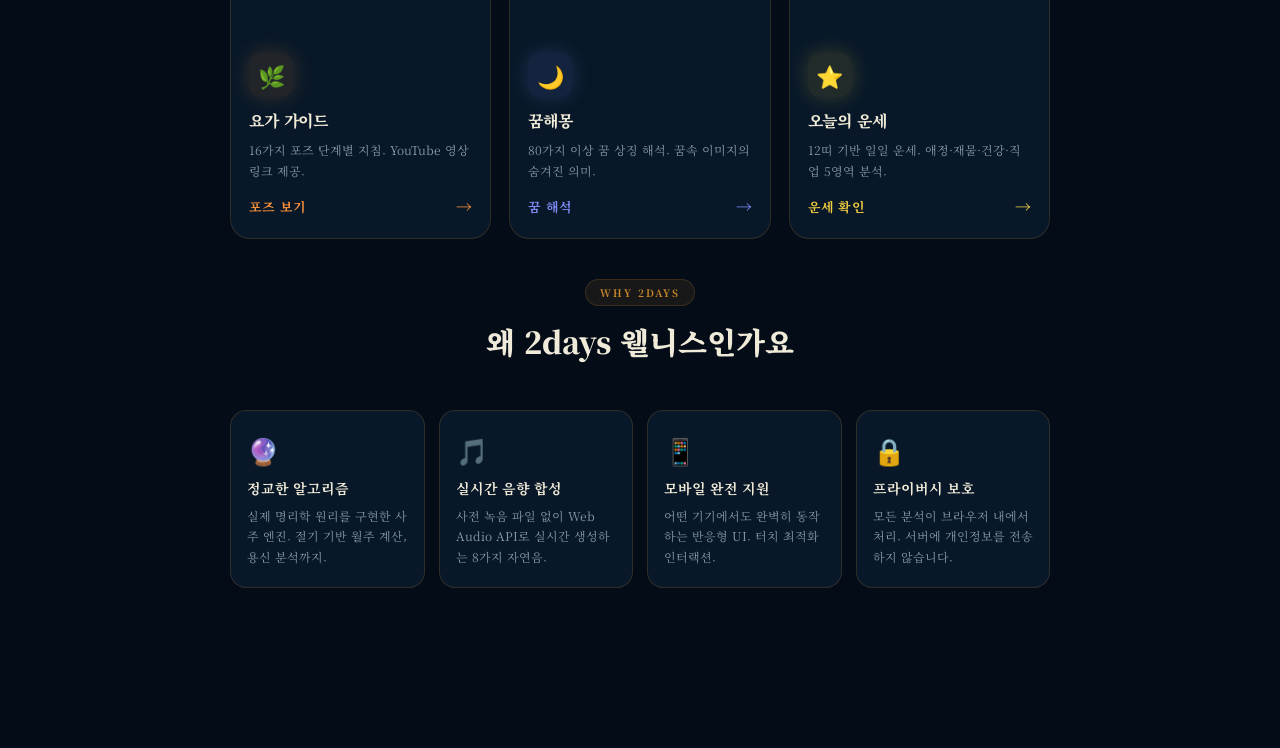
==== commit 0e66bcf8: "프리미엄 상용화 수준 전면 리디자인 v4.0 [디자인 시스템 완전 재구성] - 배경: #040c18 (딥 네이비) × 안티크 골드 #c8862a 팔레트 - 모든 보라/청록 색상 완" ====
--- a/index.html
+++ b/index.html
@@ -8,7 +8,7 @@
   <title>2days 웰니스 — 사주·타로·명상·요가·꿈해몽·운세</title>
   <link rel="preconnect" href="https://fonts.googleapis.com" />
   <link rel="preconnect" href="https://fonts.gstatic.com" crossorigin />
-  <link href="https://fonts.googleapis.com/css2?family=Black+Han+Sans&family=Noto+Serif+KR:wght@400;600;700;900&family=Noto+Sans+KR:wght@400;500;700&family=Cinzel:wght@500;700&family=Playfair+Display:ital,wght@0,700;1,700&display=swap" rel="stylesheet" />
+  <link href="https://fonts.googleapis.com/css2?family=Noto+Serif+KR:wght@300;400;600;700;900&family=Noto+Sans+KR:wght@300;400;500;700&family=Cinzel:wght@400;600;700&family=Cinzel:wght@500;700&family=Playfair+Display:ital,wght@0,700;1,700&display=swap" rel="stylesheet" />
   <link rel="stylesheet" href="style.css" />
   <style>
     /* ── Index-specific overrides ── */
@@ -30,7 +30,7 @@
     }
     .hub-hero-overlay {
       position: absolute; inset: 0;
-      background: radial-gradient(ellipse 80% 60% at 50% 40%, rgba(139,92,246,0.18) 0%, transparent 70%),
+      background: radial-gradient(ellipse 80% 60% at 50% 40%, rgba(200,134,42,0.15) 0%, transparent 70%),
                   linear-gradient(to bottom, rgba(7,7,15,0.3) 0%, rgba(7,7,15,0.75) 70%, rgba(7,7,15,1) 100%);
     }
     .hub-hero-content { position: relative; z-index: 2; max-width: 600px; }
@@ -46,26 +46,28 @@
 
     .hub-title {
       font-family: 'Noto Serif KR', serif;
-      font-size: clamp(36px, 8vw, 64px);
+      font-size: clamp(32px, 7vw, 58px);
       font-weight: 900;
-      line-height: 1.15;
-      letter-spacing: -0.01em;
-      margin-bottom: 20px;
-      background: linear-gradient(135deg, #fff 0%, #e8e0ff 40%, #f4d03f 80%);
+      line-height: 1.2;
+      letter-spacing: -0.02em;
+      margin-bottom: 18px;
+      background: linear-gradient(145deg, #f0ead8 0%, #fff 35%, #e8c580 70%, #c8862a 100%);
       -webkit-background-clip: text;
       -webkit-text-fill-color: transparent;
       background-clip: text;
     }
     .hub-title em {
       font-style: italic;
-      font-family: 'Playfair Display', serif;
+      font-family: 'Cinzel', 'Noto Serif KR', serif;
     }
 
     .hub-sub {
-      font-size: clamp(14px, 2.5vw, 17px);
-      color: rgba(255,255,255,0.58);
-      line-height: 1.9;
+      font-family: 'Noto Sans KR', sans-serif;
+      font-size: clamp(13px, 2.2vw, 16px);
+      color: rgba(240,234,216,0.55);
+      line-height: 2;
       margin-bottom: 36px;
+      font-weight: 300;
     }
 
     .hub-cta-row {
@@ -73,24 +75,31 @@
       margin-bottom: 48px;
     }
     .hub-cta-primary {
-      background: linear-gradient(135deg, #0f766e, #0d9488);
-      color: #fff; border: none; border-radius: 14px;
-      padding: 15px 28px; font-size: 15px; font-weight: 700;
-      font-family: 'Black Han Sans', 'Noto Serif KR', serif;
+      background: linear-gradient(135deg, #7a5a14 0%, #c8862a 50%, #e8a83e 100%);
+      color: #fff; border: none; border-radius: 12px;
+      padding: 14px 32px; font-size: 15px; font-weight: 700;
+      font-family: 'Noto Serif KR', serif; letter-spacing: 0.04em;
       cursor: pointer; text-decoration: none;
-      box-shadow: 0 8px 30px rgba(13,148,136,0.4);
-      transition: all .2s;
-    }
-    .hub-cta-primary:hover { transform: translateY(-2px); box-shadow: 0 12px 40px rgba(13,148,136,0.5); }
+      box-shadow: 0 6px 28px rgba(200,134,42,0.45), 0 1px 0 rgba(255,220,150,0.3) inset;
+      transition: all .2s var(--ease);
+    }
+    .hub-cta-primary:hover {
+      transform: translateY(-3px);
+      box-shadow: 0 12px 40px rgba(200,134,42,0.55), 0 1px 0 rgba(255,220,150,0.3) inset;
+    }
     .hub-cta-secondary {
-      background: rgba(255,255,255,0.07); border: 1px solid rgba(255,255,255,0.15);
-      color: rgba(255,255,255,0.8); border-radius: 14px;
-      padding: 15px 28px; font-size: 15px; font-weight: 600;
-      font-family: 'Black Han Sans', 'Noto Serif KR', serif;
+      background: rgba(200,134,42,0.08);
+      border: 1px solid rgba(200,134,42,0.3);
+      color: rgba(240,234,216,0.85); border-radius: 12px;
+      padding: 14px 28px; font-size: 15px; font-weight: 600;
+      font-family: 'Noto Serif KR', serif;
       cursor: pointer; text-decoration: none;
       transition: all .2s;
     }
-    .hub-cta-secondary:hover { background: rgba(255,255,255,0.12); }
+    .hub-cta-secondary:hover {
+      background: rgba(200,134,42,0.15);
+      border-color: rgba(200,134,42,0.5);
+    }
 
     /* Floating stat chips */
     .hub-stats-row {
@@ -119,7 +128,7 @@
       display: inline-block;
       font-size: 10px; letter-spacing: 2px; text-transform: uppercase;
       color: var(--accent); font-weight: 700;
-      background: rgba(139,92,246,0.1); border: 1px solid rgba(139,92,246,0.2);
+      background: rgba(200,134,42,0.1); border: 1px solid rgba(200,134,42,0.2);
       padding: 5px 14px; border-radius: 999px; margin-bottom: 14px;
     }
     .hub-section-title {
@@ -151,7 +160,7 @@
     .svc-card:hover {
       transform: translateY(-4px);
       border-color: var(--svc-c, var(--border-hi));
-      box-shadow: 0 12px 40px var(--svc-glow, rgba(139,92,246,0.15));
+      box-shadow: 0 12px 40px var(--svc-glow, rgba(200,134,42,0.15));
     }
     .svc-card-img {
       width: 100%; height: 100px; object-fit: cover;
@@ -293,16 +302,16 @@
           </div>
         </a>
 
-        <a href="tarot.html" class="svc-card" style="--svc-c:#a855f7;--svc-glow:rgba(168,85,247,0.15)">
+        <a href="tarot.html" class="svc-card" style="--svc-c:#c8862a;--svc-glow:rgba(200,134,42,0.15)">
           <div class="svc-shimmer"></div>
           <img class="svc-card-img" src="https://images.unsplash.com/photo-1578662996442-48f60103fc96?w=600&q=70" alt="타로" loading="lazy" onerror="this.onerror=null;this.src='https://images.unsplash.com/photo-1518241353330-0f7941c2d9b5?w=600&q=70'" />
-          <div class="svc-icon-wrap" style="background:rgba(168,85,247,0.1);color:#a855f7;box-shadow:0 0 20px rgba(168,85,247,0.2)">🃏</div>
+          <div class="svc-icon-wrap" style="background:rgba(200,134,42,0.1);color:#c8862a;box-shadow:0 0 20px rgba(200,134,42,0.2)">🃏</div>
           <div class="svc-body">
             <h2 class="svc-name">타로 리딩</h2>
             <p class="svc-desc">22장 RWS 아르카나. 1·3·7·10장 스프레드와 종합 해석.</p>
             <div class="svc-cta-row">
-              <span class="svc-cta" style="color:#a855f7">카드 뽑기</span>
-              <span class="svc-arrow" style="color:#a855f7">→</span>
+              <span class="svc-cta" style="color:#c8862a">카드 뽑기</span>
+              <span class="svc-arrow" style="color:#c8862a">→</span>
             </div>
           </div>
         </a>
--- a/style.css
+++ b/style.css
@@ -1,45 +1,55 @@
 /* ======================================================
-   AI Wellness — Dark Mystical UI  v3.0
+   2days 웰니스 — Premium Mystical UI  v4.0
+   Deep Navy × Antique Gold
    ====================================================== */
-@import url('https://fonts.googleapis.com/css2?family=Black+Han+Sans&family=Noto+Serif+KR:wght@400;600;700;900&family=Noto+Sans+KR:wght@400;500;700&family=Cinzel:wght@500;700&display=swap');
-
-/* ── Variables ── */
+@import url('https://fonts.googleapis.com/css2?family=Noto+Serif+KR:wght@300;400;600;700;900&family=Noto+Sans+KR:wght@300;400;500;700&family=Cinzel:wght@400;600;700&display=swap');
+
+/* ── Design Tokens ── */
 :root {
-  --bg:        #060e18;
-  --bg-card:   #0b1929;
-  --bg-card2:  #102135;
-  --bg-hover:  #163048;
-  --border:    rgba(13,148,136,0.22);
-  --border-hi: rgba(13,148,136,0.5);
-  --txt:       #dff0ee;
-  --txt-muted: #7aacaa;
-  --txt-dim:   #3a6060;
-  --accent:    #0d9488;
-  --accent-dim:rgba(13,148,136,0.13);
-  --gold:      #f59e0b;
-  --gold-dim:  rgba(245,158,11,0.13);
-  /* five element colors */
-  --wood:  #34d399;
-  --fire:  #fb7185;
-  --earth: #fbbf24;
+  --bg:        #040c18;
+  --bg-card:   #081828;
+  --bg-card2:  #0d2340;
+  --bg-hover:  #122d4e;
+
+  --accent:    #c8862a;
+  --accent-hi: #e8a83e;
+  --accent-dim:rgba(200,134,42,0.12);
+
+  --gold:      #c8862a;
+  --gold-hi:   #e8a83e;
+  --gold-dim:  rgba(200,134,42,0.12);
+
+  --border:    rgba(200,134,42,0.2);
+  --border-hi: rgba(200,134,42,0.48);
+
+  --txt:       #f0ead8;
+  --txt-muted: #8899a8;
+  --txt-dim:   #2e4560;
+
+  --wood:  #22c55e;
+  --fire:  #fb923c;
+  --earth: #eab308;
   --metal: #94a3b8;
   --water: #38bdf8;
-  /* pillar glow */
-  --wood-glow:  rgba(52,211,153,0.22);
-  --fire-glow:  rgba(251,113,133,0.22);
-  --earth-glow: rgba(251,191,36,0.22);
-  --metal-glow: rgba(148,163,184,0.22);
-  --water-glow: rgba(56,189,248,0.22);
+
+  --wood-glow:  rgba(34,197,94,0.25);
+  --fire-glow:  rgba(251,146,60,0.25);
+  --earth-glow: rgba(234,179,8,0.25);
+  --metal-glow: rgba(148,163,184,0.25);
+  --water-glow: rgba(56,189,248,0.25);
 
   --r-sm:  8px;
   --r-md:  14px;
   --r-lg:  20px;
   --r-xl:  28px;
-  --hdr:   56px;
-  --bnav:  64px;
-  --font:  'Black Han Sans', 'Noto Serif KR', 'Batang', serif;
-  --sans:  'Noto Sans KR', -apple-system, sans-serif;
-  --serif: 'Noto Serif KR', 'Batang', serif;
+  --hdr:   60px;
+  --bnav:  68px;
+
+  --font:   'Noto Serif KR', 'Batang', serif;
+  --sans:   'Noto Sans KR', -apple-system, sans-serif;
+  --serif:  'Noto Serif KR', 'Batang', serif;
+  --display:'Cinzel', serif;
+
   --ease:  cubic-bezier(0.4,0,0.2,1);
   --t:     0.22s;
 }
@@ -74,10 +84,10 @@
   top:0; left:0; right:0;
   z-index: 100;
   height: var(--hdr);
-  background: rgba(7,7,15,0.88);
+  background: rgba(4,12,24,0.88);
   backdrop-filter: blur(24px);
   -webkit-backdrop-filter: blur(24px);
-  border-bottom: 1px solid rgba(13,148,136,0.15);
+  border-bottom: 1px solid rgba(200,134,42,0.15);
   box-shadow: 0 1px 30px rgba(0,0,0,0.5);
 }
 .header-inner {
@@ -94,22 +104,21 @@
   gap: 9px;
 }
 .logo-sym {
-  width: 30px; height: 30px;
-  border-radius: 8px;
-  background: linear-gradient(135deg, #0f766e 0%, #0d9488 55%, #f59e0b 100%);
+  width: 32px; height: 32px;
+  border-radius: 10px;
+  background: linear-gradient(145deg, #7a5a14 0%, #c8862a 50%, #e8a83e 100%);
   display: flex; align-items: center; justify-content: center;
   font-size: 15px; line-height: 1;
-  color: #fff;
-  flex-shrink: 0;
-  box-shadow: 0 2px 14px rgba(13,148,136,0.45);
-  font-family: 'Black Han Sans', serif;
+  color: #fff; flex-shrink: 0;
+  box-shadow: 0 2px 16px rgba(200,134,42,0.5), 0 1px 0 rgba(255,220,150,0.3) inset;
+  font-family: var(--serif);
 }
 .logo-text {
-  font-family: 'Black Han Sans', var(--serif);
-  font-size: 15px;
-  font-weight: 400;
-  letter-spacing: 0.04em;
-  background: linear-gradient(135deg, #dff0ee 20%, #0d9488 60%, var(--gold) 100%);
+  font-family: var(--serif);
+  font-size: 16px;
+  font-weight: 700;
+  letter-spacing: 0.06em;
+  background: linear-gradient(135deg, #f0ead8 0%, #e8a83e 55%, #c8862a 100%);
   -webkit-background-clip: text;
   -webkit-text-fill-color: transparent;
   background-clip: text;
@@ -205,7 +214,7 @@
 .text-inp::placeholder { color: var(--txt-dim); }
 .text-inp:focus {
   border-color: var(--accent);
-  box-shadow: 0 0 0 3px rgba(139,92,246,0.15);
+  box-shadow: 0 0 0 3px rgba(200,134,42,0.15);
 }
 
 /* Toggle Buttons */
@@ -298,31 +307,32 @@
   align-items: center;
   justify-content: center;
   gap: 8px;
-  padding: 16px;
-  border-radius: var(--r-lg);
-  background: linear-gradient(135deg, #7c3aed, #8b5cf6);
-  color: #ffffff;
-  font-size: 15px;
-  font-weight: 700;
-  font-family: var(--font);
+  padding: 17px;
+  border-radius: var(--r-md);
+  background: linear-gradient(135deg, #7a5a14 0%, #c8862a 50%, #e8a83e 100%);
+  color: #fff;
+  font-size: 16px;
+  font-weight: 700;
+  font-family: var(--serif);
+  letter-spacing: 0.05em;
   transition: transform var(--t) var(--ease), box-shadow var(--t) var(--ease), opacity var(--t);
-  box-shadow: 0 4px 24px rgba(139,92,246,0.45);
-  margin-top: 4px;
+  box-shadow: 0 6px 28px rgba(200,134,42,0.5), 0 1px 0 rgba(255,220,150,0.35) inset;
+  margin-top: 8px;
 }
 .analyze-btn:hover {
-  transform: translateY(-2px);
-  box-shadow: 0 8px 32px rgba(139,92,246,0.6);
+  transform: translateY(-3px);
+  box-shadow: 0 12px 36px rgba(200,134,42,0.6), 0 1px 0 rgba(255,220,150,0.35) inset;
 }
 .analyze-btn:active { transform: translateY(0); }
-.analyze-btn:disabled { opacity: 0.55; cursor: not-allowed; transform: none; }
+.analyze-btn:disabled { opacity: 0.5; cursor: not-allowed; transform: none; }
 
 /* Tooltip */
 .tooltip {
   position: fixed;
   z-index: 999;
-  background: #1a1a2e;
-  color: #e8e0ff;
-  border: 1px solid rgba(139,92,246,0.3);
+  background: #0d2340;
+  color: #f0ead8;
+  border: 1px solid rgba(200,134,42,0.3);
   border-radius: var(--r-sm);
   padding: 8px 12px;
   font-size: 12px;
@@ -1199,13 +1209,13 @@
 }
 .orb-1 {
   width: 700px; height: 700px;
-  background: radial-gradient(circle, rgba(139,92,246,0.18) 0%, transparent 70%);
+  background: radial-gradient(circle, rgba(200,134,42,0.18) 0%, transparent 70%);
   top: -250px; left: -200px;
   animation-delay: 0s;
 }
 .orb-2 {
   width: 600px; height: 600px;
-  background: radial-gradient(circle, rgba(168,85,247,0.14) 0%, transparent 70%);
+  background: radial-gradient(circle, rgba(200,134,42,0.14) 0%, transparent 70%);
   top: 20%; right: -150px;
   animation-delay: -4s;
 }
@@ -1266,11 +1276,11 @@
   gap: 8px;
   padding: 6px 18px;
   border-radius: 999px;
-  background: rgba(139,92,246,0.12);
-  border: 1px solid rgba(139,92,246,0.35);
+  background: rgba(200,134,42,0.12);
+  border: 1px solid rgba(200,134,42,0.35);
   font-size: 11px;
   font-weight: 700;
-  color: #c4b5fd;
+  color: #e8a83e;
   letter-spacing: 0.12em;
   text-transform: uppercase;
   margin-bottom: 28px;
@@ -1281,7 +1291,7 @@
   font-weight: 900;
   line-height: 1.15;
   margin-bottom: 22px;
-  background: linear-gradient(135deg, #e8e0ff 0%, #c4b5fd 30%, #8b5cf6 55%, #f4d03f 100%);
+  background: linear-gradient(135deg, #f0ead8 0%, #e8a83e 30%, #c8862a 55%, #f4d03f 100%);
   background-size: 300% 300%;
   -webkit-background-clip: text;
   -webkit-text-fill-color: transparent;
@@ -1449,7 +1459,7 @@
 /* ════════════════════════════
    TAROT PAGE
 ════════════════════════════ */
-.tarot-page { --tarot-accent: #a855f7; }
+.tarot-page { --tarot-accent: #c8862a; }
 .tarot-page body { background: var(--bg); }
 
 .tarot-intro {
@@ -1462,11 +1472,11 @@
   gap: 8px;
   padding: 5px 16px;
   border-radius: 999px;
-  background: rgba(168,85,247,0.1);
-  border: 1px solid rgba(168,85,247,0.25);
+  background: rgba(200,134,42,0.1);
+  border: 1px solid rgba(200,134,42,0.25);
   font-size: 11px;
   font-weight: 700;
-  color: #c084fc;
+  color: #e8a83e;
   letter-spacing: 0.1em;
   text-transform: uppercase;
   margin-bottom: 20px;
@@ -1476,7 +1486,7 @@
   font-size: clamp(26px, 6vw, 36px);
   font-weight: 900;
   margin-bottom: 8px;
-  background: linear-gradient(135deg, #7c3aed 20%, #c084fc 80%);
+  background: linear-gradient(135deg, #8b6914 20%, #e8a83e 80%);
   -webkit-background-clip: text;
   -webkit-text-fill-color: transparent;
   background-clip: text;
@@ -1501,9 +1511,9 @@
   transition: all var(--t);
 }
 .spread-btn.active {
-  background: rgba(168,85,247,0.15);
-  border-color: #a855f7;
-  color: #c084fc;
+  background: rgba(200,134,42,0.15);
+  border-color: #c8862a;
+  color: #e8a83e;
 }
 
 /* Question area */
@@ -1527,25 +1537,25 @@
 }
 .tarot-question-input::placeholder { color: var(--txt-dim); }
 .tarot-question-input:focus {
-  border-color: #a855f7;
-  box-shadow: 0 0 0 3px rgba(168,85,247,0.12);
+  border-color: #c8862a;
+  box-shadow: 0 0 0 3px rgba(200,134,42,0.12);
 }
 .tarot-draw-btn {
   width: 100%;
   padding: 15px;
   border-radius: var(--r-lg);
-  background: #a855f7;
+  background: #c8862a;
   color: #fff;
   font-size: 15px;
   font-weight: 700;
   font-family: var(--font);
   margin-top: 12px;
   transition: transform var(--t), box-shadow var(--t), opacity var(--t);
-  box-shadow: 0 4px 24px rgba(168,85,247,0.3);
+  box-shadow: 0 4px 24px rgba(200,134,42,0.3);
 }
 .tarot-draw-btn:hover {
   transform: translateY(-2px);
-  box-shadow: 0 8px 32px rgba(168,85,247,0.4);
+  box-shadow: 0 8px 32px rgba(200,134,42,0.4);
 }
 .tarot-draw-btn:disabled { opacity: 0.5; cursor: not-allowed; transform: none; }
 
@@ -1571,7 +1581,7 @@
   height: 200px;
   border-radius: 12px;
   background: linear-gradient(135deg, #1a0533 0%, #2d1066 50%, #1a0533 100%);
-  border: 1px solid rgba(168,85,247,0.3);
+  border: 1px solid rgba(200,134,42,0.3);
   display: flex;
   align-items: center;
   justify-content: center;
@@ -1635,13 +1645,13 @@
 }
 .tarot-card-back-face {
   background: linear-gradient(135deg, #1a0533 0%, #2d1066 50%, #1a0533 100%);
-  border: 1px solid rgba(168,85,247,0.3);
+  border: 1px solid rgba(200,134,42,0.3);
   font-size: 40px;
 }
 .tarot-back-pattern {
   position: absolute;
   inset: 6px;
-  border: 1px solid rgba(168,85,247,0.2);
+  border: 1px solid rgba(200,134,42,0.2);
   border-radius: 8px;
   display: flex;
   align-items: center;
@@ -1732,9 +1742,9 @@
   font-weight: 500;
   padding: 4px 10px;
   border-radius: 999px;
-  background: rgba(168,85,247,0.12);
-  border: 1px solid rgba(168,85,247,0.3);
-  color: #c084fc;
+  background: rgba(200,134,42,0.12);
+  border: 1px solid rgba(200,134,42,0.3);
+  color: #e8a83e;
 }
 .cmi-keyword.reversed-kw {
   background: rgba(239,68,68,0.1);
@@ -1748,8 +1758,8 @@
   font-style: italic;
   margin: -4px 0 10px;
   padding: 6px 10px;
-  border-left: 2px solid rgba(168,85,247,0.35);
-  background: rgba(168,85,247,0.05);
+  border-left: 2px solid rgba(200,134,42,0.35);
+  background: rgba(200,134,42,0.05);
   border-radius: 0 4px 4px 0;
 }
 
@@ -1773,15 +1783,15 @@
   max-width: 560px;
   margin: 0 auto 16px;
   padding: 24px 20px;
-  background: linear-gradient(135deg, rgba(168,85,247,0.07) 0%, rgba(99,102,241,0.07) 100%);
-  border: 1px solid rgba(168,85,247,0.25);
+  background: linear-gradient(135deg, rgba(200,134,42,0.07) 0%, rgba(99,102,241,0.07) 100%);
+  border: 1px solid rgba(200,134,42,0.25);
   border-radius: var(--r-lg);
 }
 .overall-title {
   font-family: var(--serif);
   font-size: 16px;
   font-weight: 700;
-  color: #a855f7;
+  color: #c8862a;
   margin-bottom: 14px;
 }
 .overall-text {
@@ -1801,14 +1811,14 @@
   padding: 14px;
   border-radius: var(--r-lg);
   background: var(--bg-card);
-  border: 1px solid rgba(168,85,247,0.3);
-  color: #c084fc;
+  border: 1px solid rgba(200,134,42,0.3);
+  color: #e8a83e;
   font-size: 14px;
   font-weight: 600;
   font-family: var(--font);
   transition: background var(--t), border-color var(--t);
 }
-.tarot-again-btn:hover { background: rgba(168,85,247,0.1); border-color: #a855f7; }
+.tarot-again-btn:hover { background: rgba(200,134,42,0.1); border-color: #c8862a; }
 
 /* ════════════════════════════
    MEDITATION PAGE
@@ -2550,10 +2560,10 @@
   bottom: 0; left: 0; right: 0;
   z-index: 200;
   height: var(--bnav);
-  background: rgba(7,7,15,0.95);
+  background: rgba(4,12,24,0.95);
   backdrop-filter: blur(20px);
   -webkit-backdrop-filter: blur(20px);
-  border-top: 1px solid rgba(139,92,246,0.2);
+  border-top: 1px solid rgba(200,134,42,0.2);
   padding: 6px 4px 8px;
   display: none;
   align-items: center;
@@ -2576,7 +2586,7 @@
 .bn-item:hover, .bn-item.active {
   color: var(--accent);
 }
-.bn-item.active .bn-icon { filter: drop-shadow(0 0 6px rgba(139,92,246,0.6)); }
+.bn-item.active .bn-icon { filter: drop-shadow(0 0 6px rgba(200,134,42,0.6)); }
 .bn-icon { font-size: 20px; line-height: 1; }
 .bn-label { font-size: 10px; font-weight: 600; letter-spacing: 0.03em; }
 
@@ -2607,8 +2617,9 @@
 }
 .pn-link:hover { background: var(--bg-card2); color: var(--txt); }
 .pn-link.active {
-  background: rgba(139,92,246,0.15);
-  color: #c4b5fd;
+  background: rgba(200,134,42,0.14);
+  color: #e8a83e;
+  font-weight: 700;
 }
 
 /* ════════════════════════════════════════════
@@ -2733,8 +2744,8 @@
       45deg,
       transparent,
       transparent 4px,
-      rgba(139,92,246,0.06) 4px,
-      rgba(139,92,246,0.06) 8px
+      rgba(200,134,42,0.06) 4px,
+      rgba(200,134,42,0.06) 8px
     );
 }
 .card-back-center {
@@ -2782,7 +2793,7 @@
   transform: translateX(-50%);
   font-size: 18px;
   opacity: 0.25;
-  color: #8b5cf6;
+  color: #c8862a;
 }
 
 /* ════════════════════════════════════════════
@@ -3177,7 +3188,7 @@
 .fortune-bar-fill {
   height: 100%;
   border-radius: 999px;
-  background: linear-gradient(90deg, #8b5cf6, var(--gold));
+  background: linear-gradient(90deg, #c8862a, var(--gold));
   transition: width 0.8s var(--ease);
   width: 0;
 }
@@ -3216,7 +3227,7 @@
 .fortune-lucky-val { font-size: 15px; font-weight: 700; color: var(--txt); }
 /* Advice */
 .fortune-advice {
-  background: linear-gradient(135deg, rgba(244,208,63,0.08), rgba(139,92,246,0.06));
+  background: linear-gradient(135deg, rgba(244,208,63,0.08), rgba(200,134,42,0.06));
   border: 1px solid rgba(244,208,63,0.25);
   border-radius: var(--r-xl);
   padding: 24px 22px;
@@ -3256,7 +3267,7 @@
 .fwd-label { font-size: 10px; font-weight: 700; color: var(--txt-dim); }
 .fwd-score { font-size: 16px; font-weight: 900; color: var(--txt); }
 .fwd-bar { width: 4px; height: 24px; border-radius: 2px; background: var(--bg-hover); overflow: hidden; }
-.fwd-bar-inner { width: 100%; border-radius: 2px; background: linear-gradient(to top, #8b5cf6, var(--gold)); transition: height 0.6s var(--ease); }
+.fwd-bar-inner { width: 100%; border-radius: 2px; background: linear-gradient(to top, #c8862a, var(--gold)); transition: height 0.6s var(--ease); }
 
 /* ════════════════════════════════════════════
    HUB WHY SECTION
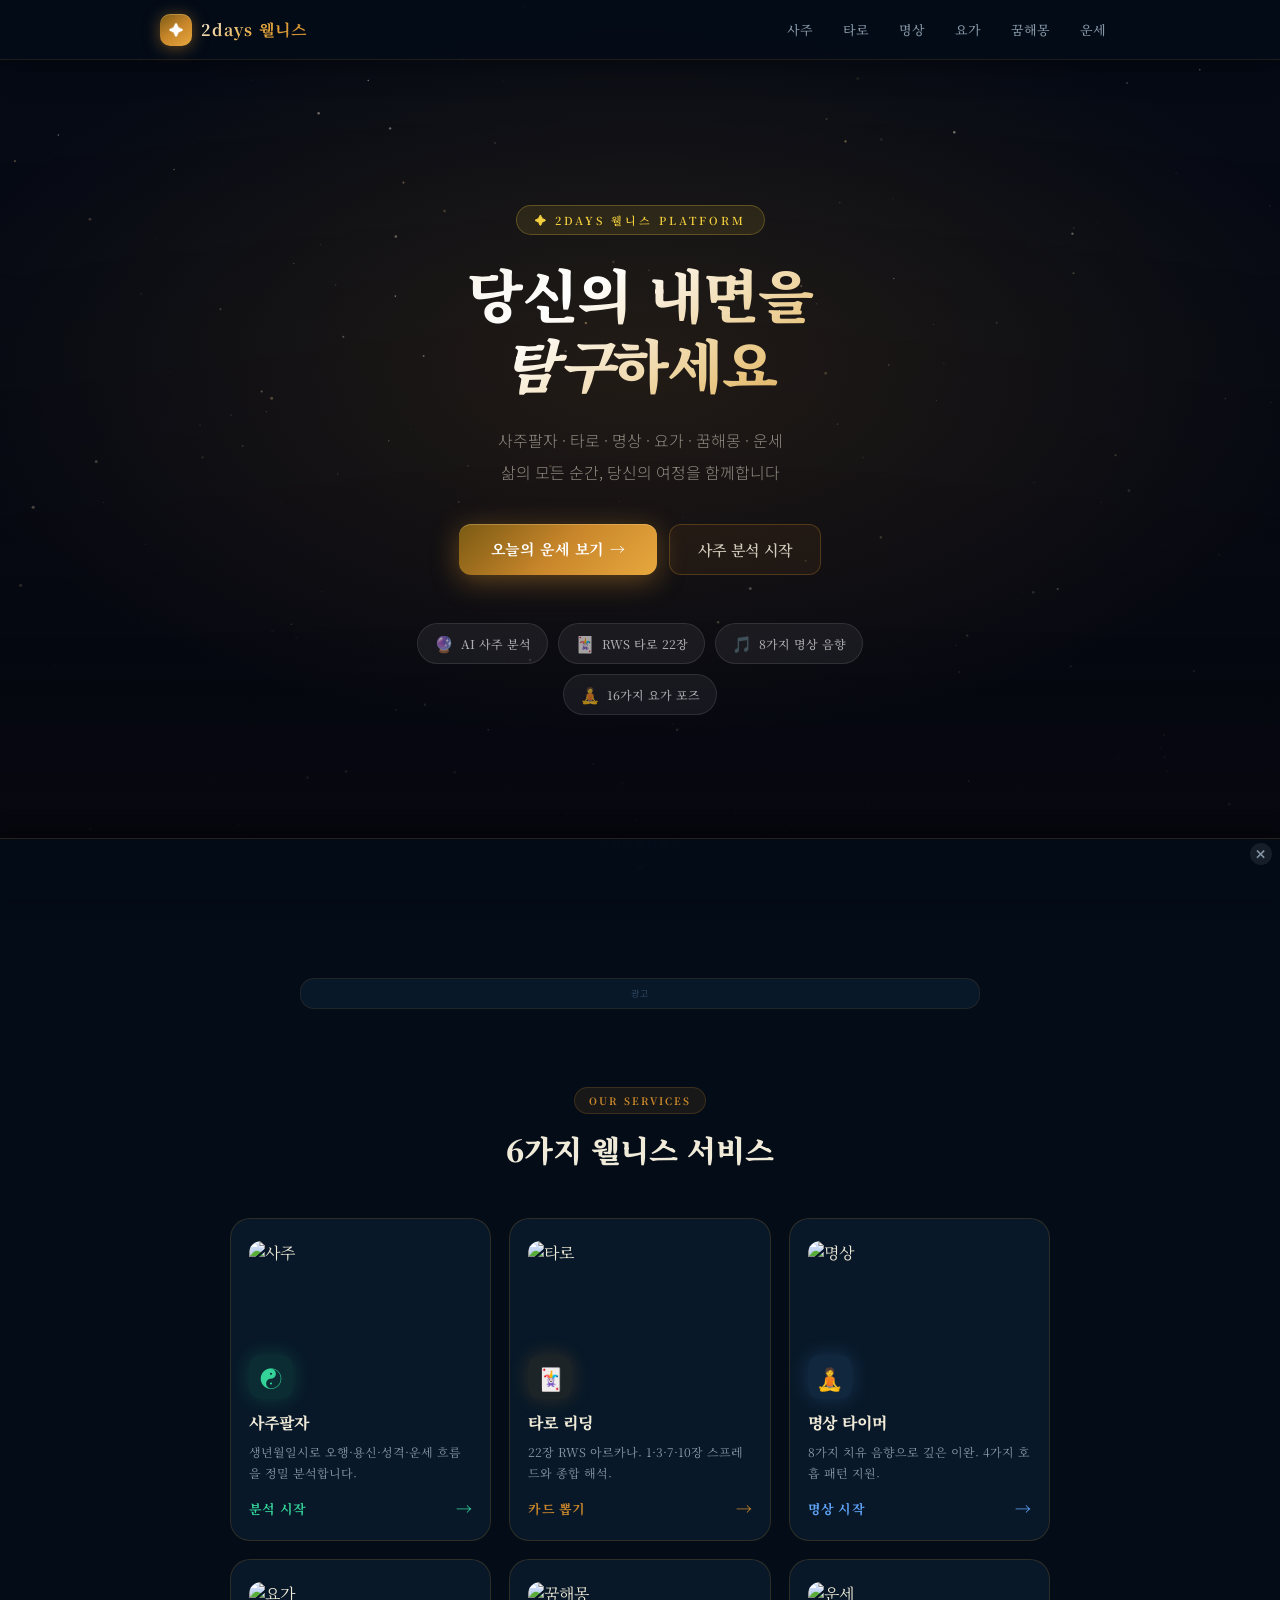
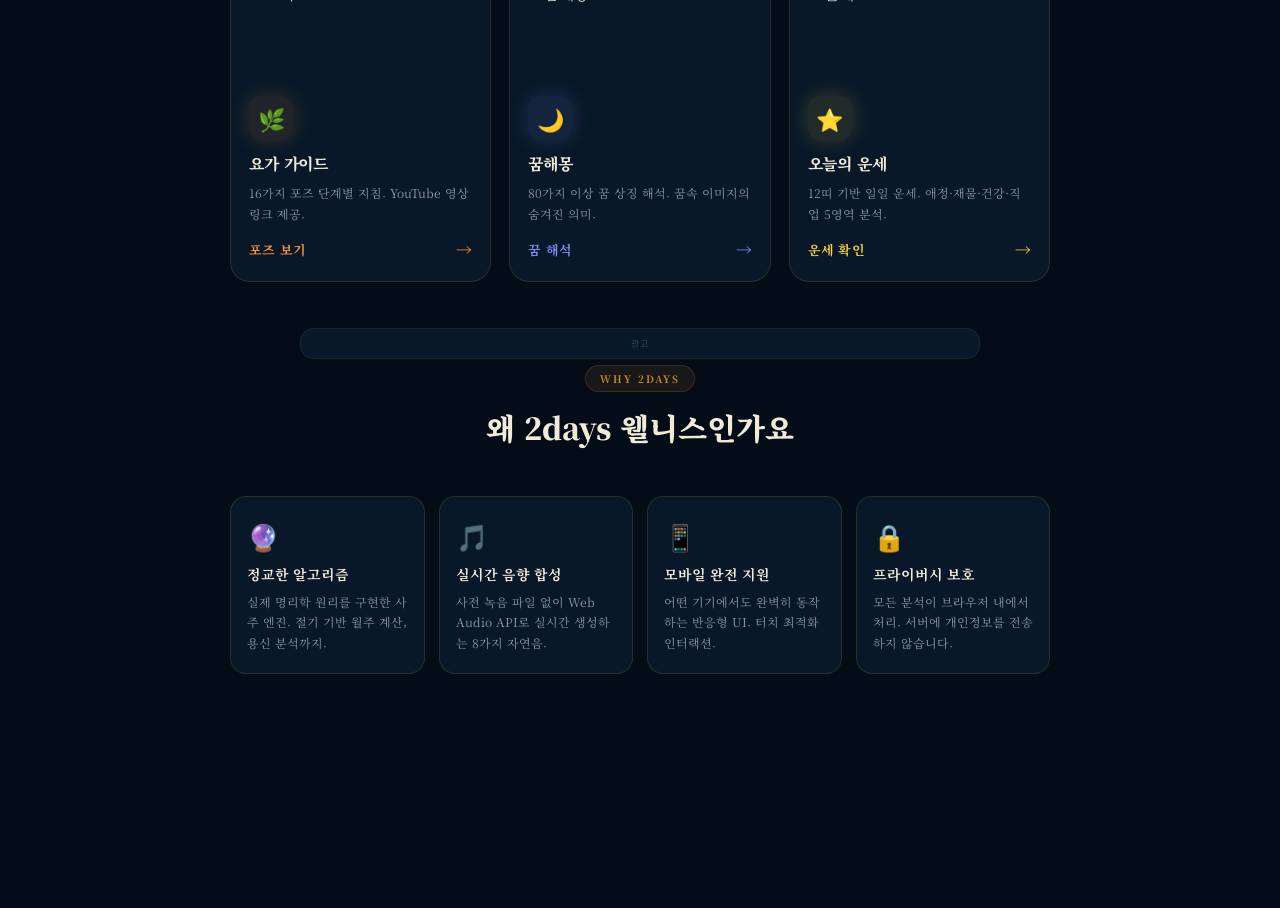
==== commit c543a58e: "애드센스 수익 최적화 광고 전략 전면 구현 [광고 수익 전략 — 4가지 핵심 포맷]  1. 결과 전 인터스티셜 모달 (Pre-result Countdown Modal)    - 사" ====
--- a/index.html
+++ b/index.html
@@ -280,7 +280,23 @@
     </section>
 
     <!-- ── Services ── -->
-    <section class="hub-section">
+    
+  <!-- AD: 허브 히어로 하단 -->
+  <div class="ad-section-spacer">
+    <div class="ad-inline">
+      <div class="ad-inline-inner">
+        <div class="ad-label-bar">광고</div>
+        <ins class="adsbygoogle"
+             style="display:block"
+             data-ad-client="ca-pub-8940400388075870"
+             data-ad-slot="3196905364"
+             data-ad-format="auto"
+             data-full-width-responsive="true"></ins>
+        <script>(adsbygoogle = window.adsbygoogle || []).push({});</script>
+      </div>
+    </div>
+  </div>
+  <section class="hub-section">
       <div class="hub-section-header">
         <div class="hub-section-badge">OUR SERVICES</div>
         <h2 class="hub-section-title">6가지 웰니스 서비스</h2>
@@ -376,7 +392,23 @@
     </section>
 
     <!-- ── Why ── -->
-    <section class="hub-why-section">
+    
+  <!-- AD: 섹션 사이 -->
+  <div class="ad-section-spacer">
+    <div class="ad-inline">
+      <div class="ad-inline-inner">
+        <div class="ad-label-bar">광고</div>
+        <ins class="adsbygoogle"
+             style="display:block"
+             data-ad-client="ca-pub-8940400388075870"
+             data-ad-slot="3388477058"
+             data-ad-format="auto"
+             data-full-width-responsive="true"></ins>
+        <script>(adsbygoogle = window.adsbygoogle || []).push({});</script>
+      </div>
+    </div>
+  </div>
+  <section class="hub-why-section">
       <div class="hub-section-header">
         <div class="hub-section-badge">WHY 2DAYS</div>
         <h2 class="hub-section-title">왜 2days 웰니스인가요</h2>
@@ -417,6 +449,21 @@
     <a href="fortune.html"    class="bn-item"><span class="bn-icon">⭐</span><span class="bn-label">운세</span></a>
   </nav>
 
+
+  <!-- Sticky Bottom Ad Banner -->
+  <div class="ad-sticky-bar" id="adStickyBar">
+    <button class="ad-sticky-close" onclick="document.getElementById('adStickyBar').style.display='none'" title="닫기">✕</button>
+    <div class="ad-sticky-inner">
+      <ins class="adsbygoogle"
+           style="display:block"
+           data-ad-client="ca-pub-8940400388075870"
+           data-ad-slot="4966757696"
+           data-ad-format="auto"
+           data-full-width-responsive="true"></ins>
+      <script>(adsbygoogle = window.adsbygoogle || []).push({});</script>
+    </div>
+  </div>
   <script src="stars.js"></script>
+  <script src="ads.js"></script>
 </body>
 </html>
--- a/style.css
+++ b/style.css
@@ -2592,7 +2592,9 @@
 
 /* Page scrollable area adjustment when bottom nav shown */
 body.has-bnav .cw,
-body.has-bnav .hub-main { padding-bottom: calc(var(--bnav) + 20px); }
+body.has-bnav .hub-main { padding-bottom: calc(var(--bnav) + 74px); }
+/* extra room for sticky ad */
+body { padding-bottom: 74px; }
 
 /* ════════════════════════════════════════════
    PAGE NAV (inner-page header navigation)
@@ -3314,3 +3316,238 @@
   .bottom-nav { display: none !important; }
   .page-nav { display: flex; }
 }
+
+
+/* ════════════════════════════════════════════
+   ADVERTISING — AdSense Components
+════════════════════════════════════════════ */
+
+/* ── Inline ad wrapper ── */
+.ad-inline {
+  width: 100%;
+  max-width: 680px;
+  margin: 0 auto 4px;
+  text-align: center;
+  overflow: hidden;
+}
+.ad-inline-inner {
+  background: var(--bg-card);
+  border: 1px solid rgba(200,134,42,0.12);
+  border-radius: var(--r-md);
+  padding: 8px 0 4px;
+  overflow: hidden;
+}
+.ad-label-bar {
+  font-family: var(--sans);
+  font-size: 9px;
+  letter-spacing: 1.5px;
+  text-transform: uppercase;
+  color: var(--txt-dim);
+  margin-bottom: 4px;
+}
+
+/* ── Section spacer ad (between result sections) ── */
+.ad-section-spacer {
+  padding: 6px 20px 2px;
+}
+
+/* ── Sticky bottom banner ── */
+.ad-sticky-bar {
+  position: fixed;
+  bottom: var(--bnav);          /* sits above bottom nav on mobile */
+  left: 0; right: 0;
+  z-index: 155;
+  background: rgba(4,12,24,0.97);
+  border-top: 1px solid rgba(200,134,42,0.18);
+  padding: 4px 0 2px;
+  display: flex;
+  align-items: center;
+  justify-content: center;
+  min-height: 62px;
+  box-shadow: 0 -4px 20px rgba(0,0,0,0.5);
+}
+.ad-sticky-close {
+  position: absolute;
+  top: 4px; right: 8px;
+  width: 22px; height: 22px;
+  display: flex; align-items: center; justify-content: center;
+  background: rgba(255,255,255,0.08);
+  border-radius: 50%;
+  font-size: 12px;
+  color: var(--txt-muted);
+  cursor: pointer;
+  border: none;
+  line-height: 1;
+  z-index: 2;
+  transition: background var(--t);
+}
+.ad-sticky-close:hover { background: rgba(255,255,255,0.15); }
+.ad-sticky-inner {
+  width: 100%;
+  max-width: 728px;
+  text-align: center;
+}
+@media (min-width: 641px) {
+  .ad-sticky-bar { bottom: 0; }
+}
+
+/* ── Pre-result modal overlay ── */
+.ad-modal-overlay {
+  position: fixed;
+  inset: 0;
+  z-index: 500;
+  background: rgba(2,8,16,0.92);
+  backdrop-filter: blur(10px);
+  -webkit-backdrop-filter: blur(10px);
+  display: flex;
+  align-items: center;
+  justify-content: center;
+  padding: 20px;
+  opacity: 0;
+  pointer-events: none;
+  transition: opacity 0.3s var(--ease);
+}
+.ad-modal-overlay.visible {
+  opacity: 1;
+  pointer-events: all;
+}
+
+.ad-modal-box {
+  width: 100%;
+  max-width: 520px;
+  background: linear-gradient(160deg, #0a1a2e 0%, #071424 100%);
+  border: 1px solid rgba(200,134,42,0.3);
+  border-radius: var(--r-xl);
+  overflow: hidden;
+  box-shadow: 0 24px 80px rgba(0,0,0,0.7), 0 1px 0 rgba(200,134,42,0.2) inset;
+  animation: modalSlideUp 0.3s var(--ease) both;
+}
+@keyframes modalSlideUp {
+  from { transform: translateY(24px); opacity: 0; }
+  to   { transform: translateY(0);    opacity: 1; }
+}
+
+/* Modal top header */
+.ad-modal-header {
+  display: flex;
+  align-items: center;
+  justify-content: space-between;
+  padding: 16px 20px 12px;
+  border-bottom: 1px solid rgba(200,134,42,0.12);
+}
+.ad-modal-title {
+  font-family: var(--serif);
+  font-size: 15px;
+  font-weight: 700;
+  color: var(--txt);
+  display: flex;
+  align-items: center;
+  gap: 8px;
+}
+.ad-modal-title-icon {
+  width: 28px; height: 28px;
+  border-radius: 8px;
+  background: linear-gradient(135deg, #7a5a14, #c8862a);
+  display: flex; align-items: center; justify-content: center;
+  font-size: 14px;
+}
+.ad-modal-countdown-badge {
+  font-family: var(--display);
+  font-size: 22px;
+  font-weight: 700;
+  color: var(--accent);
+  min-width: 32px;
+  text-align: center;
+  line-height: 1;
+}
+
+/* Ad unit area */
+.ad-modal-adunit {
+  padding: 8px 16px;
+  min-height: 100px;
+  display: flex;
+  align-items: center;
+  justify-content: center;
+  background: rgba(8,24,40,0.5);
+  position: relative;
+}
+.ad-modal-adlabel {
+  position: absolute;
+  top: 6px; left: 12px;
+  font-family: var(--sans);
+  font-size: 9px;
+  letter-spacing: 1.5px;
+  text-transform: uppercase;
+  color: var(--txt-dim);
+}
+
+/* Modal footer */
+.ad-modal-footer {
+  padding: 12px 20px 20px;
+}
+.ad-modal-status {
+  font-family: var(--sans);
+  font-size: 12px;
+  color: var(--txt-muted);
+  margin-bottom: 10px;
+  display: flex;
+  align-items: center;
+  gap: 6px;
+}
+.ad-modal-status::before {
+  content: '';
+  display: inline-block;
+  width: 6px; height: 6px;
+  border-radius: 50%;
+  background: var(--accent);
+  animation: statusPulse 1.2s ease-in-out infinite;
+}
+@keyframes statusPulse {
+  0%, 100% { opacity: 1; transform: scale(1); }
+  50%       { opacity: 0.4; transform: scale(0.7); }
+}
+
+/* Progress bar */
+.ad-modal-progress-track {
+  width: 100%;
+  height: 3px;
+  background: rgba(200,134,42,0.12);
+  border-radius: 99px;
+  overflow: hidden;
+  margin-bottom: 14px;
+}
+.ad-modal-progress-fill {
+  height: 100%;
+  background: linear-gradient(90deg, #7a5a14, #c8862a, #e8a83e);
+  border-radius: 99px;
+  transition: width 0.9s linear;
+  width: 0%;
+}
+
+/* Skip / confirm button */
+#adSkipBtn {
+  width: 100%;
+  padding: 14px;
+  border-radius: var(--r-md);
+  background: rgba(200,134,42,0.1);
+  border: 1px solid rgba(200,134,42,0.25);
+  color: var(--txt-muted);
+  font-family: var(--serif);
+  font-size: 14px;
+  font-weight: 600;
+  cursor: not-allowed;
+  transition: all 0.25s var(--ease);
+  letter-spacing: 0.04em;
+}
+#adSkipBtn.ready {
+  background: linear-gradient(135deg, #7a5a14 0%, #c8862a 50%, #e8a83e 100%);
+  border-color: transparent;
+  color: #fff;
+  cursor: pointer;
+  box-shadow: 0 6px 24px rgba(200,134,42,0.45), 0 1px 0 rgba(255,220,150,0.3) inset;
+}
+#adSkipBtn.ready:hover {
+  transform: translateY(-2px);
+  box-shadow: 0 10px 30px rgba(200,134,42,0.55), 0 1px 0 rgba(255,220,150,0.3) inset;
+}
+
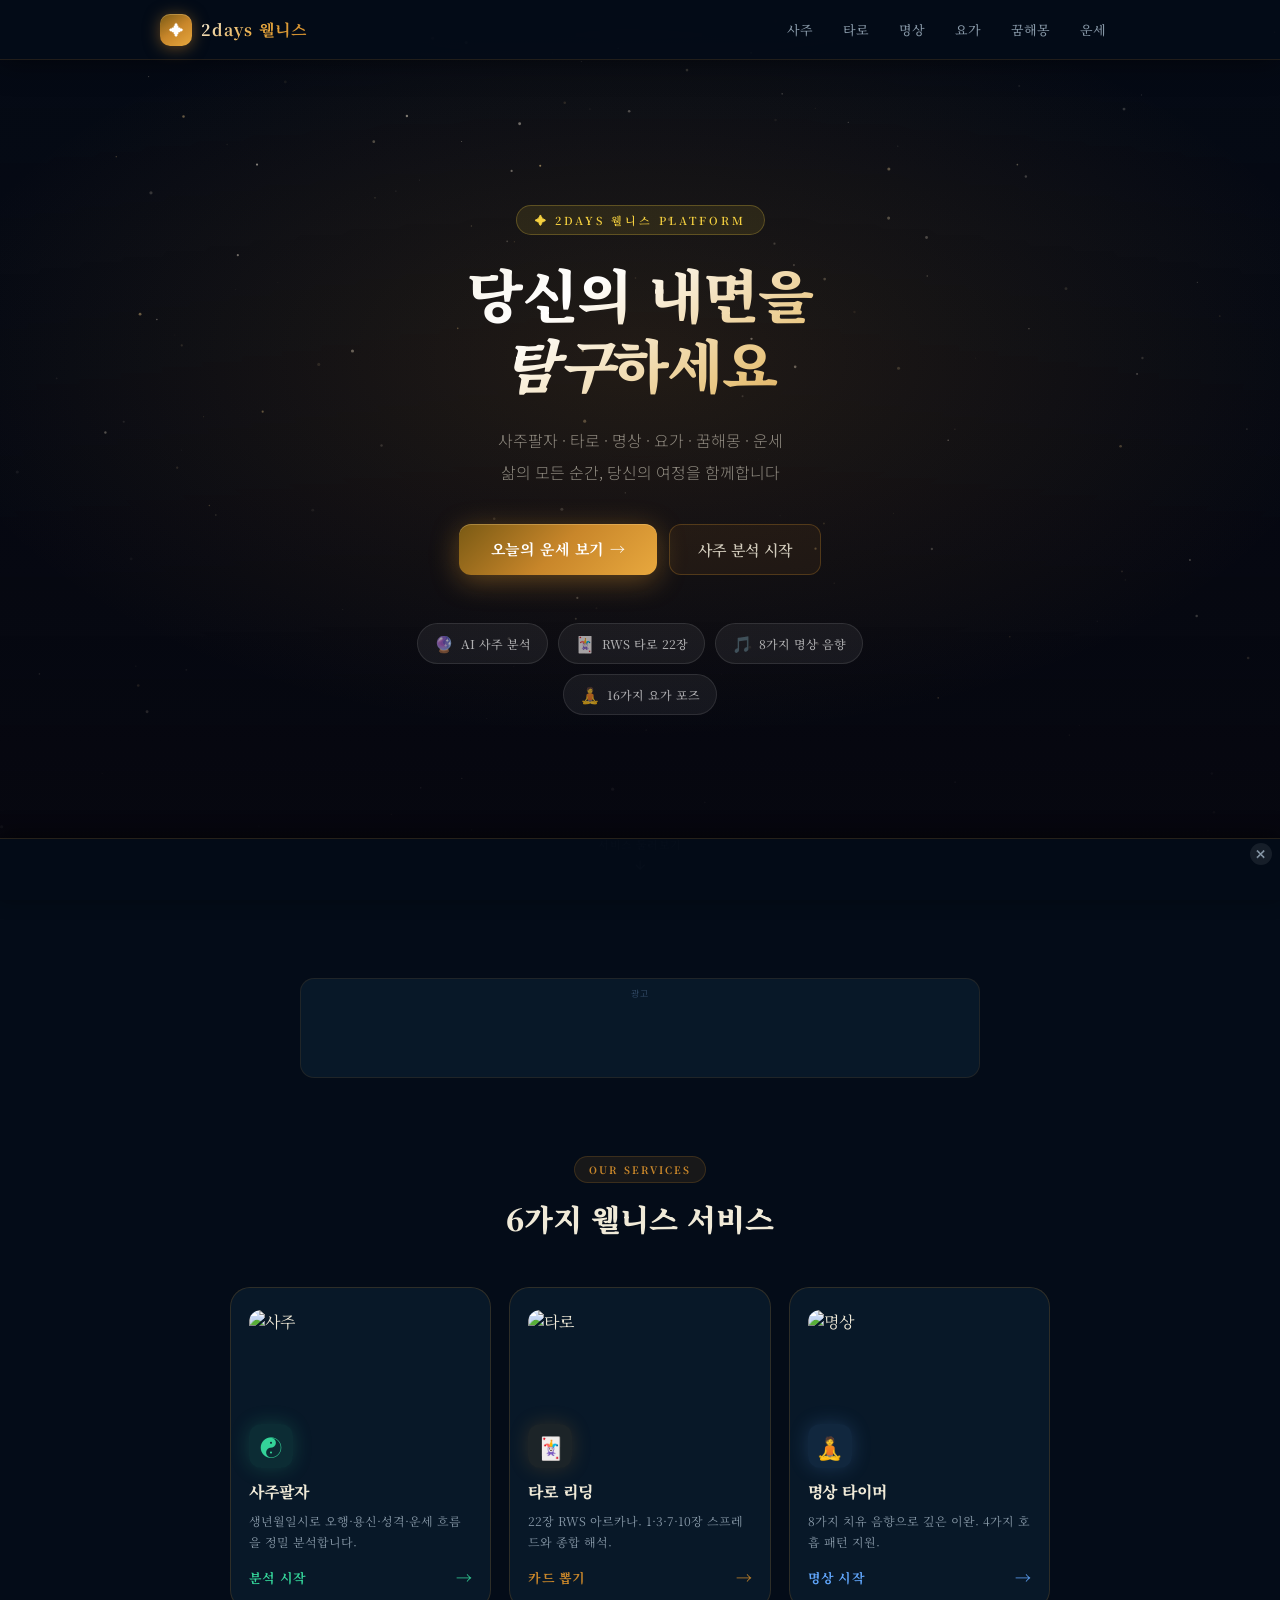
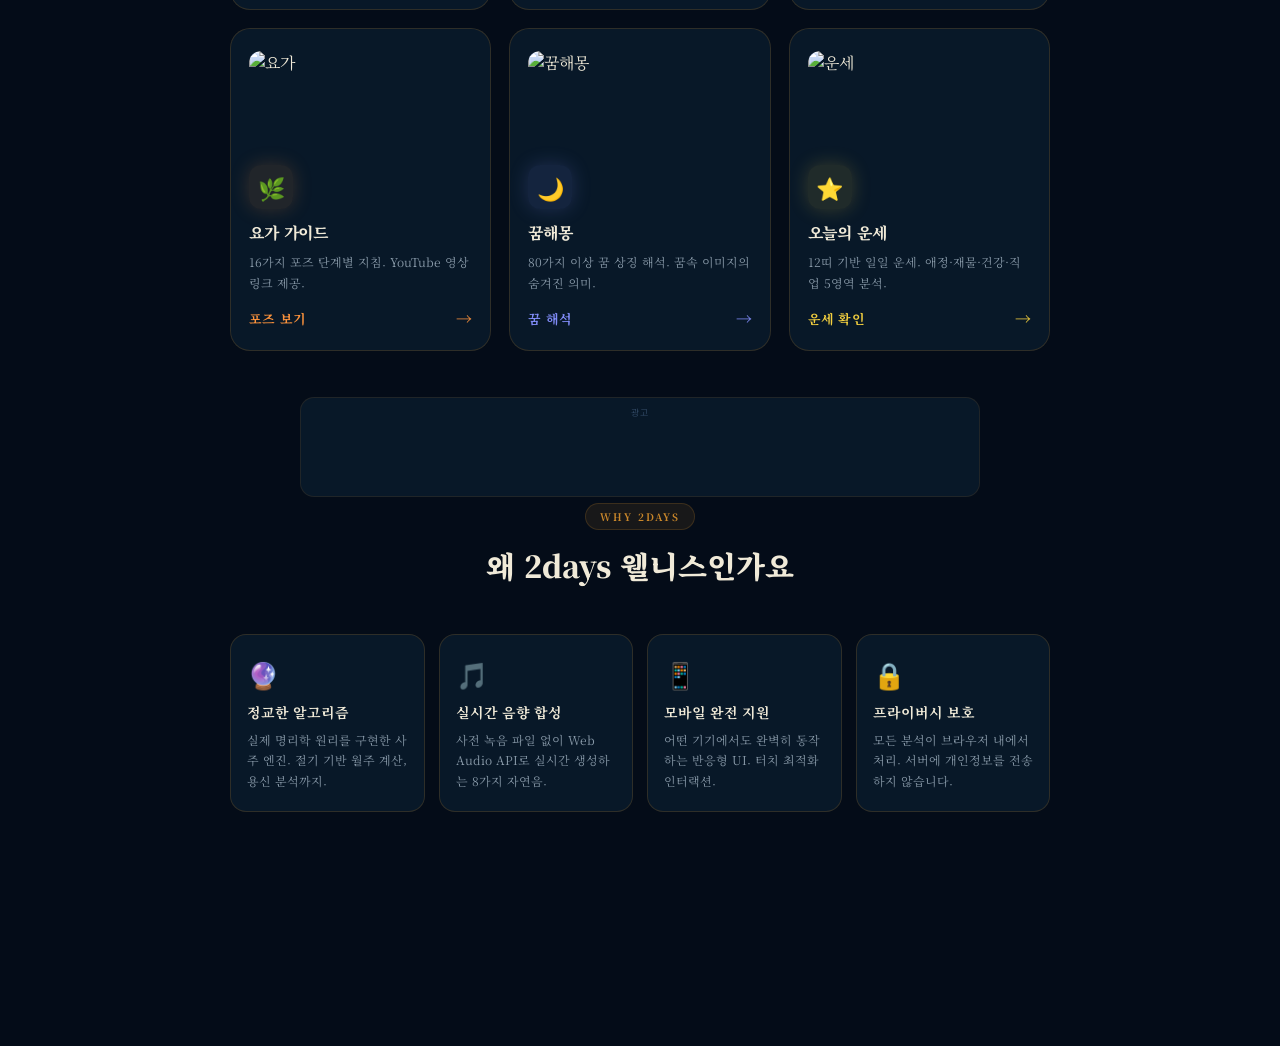
==== commit 92453284: "애드센스 로더 스크립트 삽입 수정 - 이전 Python 삽입 로직이 'style.css" />' vs 'style.css">' 패턴   불일치로 인해 7개 페이지 모두 AdSens" ====
--- a/index.html
+++ b/index.html
@@ -226,6 +226,8 @@
     }
     @keyframes scrollPulse { 0%,100%{opacity:0.4;transform:translateX(-50%) translateY(0)} 50%{opacity:0.8;transform:translateX(-50%) translateY(6px)} }
   </style>
+  <!-- Google AdSense -->
+  <script async src="https://pagead2.googlesyndication.com/pagead/js/adsbygoogle.js?client=ca-pub-8940400388075870" crossorigin="anonymous"></script>
 </head>
 <body>
   <canvas id="starsBg"></canvas>
--- a/style.css
+++ b/style.css
@@ -3336,6 +3336,7 @@
   border-radius: var(--r-md);
   padding: 8px 0 4px;
   overflow: hidden;
+  min-height: 100px;
 }
 .ad-label-bar {
   font-family: var(--sans);
@@ -3464,7 +3465,7 @@
 /* Ad unit area */
 .ad-modal-adunit {
   padding: 8px 16px;
-  min-height: 100px;
+  min-height: 120px;
   display: flex;
   align-items: center;
   justify-content: center;
